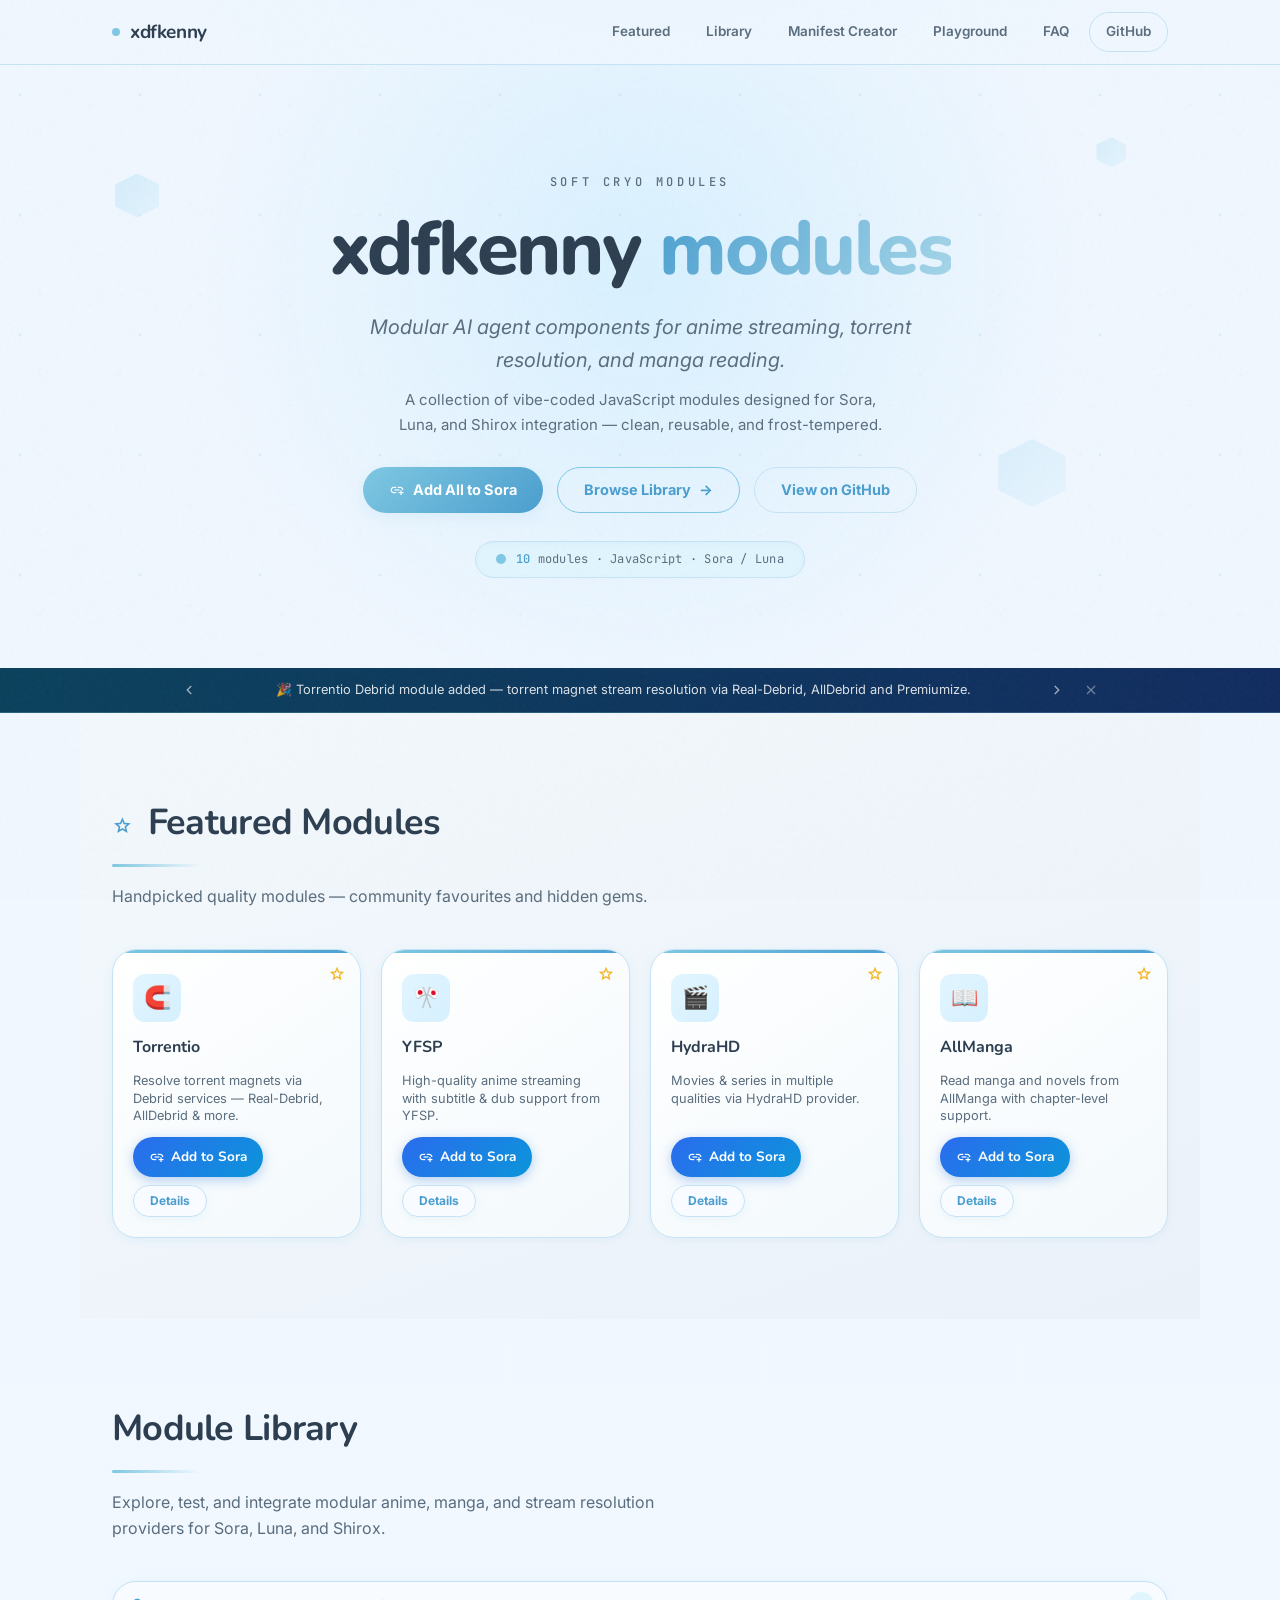
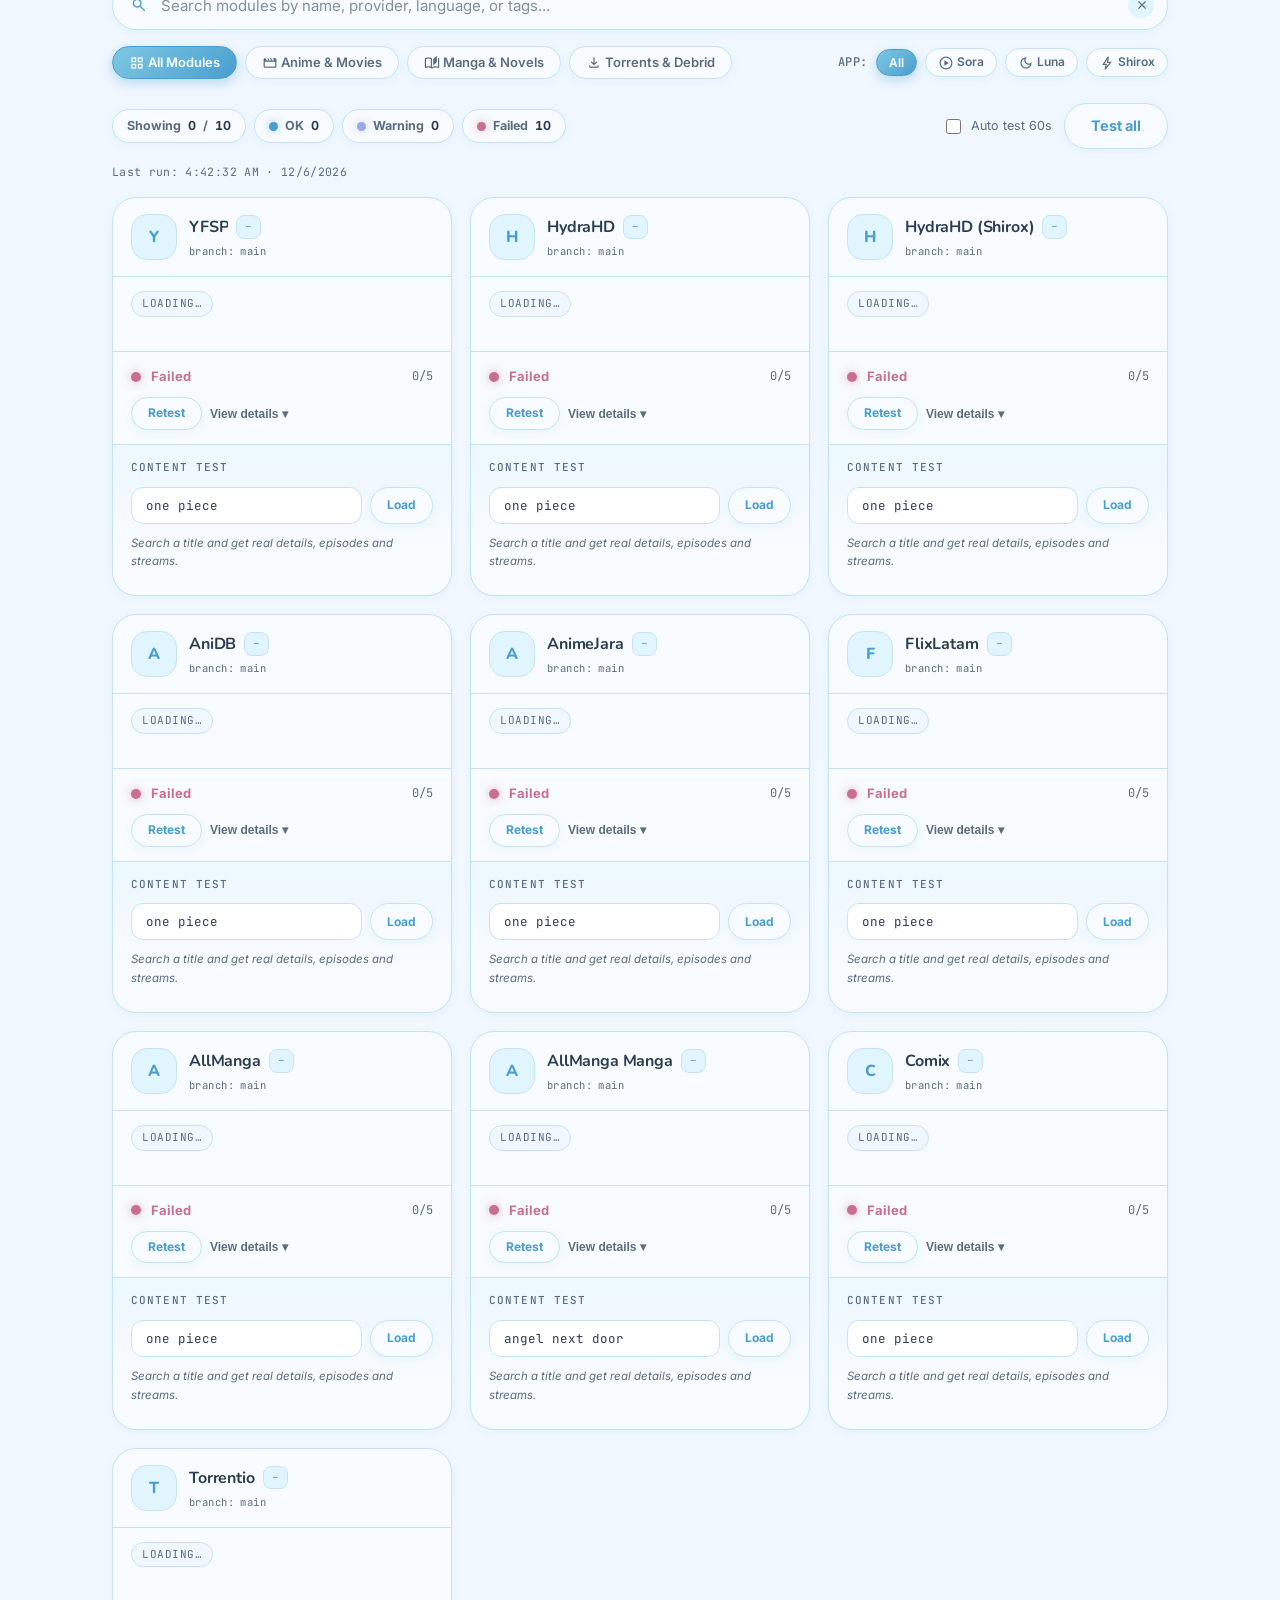
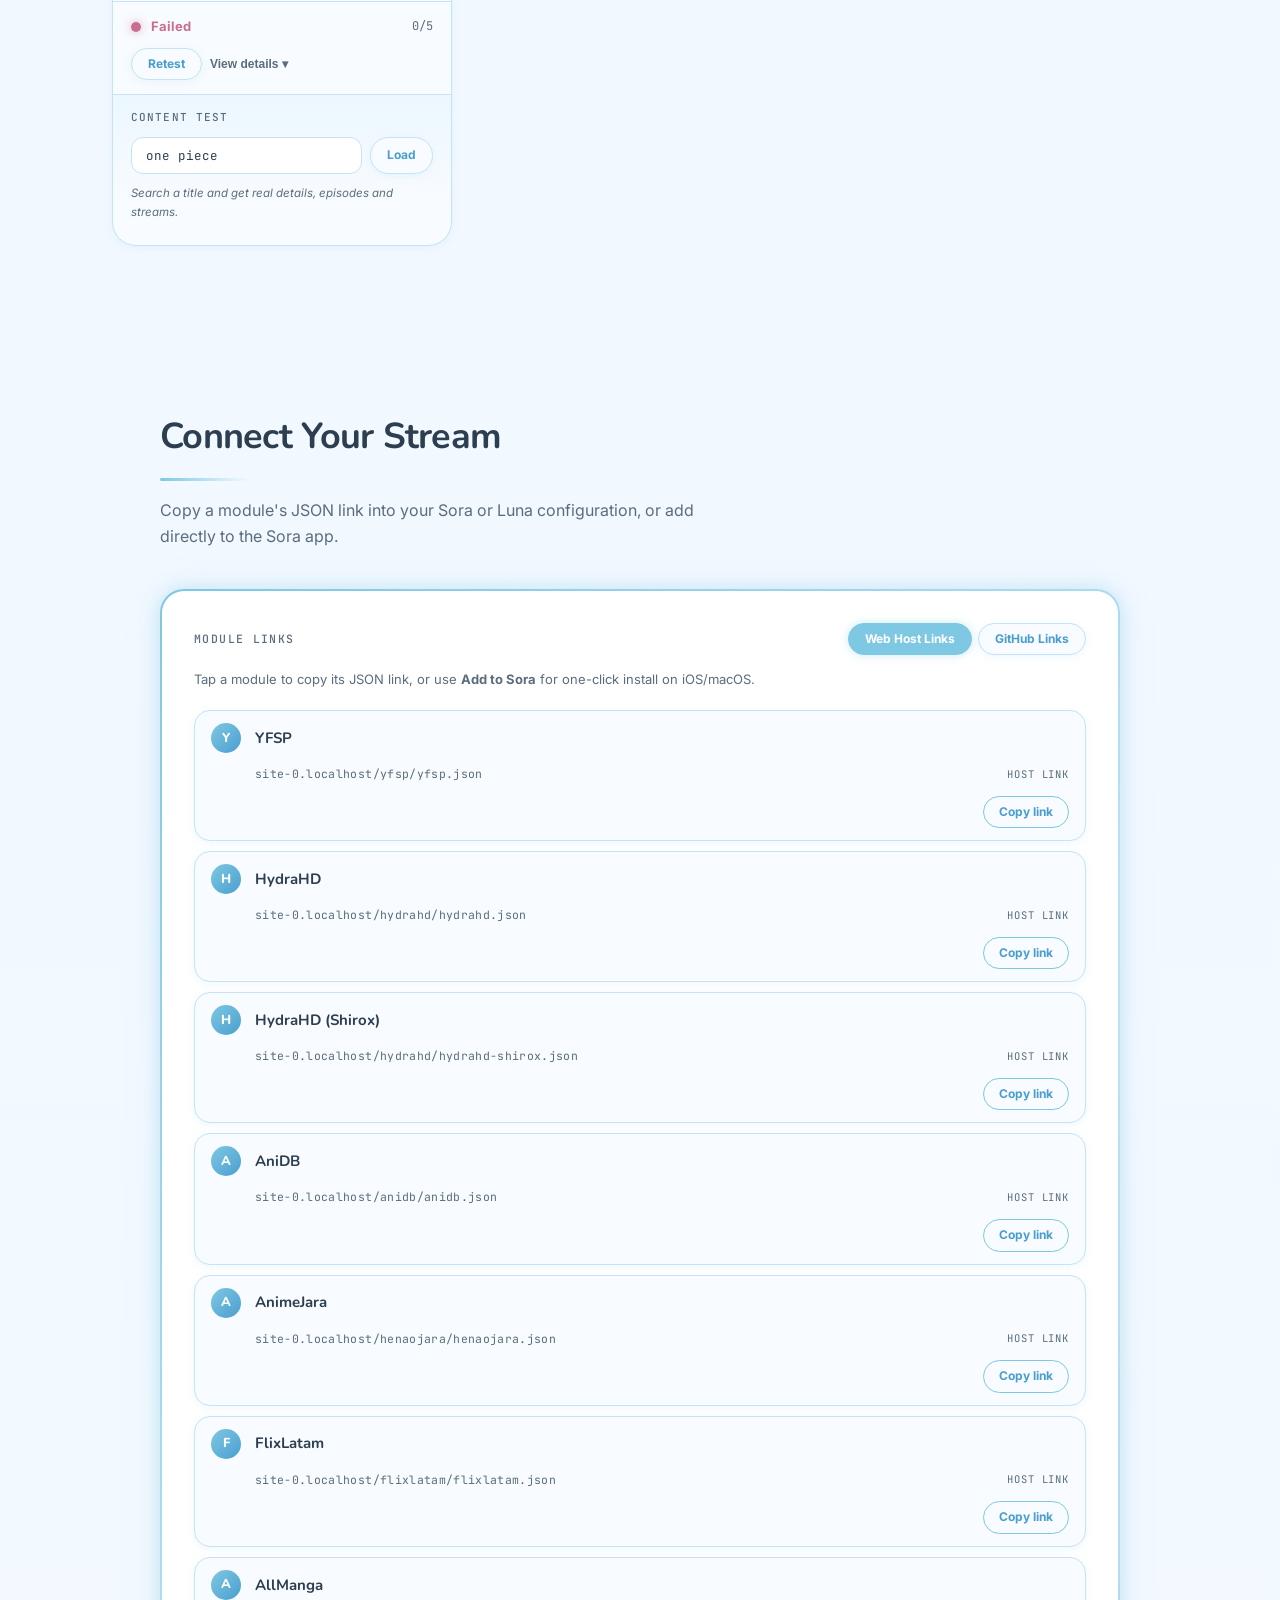
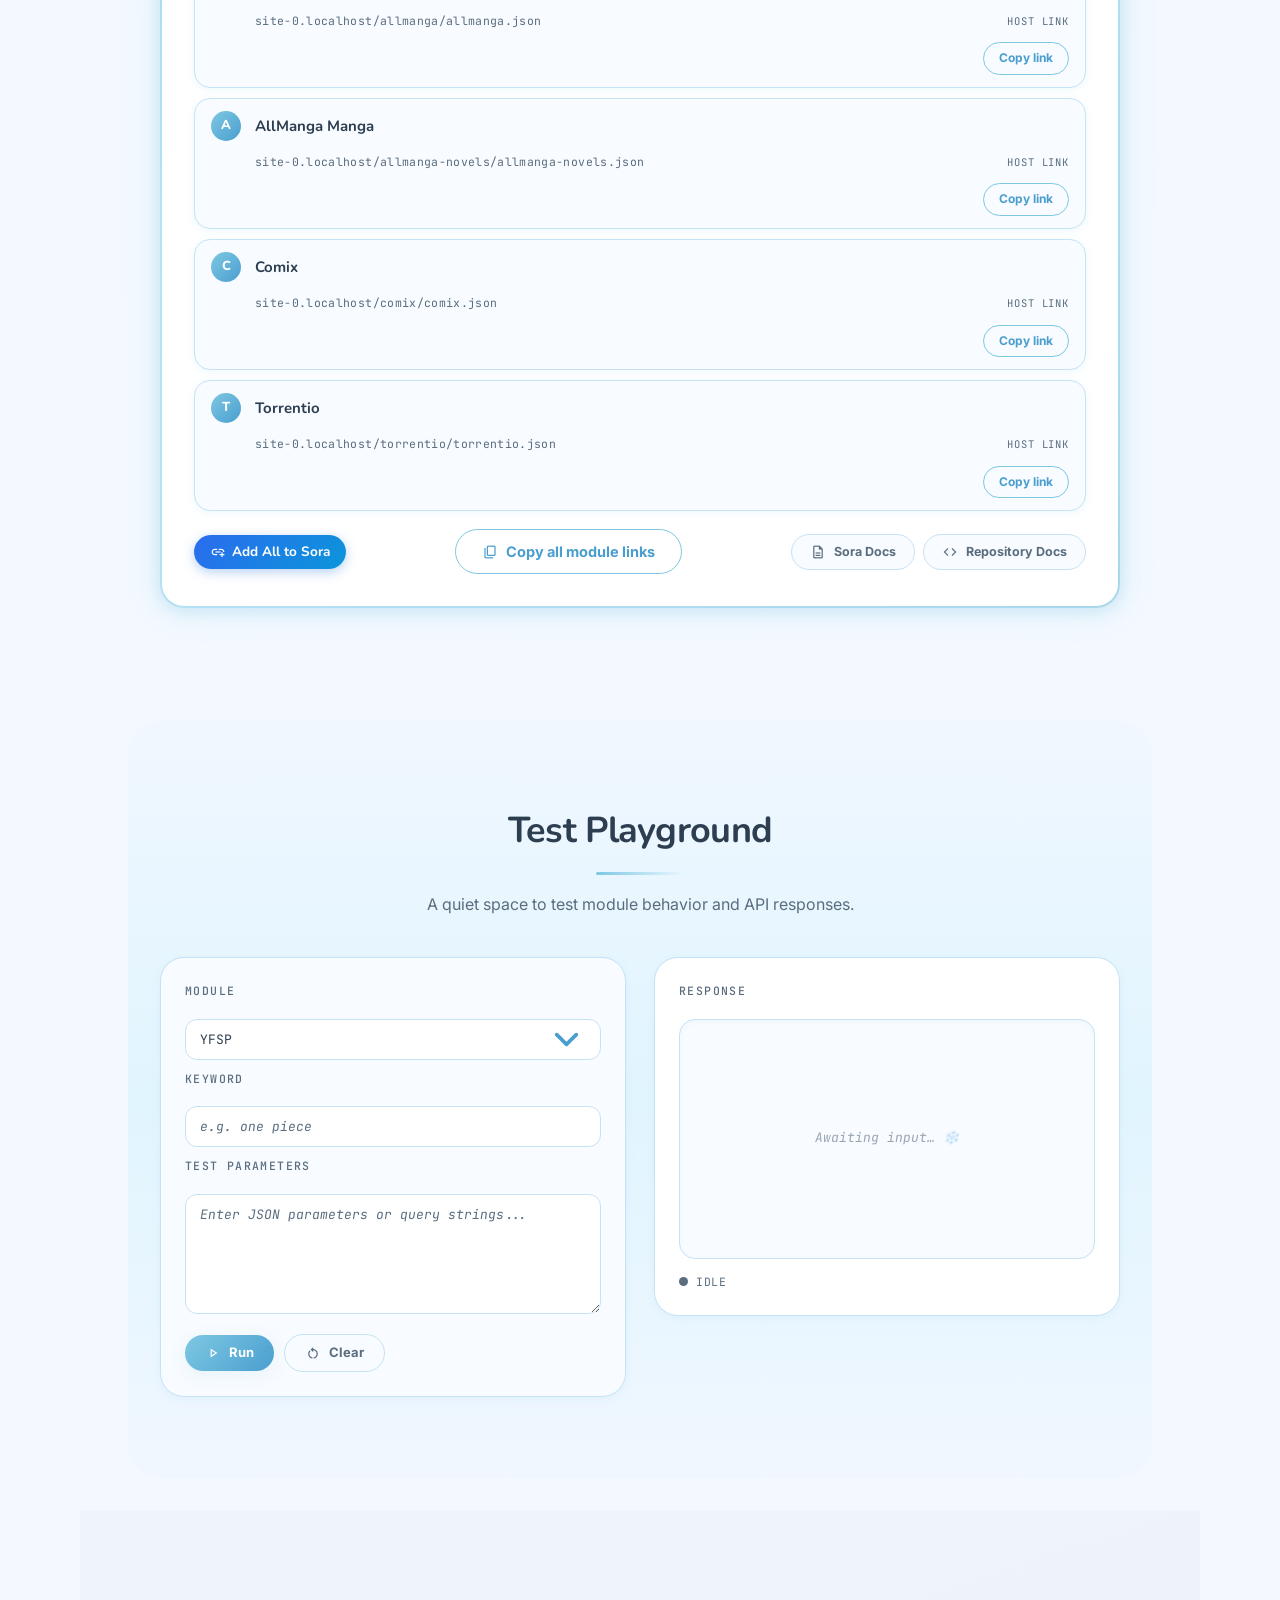
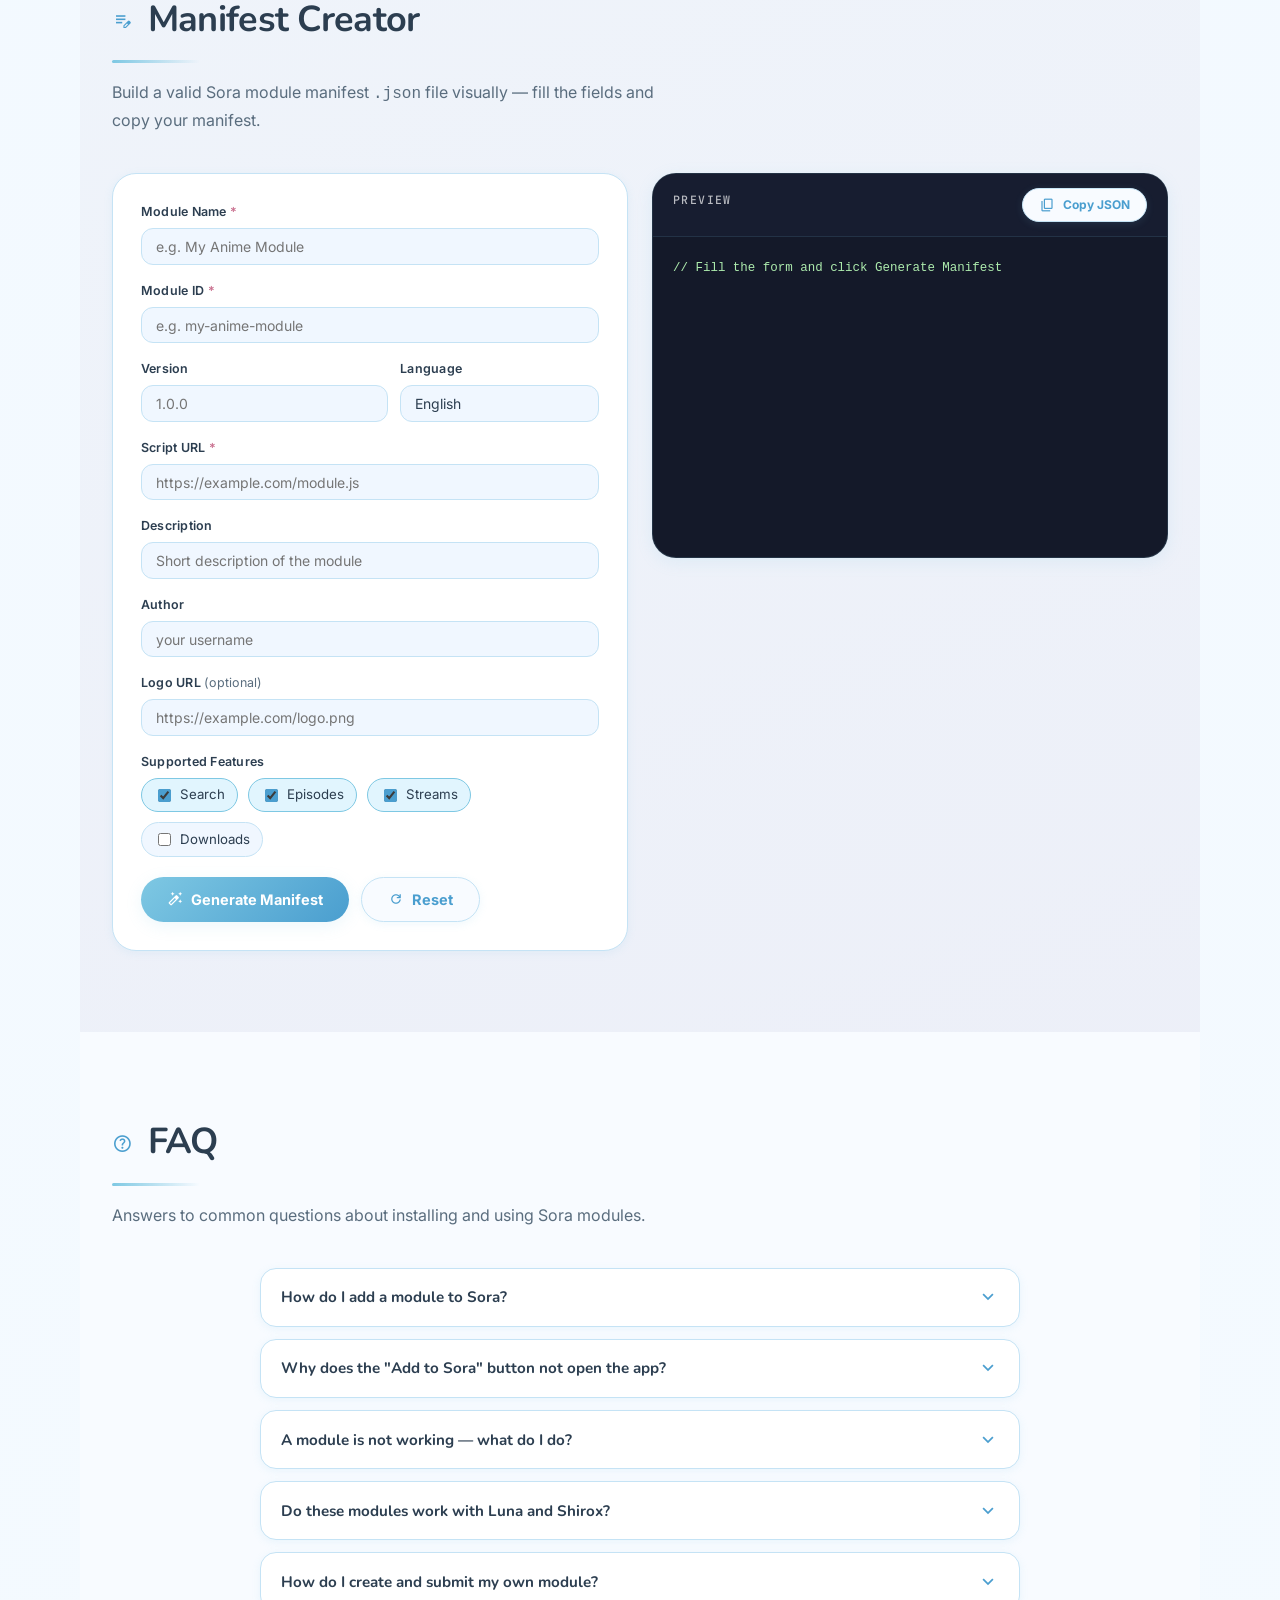
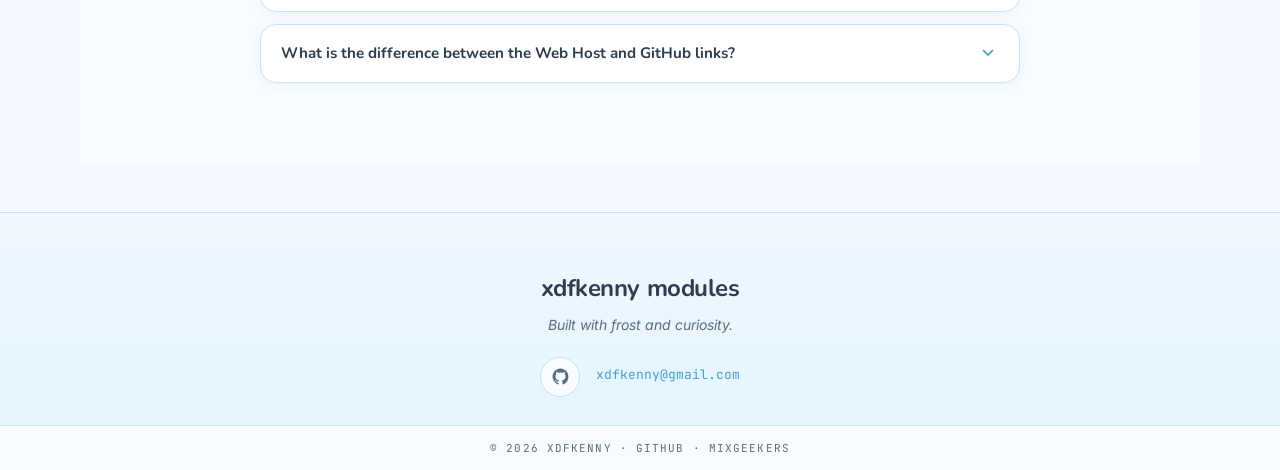
==== index.html @ 125666e9 "fix: restore module library dashboard and fix manifest visibility - revert destructive af3b2bc that " ====
<!doctype html>
<html lang="en">
<head>
  <meta charset="utf-8" />
  <meta name="viewport" content="width=device-width, initial-scale=1" />
  <title>xdfkenny modules — Sora Module Library</title>
  <meta name="description" content="Browse and install xdfkenny's Sora module library — anime, manga, torrent and debrid modules for Sora, Luna, and Shirox. One-click Add to Sora." />
  <link rel="icon" href="data:image/svg+xml,%3Csvg xmlns='http://www.w3.org/2000/svg' viewBox='0 0 32 32'%3E%3Crect width='32' height='32' rx='9' fill='%23E1F5FE'/%3E%3Cpath d='M16 5l9.5 5.5v11L16 27l-9.5-5.5v-11z' fill='%237EC8E3'/%3E%3Cpath d='M16 9.5L22 13v6l-6 3.5-6-3.5v-6z' fill='%23FFFFFF' opacity='.9'/%3E%3C/svg%3E" />
  <link rel="preconnect" href="https://fonts.googleapis.com" />
  <link rel="preconnect" href="https://fonts.gstatic.com" crossorigin />
  <link href="https://fonts.googleapis.com/css2?family=Nunito:wght@600;700;800&family=Inter:ital,wght@0,300;0,400;0,500;0,600;1,400&family=JetBrains+Mono:wght@300;400;500&display=swap" rel="stylesheet" />
  <link rel="stylesheet" href="https://fonts.googleapis.com/css2?family=Material+Symbols+Outlined:opsz,wght,FILL,GRAD@20..48,100..700,0..1,-50..200" />
  <link rel="preconnect" href="https://raw.githubusercontent.com" />
  <link rel="stylesheet" href="styles.css" />
</head>
<body>
  <a class="skip-link" href="#main">Skip to content</a>

  <!-- ===== Navigation ===== -->
  <nav class="nav" aria-label="Primary">
    <div class="nav-inner">
      <a class="brand" href="#top">
        <span class="brand-dot" aria-hidden="true"></span>
        <span class="brand-name">xdfkenny</span>
      </a>
      <button class="nav-toggle" id="navToggle" type="button" aria-expanded="false" aria-controls="navLinks" aria-label="Toggle navigation">
        <span class="nav-toggle-bar"></span>
        <span class="nav-toggle-bar"></span>
        <span class="nav-toggle-bar"></span>
      </button>
      <div class="nav-links" id="navLinks">
        <a class="nav-link" href="#featured">Featured</a>
        <a class="nav-link" href="#modules">Library</a>
        <a class="nav-link" href="#creator">Manifest Creator</a>
        <a class="nav-link" href="#playground">Playground</a>
        <a class="nav-link" href="#faq">FAQ</a>
        <a class="nav-link nav-link-ext" href="https://github.com/xdfkenny/xdfkenny-sora-modules" target="_blank" rel="noopener noreferrer">GitHub</a>
      </div>
    </div>
  </nav>

  <!-- ===== Hero ===== -->
  <header class="hero" id="top">
    <div class="hero-snow" aria-hidden="true"></div>
    <div class="hero-hex hex-1" aria-hidden="true"></div>
    <div class="hero-hex hex-2" aria-hidden="true"></div>
    <div class="hero-hex hex-3" aria-hidden="true"></div>
    <div class="hero-inner">
      <p class="eyebrow">Soft Cryo Modules</p>
      <h1 class="hero-title">xdfkenny <span>modules</span></h1>
      <p class="hero-sub">Modular AI agent components for anime streaming, torrent resolution, and manga reading.</p>
      <p class="hero-desc">A collection of vibe-coded JavaScript modules designed for Sora, Luna, and Shirox integration — clean, reusable, and frost-tempered.</p>
      <div class="hero-cta">
        <a class="btn btn-primary" id="btnHeroAddSora" href="sora://default_page?url=https%3A%2F%2Fxdfkenny.dpdns.org%2Fxdfkenny-sora-modules%2Fmodules.json">
          <span class="material-symbols-outlined icon-sm">add_link</span> Add All to Sora
        </a>
        <a class="btn btn-secondary" href="#modules">Browse Library <span class="arrow" aria-hidden="true">→</span></a>
        <a class="btn btn-ghost" href="https://github.com/xdfkenny/xdfkenny-sora-modules" target="_blank" rel="noopener noreferrer">View on GitHub</a>
      </div>
      <div class="status-pill" aria-label="Repository status">
        <span class="dot pulse" aria-hidden="true"></span>
        <span class="status-text"><b id="heroCount">0</b> modules · JavaScript · Sora / Luna</span>
      </div>
    </div>
  </header>

  <main id="main">

    <!-- ===== Announcements Banner ===== -->
    <div class="announce-bar" id="announceBar" role="region" aria-label="Announcements">
      <div class="announce-inner">
        <button class="announce-arrow" id="announcePrev" aria-label="Previous announcement">
          <span class="material-symbols-outlined">chevron_left</span>
        </button>
        <div class="announce-track" id="announceTrack">
          <!-- Populated by script.js -->
        </div>
        <button class="announce-arrow" id="announceNext" aria-label="Next announcement">
          <span class="material-symbols-outlined">chevron_right</span>
        </button>
        <button class="announce-close" id="announceClose" aria-label="Dismiss announcements">
          <span class="material-symbols-outlined">close</span>
        </button>
      </div>
    </div>

    <!-- ===== Featured Modules ===== -->
    <section class="section section-featured" id="featured">
      <div class="section-head">
        <h2><span class="material-symbols-outlined icon-heading">star</span> Featured Modules</h2>
        <p class="section-intro">Handpicked quality modules — community favourites and hidden gems.</p>
      </div>
      <div class="featured-grid" id="featuredGrid">
        <!-- Populated by script.js -->
      </div>
    </section>

    <!-- ===== Module Library & Health Dashboard ===== -->
    <section class="section" id="modules">
      <div class="section-head">
        <h2>Module Library</h2>
        <p class="section-intro">Explore, test, and integrate modular anime, manga, and stream resolution providers for Sora, Luna, and Shirox.</p>
      </div>

      <!-- Library Search & Category Filter Bar -->
      <div class="library-controls">
        <div class="search-box">
          <span class="material-symbols-outlined search-icon">search</span>
          <input type="text" id="libSearch" class="search-input" placeholder="Search modules by name, provider, language, or tags..." aria-label="Search modules" />
          <button type="button" id="libSearchClear" class="search-clear" aria-label="Clear search" hidden><span class="material-symbols-outlined icon-sm">close</span></button>
        </div>

        <div class="filter-pills-row">
          <div class="filter-group" id="categoryFilters">
            <button type="button" class="filter-pill active" data-category="all"><span class="material-symbols-outlined icon-sm">grid_view</span> All Modules</button>
            <button type="button" class="filter-pill" data-category="anime"><span class="material-symbols-outlined icon-sm">movie</span> Anime & Movies</button>
            <button type="button" class="filter-pill" data-category="manga"><span class="material-symbols-outlined icon-sm">auto_stories</span> Manga & Novels</button>
            <button type="button" class="filter-pill" data-category="torrent"><span class="material-symbols-outlined icon-sm">download</span> Torrents & Debrid</button>
          </div>

          <div class="filter-group filter-group-apps" id="appFilters">
            <span class="filter-label">App:</span>
            <button type="button" class="filter-pill filter-pill-app active" data-app="all">All</button>
            <button type="button" class="filter-pill filter-pill-app" data-app="sora"><span class="material-symbols-outlined icon-sm">play_circle</span> Sora</button>
            <button type="button" class="filter-pill filter-pill-app" data-app="luna"><span class="material-symbols-outlined icon-sm">dark_mode</span> Luna</button>
            <button type="button" class="filter-pill filter-pill-app" data-app="shirox"><span class="material-symbols-outlined icon-sm">bolt</span> Shirox</button>
          </div>
        </div>
      </div>

      <div class="summary-bar">
        <div class="counters" aria-live="polite">
          <span class="pill">Showing <b id="cShowing">0</b> / <b id="cTotal">0</b></span>
          <span class="pill status-ok"><span class="status-dot" aria-hidden="true"></span> OK <b id="cOk">0</b></span>
          <span class="pill status-warn"><span class="status-dot" aria-hidden="true"></span> Warning <b id="cWarn">0</b></span>
          <span class="pill status-fail"><span class="status-dot" aria-hidden="true"></span> Failed <b id="cFail">0</b></span>
        </div>
        <div class="summary-actions">
          <label class="checkbox-label">
            <input type="checkbox" id="autoChk" />
            Auto test 60s
          </label>
          <button class="btn btn-soft" id="runAll" type="button">Test all</button>
        </div>
      </div>
      <div class="last-run" id="lastRun" aria-live="polite"></div>

      <div class="banner" id="serverBanner" hidden>
        <strong>Local server not detected.</strong>
        Content tests (search, episodes, streams) run reliably with the Node server:
        <code id="serverCmd">node server.js</code>
        <button class="btn btn-soft btn-tiny" id="copyCmd" type="button">Copy command</button>
      </div>

      <div class="grid" id="grid"></div>
    </section>

  <!-- ===== Sora / Luna config ===== -->
    <section class="section section-soft" id="config">
      <div class="section-head">
        <h2>Connect Your Stream</h2>
        <p class="section-intro">Copy a module's JSON link into your Sora or Luna configuration, or add directly to the Sora app.</p>
      </div>

      <article class="crystal-card">
        <div class="crystal-card-inner">
          <div class="crystal-card-top">
            <p class="card-label">Module links</p>
            <div class="source-toggle" id="sourceToggle">
              <button type="button" class="btn btn-soft btn-tiny active" id="btnSourceHost">Web Host Links</button>
              <button type="button" class="btn btn-soft btn-tiny" id="btnSourceGithub">GitHub Links</button>
            </div>
          </div>
          <p class="config-help">Tap a module to copy its JSON link, or use <strong>Add to Sora</strong> for one-click install on iOS/macOS.</p>

          <div class="module-links" id="moduleLinks"></div>

          <div class="config-actions">
            <button class="btn btn-sora" id="btnAddAllSora" type="button">
              <span class="material-symbols-outlined icon-sm">add_link</span>
              Add All to Sora
            </button>
            <button class="btn btn-secondary" id="copyJson" type="button">
              <span class="material-symbols-outlined icon-sm">content_copy</span>
              <span class="copy-label" id="copyLabel">Copy all module links</span>
            </button>
            <div class="doc-pills">
              <a class="btn btn-ghost-pill" href="https://sora.jm26.net/web-ui/" target="_blank" rel="noopener noreferrer"><span class="material-symbols-outlined icon-sm">description</span> Sora Docs</a>
              <a class="btn btn-ghost-pill" href="https://github.com/xdfkenny/xdfkenny-sora-modules" target="_blank" rel="noopener noreferrer"><span class="material-symbols-outlined icon-sm">code</span> Repository Docs</a>
            </div>
          </div>
        </div>
      </article>
    </section>

    <!-- ===== Test playground ===== -->
    <section class="section section-playground" id="playground">
      <div class="section-head">
        <h2>Test Playground</h2>
        <p class="section-intro">A quiet space to test module behavior and API responses.</p>
      </div>

      <div class="playground-grid">
        <div class="play-card">
          <p class="card-label">Module</p>
          <select id="pgModule" class="pg-input"></select>
          <p class="card-label">Keyword</p>
          <input id="pgKeyword" class="pg-input" type="text" placeholder="e.g. one piece" />
          <p class="card-label">Test Parameters</p>
          <textarea id="pgParams" class="pg-input pg-textarea" placeholder="Enter JSON parameters or query strings..."></textarea>
          <div class="play-actions">
            <button class="btn btn-primary btn-sm" id="pgRun" type="button">
              <span class="material-symbols-outlined icon-sm">play_arrow</span>
              Run
            </button>
            <button class="btn btn-clear btn-sm" id="pgClear" type="button">
              <span class="material-symbols-outlined icon-sm">restart_alt</span>
              Clear
            </button>
          </div>
        </div>

        <div class="play-card play-card-output">
          <p class="card-label">Response</p>
          <div class="pg-output" id="pgOutput">
            <p class="pg-empty">Awaiting input… ❄️</p>
          </div>
          <div class="pg-status" id="pgStatus" aria-live="polite">
            <span class="dot" id="pgStatusDot" aria-hidden="true"></span>
            <span class="pg-status-text" id="pgStatusText">Idle</span>
          </div>
        </div>
      </div>
    </section>

    <!-- ===== Manifest Creator ===== -->
    <section class="section section-creator" id="creator">
      <div class="section-head">
        <h2><span class="material-symbols-outlined icon-heading">edit_note</span> Manifest Creator</h2>
        <p class="section-intro">Build a valid Sora module manifest <code>.json</code> file visually — fill the fields and copy your manifest.</p>
      </div>
      <div class="creator-grid">
        <div class="creator-form">
          <div class="creator-field">
            <label class="creator-label" for="crName">Module Name <span class="req">*</span></label>
            <input class="creator-input" id="crName" type="text" placeholder="e.g. My Anime Module" />
          </div>
          <div class="creator-field">
            <label class="creator-label" for="crId">Module ID <span class="req">*</span></label>
            <input class="creator-input" id="crId" type="text" placeholder="e.g. my-anime-module" />
          </div>
          <div class="creator-row">
            <div class="creator-field">
              <label class="creator-label" for="crVersion">Version</label>
              <input class="creator-input" id="crVersion" type="text" placeholder="1.0.0" />
            </div>
            <div class="creator-field">
              <label class="creator-label" for="crLang">Language</label>
              <select class="creator-input" id="crLang">
                <option value="en">English</option>
                <option value="es">Spanish</option>
                <option value="pt">Portuguese</option>
                <option value="ja">Japanese</option>
                <option value="fr">French</option>
                <option value="de">German</option>
                <option value="it">Italian</option>
                <option value="ko">Korean</option>
                <option value="zh">Chinese</option>
                <option value="ar">Arabic</option>
                <option value="multi">Multi</option>
              </select>
            </div>
          </div>
          <div class="creator-field">
            <label class="creator-label" for="crScript">Script URL <span class="req">*</span></label>
            <input class="creator-input" id="crScript" type="url" placeholder="https://example.com/module.js" />
          </div>
          <div class="creator-field">
            <label class="creator-label" for="crDescription">Description</label>
            <input class="creator-input" id="crDescription" type="text" placeholder="Short description of the module" />
          </div>
          <div class="creator-field">
            <label class="creator-label" for="crAuthor">Author</label>
            <input class="creator-input" id="crAuthor" type="text" placeholder="your username" />
          </div>
          <div class="creator-field">
            <label class="creator-label" for="crLogo">Logo URL <span class="opt">(optional)</span></label>
            <input class="creator-input" id="crLogo" type="url" placeholder="https://example.com/logo.png" />
          </div>
          <div class="creator-field">
            <label class="creator-label">Supported Features</label>
            <div class="creator-checks">
              <label class="creator-check"><input type="checkbox" id="crFeatSearch" checked /> Search</label>
              <label class="creator-check"><input type="checkbox" id="crFeatEpisodes" checked /> Episodes</label>
              <label class="creator-check"><input type="checkbox" id="crFeatStreams" checked /> Streams</label>
              <label class="creator-check"><input type="checkbox" id="crFeatDownload" /> Downloads</label>
            </div>
          </div>
          <div class="creator-actions">
            <button class="btn btn-primary" id="crGenerate" type="button">
              <span class="material-symbols-outlined icon-sm">auto_fix_high</span> Generate Manifest
            </button>
            <button class="btn btn-soft" id="crReset" type="button">
              <span class="material-symbols-outlined icon-sm">refresh</span> Reset
            </button>
          </div>
        </div>
        <div class="creator-preview">
          <div class="creator-preview-header">
            <span class="card-label">Preview</span>
            <button class="btn btn-soft btn-tiny" id="crCopy" type="button">
              <span class="material-symbols-outlined icon-sm">content_copy</span> Copy JSON
            </button>
          </div>
          <pre class="creator-output" id="crOutput"><code id="crCode">// Fill the form and click Generate Manifest</code></pre>
        </div>
      </div>
    </section>

    <!-- ===== FAQ ===== -->
    <section class="section section-faq" id="faq">
      <div class="section-head">
        <h2><span class="material-symbols-outlined icon-heading">help</span> FAQ</h2>
        <p class="section-intro">Answers to common questions about installing and using Sora modules.</p>
      </div>
      <div class="faq-list" id="faqList">
        <div class="faq-item">
          <button class="faq-q" aria-expanded="false">
            <span>How do I add a module to Sora?</span>
            <span class="material-symbols-outlined faq-chevron">expand_more</span>
          </button>
          <div class="faq-a">
            <p>On this page, click the <strong>"Add to Sora"</strong> button on any module card. This opens the Sora app and automatically installs the module. You can also copy the JSON link and paste it manually in <strong>Sora → Settings → Modules → Add Module</strong>.</p>
          </div>
        </div>
        <div class="faq-item">
          <button class="faq-q" aria-expanded="false">
            <span>Why does the "Add to Sora" button not open the app?</span>
            <span class="material-symbols-outlined faq-chevron">expand_more</span>
          </button>
          <div class="faq-a">
            <p>The <code>sora://</code> deep-link only works on iOS or macOS with the Sora app installed. On Android or Windows, copy the JSON link manually instead. If you're on Safari/Chrome iOS, make sure you have Sora installed from the <a href="https://sora.jm26.net" target="_blank" rel="noopener noreferrer">Sora website</a>.</p>
          </div>
        </div>
        <div class="faq-item">
          <button class="faq-q" aria-expanded="false">
            <span>A module is not working — what do I do?</span>
            <span class="material-symbols-outlined faq-chevron">expand_more</span>
          </button>
          <div class="faq-a">
            <p>Run the <strong>Test Playground</strong> on this page to check if the module's API is responding. If it fails, the source site may be down or the module may need updating. Check the <a href="https://github.com/xdfkenny/xdfkenny-sora-modules" target="_blank" rel="noopener noreferrer">GitHub repo</a> for the latest version.</p>
          </div>
        </div>
        <div class="faq-item">
          <button class="faq-q" aria-expanded="false">
            <span>Do these modules work with Luna and Shirox?</span>
            <span class="material-symbols-outlined faq-chevron">expand_more</span>
          </button>
          <div class="faq-a">
            <p>Yes — most modules here support <strong>Sora</strong> and <strong>Luna</strong>. Some (like <em>HydraHD Shirox</em>) are tailored for <strong>Shirox</strong>. Each module card shows its app compatibility badges so you can identify which apps are supported at a glance.</p>
          </div>
        </div>
        <div class="faq-item">
          <button class="faq-q" aria-expanded="false">
            <span>How do I create and submit my own module?</span>
            <span class="material-symbols-outlined faq-chevron">expand_more</span>
          </button>
          <div class="faq-a">
            <p>Use the <a href="#creator">Manifest Creator</a> above to generate your <code>module.json</code> manifest. Then read the <a href="https://soradocs.readthedocs.io/en/latest/" target="_blank" rel="noopener noreferrer">Sora Module Documentation</a> and open a pull request on the <a href="https://github.com/xdfkenny/xdfkenny-sora-modules" target="_blank" rel="noopener noreferrer">GitHub repository</a>.</p>
          </div>
        </div>
        <div class="faq-item">
          <button class="faq-q" aria-expanded="false">
            <span>What is the difference between the Web Host and GitHub links?</span>
            <span class="material-symbols-outlined faq-chevron">expand_more</span>
          </button>
          <div class="faq-a">
            <p><strong>Web Host links</strong> (<code>xdfkecraft.qzz.io</code>) are served from the free hosting server — they load slightly faster in some regions. <strong>GitHub links</strong> (<code>raw.githubusercontent.com</code>) are always the most up-to-date and bypass host caching. Use GitHub links for the freshest version.</p>
          </div>
        </div>
      </div>
    </section>
  </main>

  <!-- ===== Footer ===== -->
  <footer class="footer">
    <div class="footer-inner">
      <div class="footer-brand">xdfkenny modules</div>
      <p class="footer-tagline">Built with frost and curiosity.</p>
      <div class="footer-social">
        <a class="icon-btn" href="https://github.com/xdfkenny/xdfkenny-sora-modules" target="_blank" rel="noopener noreferrer" aria-label="GitHub">
          <svg class="icon" viewBox="0 0 24 24" fill="currentColor" aria-hidden="true"><path d="M12 2C6.48 2 2 6.58 2 12.25c0 4.53 2.87 8.37 6.84 9.73.5.1.68-.22.68-.49v-1.7c-2.78.62-3.37-1.37-3.37-1.37-.45-1.18-1.11-1.5-1.11-1.5-.91-.63.07-.62.07-.62 1 .07 1.53 1.06 1.53 1.06.9 1.57 2.36 1.12 2.93.85.09-.66.35-1.11.63-1.37-2.22-.26-4.56-1.14-4.56-5.07 0-1.12.39-2.03 1.03-2.75-.1-.26-.45-1.3.1-2.7 0 0 .84-.28 2.75 1.05a9.36 9.36 0 0 1 5 0c1.91-1.33 2.75-1.05 2.75-1.05.55 1.4.2 2.44.1 2.7.64.72 1.03 1.63 1.03 2.75 0 3.94-2.34 4.81-4.57 5.06.36.32.68.94.68 1.9v2.81c0 .27.18.6.69.49A10.26 10.26 0 0 0 22 12.25C22 6.58 17.52 2 12 2Z"></path></svg>
        </a>
        <a class="footer-mail" href="mailto:xdfkenny@gmail.com">xdfkenny@gmail.com</a>
      </div>
    </div>
    <div class="footer-bottom">© 2026 xdfkenny · GitHub · MixGeekers</div>
  </footer>

  <script src="script.js"></script>
</body>
</html>
---- styles.css ----
/* ==========================================================================
   xdfkenny modules — Soft Cryo design system
   Icy pastel, pure frost with a warm heart. Zero sharp corners.
   ========================================================================== */

:root {
  --bg: #F0F7FF;
  --bg-warm: #F8FBFF;
  --fg: #2C3E50;
  --fg-muted: #5A6D7E;
  --accent: #7EC8E3;
  --accent-light: #B8E3F5;
  --accent-dark: #4A9ECF;
  --accent-glow: #D6F0FF;
  --crystal: #A8D8EA;
  --frost: #E1F5FE;
  --rose-ice: #E8D5E0;
  --rose-soft: #E8A5A5;
  --mint: #A5D8C5;
  --border: #C5E3F5;
  --border-strong: #7EC8E3;

  --status-ok: #4A9ECF;
  --status-warn: #9AA8E8;
  --status-fail: #C96F8E;

  --shadow-sm: 0 2px 8px rgba(126, 200, 227, 0.12);
  --shadow-md: 0 4px 16px rgba(126, 200, 227, 0.15);
  --shadow-lg: 0 8px 32px rgba(126, 200, 227, 0.2);
  --shadow-glow: 0 0 20px rgba(126, 200, 227, 0.25), 0 0 40px rgba(126, 200, 227, 0.1);
  --shadow-inner: inset 0 2px 4px rgba(126, 200, 227, 0.08);
  --ring: 0 0 0 3px rgba(126, 200, 227, 0.2);

  --r-sm: 8px;
  --r-md: 12px;
  --r-lg: 16px;
  --r-xl: 24px;
  --r-2xl: 32px;
  --r-full: 9999px;

  --font-display: "Nunito", "Inter", system-ui, sans-serif;
  --font-body: "Inter", system-ui, -apple-system, "Segoe UI", Roboto, sans-serif;
  --font-mono: "JetBrains Mono", ui-monospace, "Cascadia Code", Consolas, monospace;

  --ease-bounce: cubic-bezier(0.34, 1.56, 0.64, 1);
  --ease-out: cubic-bezier(0.22, 1, 0.36, 1);

  --noise: url("data:image/svg+xml,%3Csvg viewBox='0 0 256 256' xmlns='http://www.w3.org/2000/svg'%3E%3Cfilter id='noise'%3E%3CfeTurbulence type='fractalNoise' baseFrequency='0.9' numOctaves='3' stitchTiles='stitch'/%3E%3C/filter%3E%3Crect width='100%25' height='100%25' filter='url(%23noise)'/%3E%3C/svg%3E");
}

* { box-sizing: border-box; }

html {
  scroll-behavior: smooth;
}

.material-symbols-outlined {
  font-family: 'Material Symbols Outlined';
  font-weight: normal;
  font-style: normal;
  font-size: 18px;
  line-height: 1;
  letter-spacing: normal;
  text-transform: none;
  display: inline-block;
  white-space: nowrap;
  word-wrap: normal;
  direction: ltr;
  -webkit-font-smoothing: antialiased;
  vertical-align: middle;
  user-select: none;
}

.material-symbols-outlined.icon-sm {
  font-size: 16px;
}

body {
  margin: 0;
  padding: 0;
  min-height: 100vh;
  background:
    radial-gradient(900px 460px at 50% -80px, rgba(182, 225, 246, 0.55), transparent 60%),
    linear-gradient(180deg, var(--bg) 0%, #F4FAFF 100%);
  color: var(--fg);
  font-family: var(--font-body);
  font-weight: 400;
  line-height: 1.625;
  -webkit-font-smoothing: antialiased;
  text-rendering: optimizeLegibility;
}

/* global frost noise overlay */
body::after {
  content: "";
  position: fixed;
  inset: 0;
  z-index: 999;
  pointer-events: none;
  background-image: var(--noise);
  opacity: 0.035;
}

::selection {
  background: var(--accent-light);
  color: var(--fg);
}

:focus-visible {
  outline: 2px solid var(--accent);
  outline-offset: 3px;
  box-shadow: 0 0 0 3px rgba(126, 200, 227, 0.3);
  border-radius: 6px;
}

/* ---------- skip link ---------- */

.skip-link {
  position: absolute;
  left: 16px;
  top: -60px;
  z-index: 1100;
  padding: 10px 20px;
  border-radius: var(--r-full);
  background: linear-gradient(135deg, var(--accent), var(--accent-dark));
  color: #fff;
  font-weight: 700;
  font-size: 13px;
  text-decoration: none;
  box-shadow: var(--shadow-md);
  transition: top 0.3s var(--ease-out);
}

.skip-link:focus {
  top: 14px;
}

/* ==========================================================================
   Navigation
   ========================================================================== */

.nav {
  position: sticky;
  top: 0;
  z-index: 100;
  background: rgba(240, 247, 255, 0.86);
  backdrop-filter: blur(14px);
  -webkit-backdrop-filter: blur(14px);
  border-bottom: 1px solid var(--border);
}

.nav-inner {
  max-width: 1120px;
  margin: 0 auto;
  padding: 12px clamp(16px, 4vw, 32px);
  display: flex;
  align-items: center;
  justify-content: space-between;
  gap: 16px;
}

.brand {
  display: inline-flex;
  align-items: center;
  gap: 10px;
  text-decoration: none;
  color: var(--fg);
}

.brand-name {
  font-family: var(--font-display);
  font-weight: 700;
  font-size: 19px;
  letter-spacing: -0.02em;
}

.brand-dot {
  width: 8px;
  height: 8px;
  border-radius: var(--r-full);
  background: var(--accent);
  box-shadow: 0 0 0 0 rgba(126, 200, 227, 0.6);
  animation: statusPulse 2.4s ease-in-out infinite;
}

.nav-links {
  display: flex;
  align-items: center;
  gap: 4px;
}

.nav-link {
  display: inline-block;
  padding: 8px 16px;
  border-radius: var(--r-full);
  color: var(--fg-muted);
  font-weight: 600;
  font-size: 13.5px;
  text-decoration: none;
  transition: background 0.2s var(--ease-out), color 0.2s var(--ease-out), transform 0.2s var(--ease-bounce);
}

.nav-link:hover {
  background: var(--frost);
  color: var(--accent-dark);
  transform: translateY(-1px);
}

.nav-link-ext {
  border: 1.5px solid var(--border);
}

.nav-link-ext:hover {
  border-color: var(--border-strong);
}

.nav-toggle {
  display: none;
  appearance: none;
  background: var(--bg-warm);
  border: 1.5px solid var(--border);
  border-radius: var(--r-md);
  width: 44px;
  height: 44px;
  flex-direction: column;
  align-items: center;
  justify-content: center;
  gap: 5px;
  cursor: pointer;
}

.nav-toggle-bar {
  display: block;
  width: 20px;
  height: 2px;
  border-radius: 2px;
  background: var(--fg-muted);
  transition: transform 0.25s var(--ease-out), opacity 0.2s;
}

.nav-toggle[aria-expanded="true"] .nav-toggle-bar:nth-child(1) { transform: translateY(7px) rotate(45deg); }
.nav-toggle[aria-expanded="true"] .nav-toggle-bar:nth-child(2) { opacity: 0; }
.nav-toggle[aria-expanded="true"] .nav-toggle-bar:nth-child(3) { transform: translateY(-7px) rotate(-45deg); }

/* ==========================================================================
   Hero
   ========================================================================== */

.hero {
  position: relative;
  overflow: hidden;
  text-align: center;
  padding: clamp(72px, 12vh, 128px) clamp(20px, 6vw, 48px) clamp(64px, 10vh, 104px);
  background:
    radial-gradient(circle at 50% 35%, rgba(214, 240, 255, 0.9), transparent 58%),
    linear-gradient(180deg, var(--bg) 0%, #F0F7FF 70%, var(--bg) 100%);
}

.hero::before {
  content: "";
  position: absolute;
  inset: 0;
  background-image:
    radial-gradient(2px 2px at 20px 30px, rgba(126, 200, 227, 0.3), transparent),
    radial-gradient(2px 2px at 40px 70px, rgba(184, 227, 245, 0.2), transparent),
    radial-gradient(1px 1px at 90px 40px, rgba(126, 200, 227, 0.25), transparent);
  background-size: 120px 120px, 80px 80px, 100px 100px;
  pointer-events: none;
}

.hero-snow {
  position: absolute;
  inset: 0;
  overflow: hidden;
  pointer-events: none;
}

.snowflake {
  position: absolute;
  top: -12px;
  width: 6px;
  height: 6px;
  border-radius: var(--r-full);
  background: var(--crystal);
  opacity: 0.18;
  animation: snowDrift linear infinite;
}

.hero-inner {
  position: relative;
  z-index: 2;
  max-width: 768px;
  margin: 0 auto;
}

.eyebrow {
  margin: 0 0 18px;
  font-family: var(--font-mono);
  font-size: 12px;
  font-weight: 500;
  letter-spacing: 0.3em;
  text-transform: uppercase;
  color: var(--fg-muted);
}

.hero-title {
  margin: 0;
  font-family: var(--font-display);
  font-weight: 800;
  font-size: clamp(44px, 9vw, 76px);
  line-height: 1.04;
  letter-spacing: -0.03em;
  color: var(--fg);
}

.hero-title span {
  background: linear-gradient(120deg, var(--accent-dark), var(--crystal));
  -webkit-background-clip: text;
  background-clip: text;
  -webkit-text-fill-color: transparent;
}

.hero-sub {
  margin: 22px auto 12px;
  font-size: clamp(17px, 2.4vw, 20px);
  font-style: italic;
  color: var(--fg-muted);
  max-width: 46ch;
}

.hero-desc {
  margin: 0 auto 30px;
  font-size: 15px;
  color: var(--fg-muted);
  max-width: 54ch;
}

.hero-cta {
  display: flex;
  justify-content: center;
  flex-wrap: wrap;
  gap: 14px;
}

.hero-cta .arrow {
  display: inline-block;
  transition: transform 0.25s var(--ease-bounce);
}

.btn-primary:hover .arrow {
  transform: translateX(4px);
}

.status-pill {
  display: inline-flex;
  align-items: center;
  gap: 10px;
  margin-top: 28px;
  padding: 8px 20px;
  border-radius: var(--r-full);
  background: var(--frost);
  border: 1px solid var(--border);
  box-shadow: var(--shadow-inner);
}

.status-text {
  font-family: var(--font-mono);
  font-size: 12px;
  letter-spacing: 0.02em;
  color: var(--fg-muted);
}

.status-text b {
  color: var(--accent-dark);
  font-weight: 500;
}

.dot {
  width: 10px;
  height: 10px;
  border-radius: var(--r-full);
  flex: none;
}

.dot.pulse {
  background: var(--accent);
  animation: statusPulse 2.4s ease-in-out infinite;
}

/* decorative hexagons */

.hero-hex {
  position: absolute;
  width: 56px;
  height: 56px;
  z-index: 1;
  opacity: 0.5;
  background: linear-gradient(135deg, var(--accent-light), var(--accent-glow));
  clip-path: polygon(50% 0%, 100% 25%, 100% 75%, 50% 100%, 0% 75%, 0% 25%);
  animation: floaty 9s ease-in-out infinite;
}

.hex-1 { top: 18%; left: 9%; width: 44px; height: 44px; }
.hex-2 { top: 62%; left: 78%; width: 68px; height: 68px; animation-delay: -3s; opacity: 0.38; }
.hex-3 { top: 12%; right: 12%; width: 30px; height: 30px; animation-delay: -6s; opacity: 0.45; }

/* ==========================================================================
   Sections
   ========================================================================== */

main {
  display: block;
}

.section {
  max-width: 1120px;
  margin: 0 auto;
  padding: clamp(56px, 9vh, 88px) clamp(16px, 4vw, 32px);
  scroll-margin-top: 76px;
}

#top {
  scroll-margin-top: 0;
}

.section-soft {
  max-width: 1024px;
}

.section-playground {
  max-width: 1024px;
  background:
    linear-gradient(180deg, var(--bg) 0%, var(--frost) 50%, var(--bg) 100%);
  border-radius: var(--r-2xl);
  margin-top: clamp(16px, 4vw, 32px);
  margin-bottom: clamp(16px, 4vw, 32px);
}

.section-head {
  margin-bottom: 40px;
}

.section-head h2 {
  margin: 0 0 6px;
  font-family: var(--font-display);
  font-weight: 700;
  font-size: clamp(28px, 4vw, 36px);
  letter-spacing: -0.02em;
  color: var(--fg);
  display: inline-block;
  position: relative;
  padding-bottom: 14px;
}

.section-head h2::after {
  content: "";
  position: absolute;
  left: 0;
  bottom: 0;
  width: 88px;
  height: 3px;
  border-radius: var(--r-full);
  background: linear-gradient(90deg, var(--accent), transparent);
}

.section-intro {
  margin: 10px 0 0;
  font-size: 16px;
  color: var(--fg-muted);
  max-width: 56ch;
}

.section-head.is-centered {
  text-align: center;
}

.section-head.is-centered h2::after {
  left: 50%;
  transform: translateX(-50%);
}

.section-head.is-centered .section-intro {
  margin-left: auto;
  margin-right: auto;
}

/* ==========================================================================
   Buttons
   ========================================================================== */

.btn {
  appearance: none;
  display: inline-flex;
  align-items: center;
  justify-content: center;
  gap: 8px;
  border: none;
  cursor: pointer;
  font-family: var(--font-body);
  font-weight: 700;
  font-size: 14.5px;
  line-height: 1.2;
  padding: 13px 26px;
  border-radius: var(--r-full);
  text-decoration: none;
  transition: transform 0.25s var(--ease-bounce), box-shadow 0.25s var(--ease-out), background 0.2s, border-color 0.2s, color 0.2s;
}

.btn:active {
  transform: translateY(1px) scale(0.99);
}

.btn:disabled {
  opacity: 0.55;
  cursor: not-allowed;
}

/* Primary ice pill */
.btn-primary {
  background: linear-gradient(135deg, var(--accent), var(--accent-dark));
  color: #fff;
  box-shadow: var(--shadow-md);
}

.btn-primary:hover {
  transform: scale(1.03);
  box-shadow: var(--shadow-lg), var(--shadow-glow);
}

.btn-primary:disabled:hover {
  transform: none;
  box-shadow: var(--shadow-md);
}

/* Secondary frost outline */
.btn-secondary {
  background: transparent;
  color: var(--accent-dark);
  border: 1.5px solid var(--accent);
}

.btn-secondary:hover {
  transform: scale(1.03);
  background: var(--frost);
  box-shadow: var(--shadow-md);
}

/* Ghost soft link */
.btn-ghost {
  background: transparent;
  color: var(--accent-dark);
  border: 1.5px solid var(--border);
}

.btn-ghost:hover {
  transform: scale(1.03);
  background: var(--frost);
  border-color: var(--border-strong);
}

.btn-ghost-pill {
  background: var(--bg-warm);
  color: var(--fg-muted);
  border: 1px solid var(--border);
  padding: 9px 18px;
  font-size: 12.5px;
}

.btn-ghost-pill:hover {
  color: var(--accent-dark);
  background: var(--frost);
  border-color: var(--border-strong);
}

/* Soft solid (dashboard actions) */
.btn-soft {
  background: var(--bg-warm);
  color: var(--accent-dark);
  border: 1px solid var(--border);
  box-shadow: var(--shadow-sm);
}

.btn-soft:hover {
  background: var(--frost);
  border-color: var(--border-strong);
  transform: translateY(-1px);
  box-shadow: var(--shadow-md);
}

.btn-tiny {
  padding: 8px 16px;
  font-size: 12px;
}

.btn-sm {
  padding: 10px 20px;
  font-size: 13px;
}

.btn-clear {
  background: transparent;
  color: var(--fg-muted);
  border: 1px solid var(--border);
}

.btn-clear:hover {
  background: var(--bg-warm);
  color: var(--accent-dark);
  border-color: var(--border-strong);
}

.icon {
  width: 16px;
  height: 16px;
  flex: none;
}

.icon-play {
  width: 14px;
  height: 14px;
}

/* ==========================================================================
   Summary bar (dashboard)
   ========================================================================== */

/* ==========================================================================
   Library Controls (Search & Category Filters)
   ========================================================================== */

.library-controls {
  display: flex;
  flex-direction: column;
  gap: 16px;
  margin-bottom: 24px;
}

.search-box {
  position: relative;
  display: flex;
  align-items: center;
  width: 100%;
}

.search-icon {
  position: absolute;
  left: 18px;
  width: 18px;
  height: 18px;
  color: var(--accent-dark);
  pointer-events: none;
}

.search-input {
  width: 100%;
  appearance: none;
  background: var(--bg-warm);
  border: 1.5px solid var(--border);
  border-radius: var(--r-xl);
  padding: 14px 44px 14px 48px;
  font-family: var(--font-body);
  font-size: 15px;
  color: var(--fg);
  outline: none;
  box-shadow: var(--shadow-sm);
  transition: border-color 0.25s var(--ease-out), box-shadow 0.25s var(--ease-out), background 0.2s;
}

.search-input::placeholder {
  color: var(--fg-muted);
  opacity: 0.75;
}

.search-input:focus {
  border-color: var(--accent);
  background: #fff;
  box-shadow: var(--shadow-glow), var(--ring);
}

.search-clear {
  position: absolute;
  right: 14px;
  appearance: none;
  border: none;
  background: var(--frost);
  color: var(--fg-muted);
  width: 26px;
  height: 26px;
  border-radius: 50%;
  font-size: 16px;
  line-height: 1;
  cursor: pointer;
  display: grid;
  place-items: center;
  transition: background 0.2s, color 0.2s;
}

.search-clear:hover {
  background: var(--accent);
  color: #fff;
}

.filter-pills-row {
  display: flex;
  align-items: center;
  justify-content: space-between;
  gap: 14px;
  flex-wrap: wrap;
}

.filter-group {
  display: flex;
  align-items: center;
  gap: 8px;
  flex-wrap: wrap;
}

.filter-group-apps {
  margin-left: auto;
}

.filter-label {
  font-family: var(--font-mono);
  font-size: 12px;
  font-weight: 500;
  color: var(--fg-muted);
  text-transform: uppercase;
  letter-spacing: 0.05em;
}

.filter-pill {
  appearance: none;
  border: 1px solid var(--border);
  background: var(--bg-warm);
  color: var(--fg-muted);
  font-family: var(--font-body);
  font-size: 13px;
  font-weight: 600;
  padding: 7px 16px;
  border-radius: var(--r-full);
  cursor: pointer;
  transition: all 0.2s var(--ease-bounce);
  box-shadow: var(--shadow-sm);
}

.filter-pill:hover {
  border-color: var(--border-strong);
  color: var(--accent-dark);
  background: var(--frost);
  transform: translateY(-1px);
}

.filter-pill.active {
  background: linear-gradient(135deg, var(--accent), var(--accent-dark));
  color: #fff;
  border-color: var(--accent-dark);
  box-shadow: 0 4px 12px rgba(74, 158, 207, 0.35);
}

.filter-pill-app {
  padding: 5px 12px;
  font-size: 12px;
}

/* Card badges & compatibility tags */
.card-tags-row {
  display: flex;
  align-items: center;
  gap: 6px;
  flex-wrap: wrap;
  margin-top: 6px;
}

.badge-cat {
  font-family: var(--font-mono);
  font-size: 10.5px;
  font-weight: 600;
  text-transform: uppercase;
  letter-spacing: 0.04em;
  padding: 3px 9px;
  border-radius: var(--r-sm);
  background: var(--frost);
  color: var(--accent-dark);
  border: 1px solid var(--border);
}

.badge-cat.cat-anime { background: rgba(126, 200, 227, 0.15); color: #2B7A9E; border-color: rgba(126, 200, 227, 0.35); }
.badge-cat.cat-manga { background: rgba(165, 216, 197, 0.2); color: #2D7A5E; border-color: rgba(165, 216, 197, 0.4); }
.badge-cat.cat-torrent { background: rgba(232, 165, 165, 0.15); color: #A84B4B; border-color: rgba(232, 165, 165, 0.35); }

.badge-compat {
  font-family: var(--font-mono);
  font-size: 10px;
  font-weight: 600;
  padding: 2px 7px;
  border-radius: var(--r-full);
  background: rgba(74, 158, 207, 0.1);
  color: var(--accent-dark);
  border: 1px solid rgba(74, 158, 207, 0.25);
}

/* Quick Card Actions */
.card-quick-actions {
  display: flex;
  gap: 6px;
  margin-top: 10px;
}

.btn-card-action {
  flex: 1;
  appearance: none;
  display: inline-flex;
  align-items: center;
  justify-content: center;
  gap: 5px;
  border: 1px solid var(--border);
  background: var(--bg);
  color: var(--fg);
  font-family: var(--font-body);
  font-size: 12px;
  font-weight: 600;
  padding: 6px 10px;
  border-radius: var(--r-md);
  cursor: pointer;
  transition: background 0.2s, border-color 0.2s, color 0.2s, transform 0.2s var(--ease-bounce);
}

.btn-card-action:hover {
  background: var(--frost);
  border-color: var(--border-strong);
  color: var(--accent-dark);
  transform: translateY(-1px);
}

.btn-card-action.btn-play {
  background: var(--frost);
  color: var(--accent-dark);
  border-color: var(--border-strong);
}

.btn-card-action.btn-play:hover {
  background: var(--accent);
  color: #fff;
}

a.btn-card-action.btn-card-sora,
.btn-card-action.btn-card-sora {
  background: linear-gradient(135deg, hsl(220, 85%, 55%) 0%, hsl(200, 90%, 45%) 100%);
  color: #fff;
  border-color: transparent;
  box-shadow: 0 2px 8px rgba(50, 120, 220, 0.3);
  text-decoration: none;
}

a.btn-card-action.btn-card-sora:hover,
.btn-card-action.btn-card-sora:hover {
  background: linear-gradient(135deg, hsl(220, 85%, 48%) 0%, hsl(200, 90%, 38%) 100%);
  color: #fff;
  transform: translateY(-1px);
  box-shadow: 0 4px 14px rgba(50, 120, 220, 0.45);
}


.summary-bar {
  display: flex;
  align-items: center;
  justify-content: space-between;
  gap: 16px;
  flex-wrap: wrap;
  margin-bottom: 14px;
}

.counters {
  display: flex;
  flex-wrap: wrap;
  gap: 8px;
  align-items: center;
}

.pill {
  display: inline-flex;
  align-items: center;
  gap: 7px;
  font-size: 12.5px;
  font-weight: 700;
  color: var(--fg-muted);
  background: var(--bg-warm);
  border: 1px solid var(--border);
  border-radius: var(--r-full);
  padding: 6px 14px;
  box-shadow: var(--shadow-sm);
}

.pill b {
  color: var(--fg);
  font-weight: 700;
  font-variant-numeric: tabular-nums;
}

.status-dot {
  width: 9px;
  height: 9px;
  border-radius: var(--r-full);
  background: var(--fg-muted);
  flex: none;
}

.pill.status-ok .status-dot { background: var(--status-ok); box-shadow: 0 0 8px rgba(74, 158, 207, 0.5); }
.pill.status-warn .status-dot { background: var(--status-warn); box-shadow: 0 0 8px rgba(154, 168, 232, 0.5); }
.pill.status-fail .status-dot { background: var(--status-fail); box-shadow: 0 0 8px rgba(201, 111, 142, 0.5); }

.summary-actions {
  display: flex;
  align-items: center;
  gap: 12px;
  flex-wrap: wrap;
}

.checkbox-label {
  display: flex;
  align-items: center;
  gap: 7px;
  font-size: 12.5px;
  color: var(--fg-muted);
  cursor: pointer;
  user-select: none;
}

.checkbox-label input {
  accent-color: var(--accent-dark);
  width: 15px;
  height: 15px;
  cursor: pointer;
}

.last-run {
  font-family: var(--font-mono);
  font-size: 11.5px;
  color: var(--fg-muted);
  margin-bottom: 16px;
  letter-spacing: 0.03em;
}

/* ---------- server banner ---------- */

.banner {
  display: flex;
  align-items: center;
  gap: 10px;
  flex-wrap: wrap;
  margin-bottom: 20px;
  padding: 12px 18px;
  border: 1px solid var(--border);
  background: var(--bg-warm);
  border-radius: var(--r-lg);
  font-size: 13px;
  color: var(--fg-muted);
  box-shadow: var(--shadow-sm);
}

.banner[hidden] { display: none; }

.banner strong { color: var(--status-warn); }

.banner code {
  font-family: var(--font-mono);
  background: var(--frost);
  border: 1px solid var(--border);
  padding: 2px 8px;
  border-radius: var(--r-sm);
  font-size: 12px;
  color: var(--accent-dark);
}

.banner .btn { margin-left: auto; }

/* ==========================================================================
   Module cards grid
   ========================================================================== */

.grid {
  display: grid;
  grid-template-columns: repeat(auto-fill, minmax(min(100%, 340px), 1fr));
  gap: 18px;
}

.card {
  background: var(--bg-warm);
  border: 1px solid var(--border);
  border-radius: var(--r-xl);
  overflow: hidden;
  display: flex;
  flex-direction: column;
  box-shadow: var(--shadow-sm);
  transition: transform 0.3s var(--ease-bounce), box-shadow 0.3s var(--ease-out), border-color 0.3s;
}

.card:hover {
  transform: translateY(-4px);
  border-color: var(--border-strong);
  box-shadow: var(--shadow-md);
}

.card-head {
  display: flex;
  align-items: center;
  gap: 12px;
  padding: 16px 18px;
  border-bottom: 1px solid var(--border);
}

.card-icon {
  width: 46px;
  height: 46px;
  flex: none;
  border-radius: var(--r-lg);
  background: var(--frost);
  border: 1px solid var(--border);
  display: grid;
  place-items: center;
  overflow: hidden;
  font-family: var(--font-display);
  font-weight: 800;
  color: var(--accent-dark);
}

.card-icon img {
  width: 100%;
  height: 100%;
  object-fit: cover;
}

.card-title-row {
  display: flex;
  align-items: center;
  gap: 8px;
  min-width: 0;
}

.card-title {
  font-family: var(--font-display);
  font-size: 16px;
  font-weight: 700;
  letter-spacing: -0.01em;
  color: var(--fg);
  white-space: nowrap;
  overflow: hidden;
  text-overflow: ellipsis;
}

.ver {
  font-family: var(--font-mono);
  font-size: 11px;
  color: var(--accent-dark);
  background: var(--frost);
  border: 1px solid var(--border);
  padding: 2px 8px;
  border-radius: var(--r-sm);
  white-space: nowrap;
}

.card-branch {
  font-family: var(--font-mono);
  font-size: 10.5px;
  color: var(--fg-muted);
  margin-top: 3px;
  letter-spacing: 0.04em;
}

.card-body {
  padding: 14px 18px;
  flex: 1;
  display: flex;
  flex-direction: column;
  gap: 10px;
}

.meta { display: flex; flex-wrap: wrap; gap: 6px; }

.chip {
  font-size: 11px;
  font-weight: 700;
  color: var(--fg-muted);
  background: var(--bg);
  border: 1px solid var(--border);
  padding: 3px 10px;
  border-radius: var(--r-full);
  white-space: nowrap;
  text-transform: uppercase;
  letter-spacing: 0.05em;
  font-family: var(--font-mono);
  font-weight: 400;
}

.chip b {
  color: var(--accent-dark);
  font-weight: 500;
}

.desc {
  font-size: 12.5px;
  color: var(--fg-muted);
  margin: 0;
  display: -webkit-box;
  -webkit-line-clamp: 3;
  -webkit-box-orient: vertical;
  overflow: hidden;
}

.links { display: flex; gap: 6px; flex-wrap: wrap; }

.link {
  font-family: var(--font-mono);
  font-size: 11px;
  color: var(--accent-dark);
  text-decoration: none;
  border: 1px solid var(--border);
  background: var(--bg);
  padding: 4px 10px;
  border-radius: var(--r-sm);
  max-width: 100%;
  overflow: hidden;
  text-overflow: ellipsis;
  white-space: nowrap;
  transition: border-color 0.2s, background 0.2s;
}

.link:hover {
  border-color: var(--border-strong);
  background: var(--frost);
}

/* ---------- status ---------- */

.status-wrap {
  margin-top: auto;
  padding: 14px 18px;
  border-top: 1px solid var(--border);
  display: flex;
  flex-direction: column;
  gap: 10px;
}

.status-line {
  display: flex;
  align-items: center;
  gap: 10px;
}

.status-line .status-dot {
  width: 10px;
  height: 10px;
  background: var(--fg-muted);
}

.status-line.ok .status-dot { background: var(--status-ok); box-shadow: 0 0 10px rgba(74, 158, 207, 0.55); }
.status-line.warn .status-dot { background: var(--status-warn); box-shadow: 0 0 10px rgba(154, 168, 232, 0.55); }
.status-line.fail .status-dot { background: var(--status-fail); box-shadow: 0 0 10px rgba(201, 111, 142, 0.55); }
.status-line.testing .status-dot { background: var(--accent); animation: blink 0.9s ease-in-out infinite; }

.status-label {
  font-size: 13px;
  font-weight: 700;
  color: var(--fg);
}

.status-line.ok .status-label { color: var(--status-ok); }
.status-line.warn .status-label { color: var(--status-warn); }
.status-line.fail .status-label { color: var(--status-fail); }
.status-line.testing .status-label { color: var(--accent-dark); }

.status-score {
  margin-left: auto;
  font-family: var(--font-mono);
  font-size: 12px;
  color: var(--fg-muted);
  font-variant-numeric: tabular-nums;
}

.status-actions { display: flex; gap: 8px; }

.toggle-log {
  border: none;
  background: none;
  color: var(--fg-muted);
  font-size: 12px;
  font-weight: 600;
  cursor: pointer;
  padding: 4px 0;
  text-align: left;
}

.toggle-log:hover { color: var(--accent-dark); }

/* ---------- check log ---------- */

.checks {
  display: none;
  flex-direction: column;
  gap: 6px;
}

.checks.open { display: flex; }

.check {
  display: grid;
  grid-template-columns: 18px 1fr;
  gap: 8px;
  font-size: 12.5px;
  background: var(--bg);
  border: 1px solid var(--border);
  border-radius: var(--r-md);
  padding: 8px 12px;
}

.check .ic { font-weight: 700; text-align: center; line-height: 1.4; color: var(--fg-muted); }
.check.ok .ic { color: var(--status-ok); }
.check.warn .ic { color: var(--status-warn); }
.check.fail .ic { color: var(--status-fail); }
.check.testing .ic { color: var(--accent-dark); }

.check .label { color: var(--fg); font-weight: 600; font-size: 12.5px; }

.check .detail {
  color: var(--fg-muted);
  font-family: var(--font-mono);
  font-size: 11.5px;
  word-break: break-all;
  margin-top: 2px;
  line-height: 1.55;
}

.check .detail .fail-text { color: var(--status-fail); }
.check .detail .ok-text { color: var(--status-ok); }
.check .detail .warn-text { color: var(--status-warn); }

/* ---------- media load test ---------- */

.media {
  border-top: 1px solid var(--border);
  padding: 14px 18px;
  display: flex;
  flex-direction: column;
  gap: 10px;
  background: linear-gradient(180deg, rgba(214, 240, 255, 0.35), transparent 70%);
}

.media-head {
  font-family: var(--font-mono);
  font-size: 11px;
  font-weight: 500;
  text-transform: uppercase;
  letter-spacing: 0.1em;
  color: var(--fg-muted);
}

.media-row { display: flex; gap: 8px; }

.media-input {
  flex: 1;
  min-width: 0;
  appearance: none;
  background: #fff;
  border: 1.5px solid var(--border);
  border-radius: var(--r-md);
  padding: 9px 14px;
  color: var(--fg);
  font-family: var(--font-mono);
  font-size: 12.5px;
  outline: none;
  transition: border-color 0.2s, box-shadow 0.2s;
}

.media-input::placeholder {
  color: var(--fg-muted);
  font-style: italic;
}

.media-input:focus {
  border-color: var(--border-strong);
  box-shadow: var(--ring);
}

.media-input:disabled { opacity: 0.55; }

.media-hint { font-size: 11.5px; color: var(--fg-muted); font-style: italic; }
.media-hint.testing { color: var(--accent-dark); font-style: normal; }
.media-hint.ok { color: var(--status-ok); font-style: normal; }
.media-hint.warn { color: var(--status-warn); font-style: normal; }
.media-hint.fail { color: var(--status-fail); font-style: normal; }

.media-result { display: flex; flex-direction: column; gap: 6px; }

.media-desc {
  font-size: 12px;
  color: var(--fg-muted);
  margin-top: 2px;
}

.media-items {
  display: flex;
  flex-wrap: wrap;
  gap: 6px;
  padding: 2px 0 6px 26px;
}

.media-item {
  font-family: var(--font-mono);
  font-size: 11px;
  background: #fff;
  border: 1px solid var(--border);
  color: var(--fg-muted);
  border-radius: var(--r-sm);
  padding: 3px 10px;
  max-width: 100%;
  overflow: hidden;
  text-overflow: ellipsis;
  white-space: nowrap;
}

.media-item a {
  color: var(--accent-dark);
  text-decoration: none;
}

.media-item a:hover { text-decoration: underline; }

.media-item.more { color: var(--fg-muted); font-style: italic; }

/* ---------- states ---------- */

.state-box {
  grid-column: 1 / -1;
  text-align: center;
  padding: 60px 20px;
  color: var(--fg-muted);
  font-size: 13.5px;
}

.state-box .spinner {
  width: 30px;
  height: 30px;
  margin: 0 auto 14px;
  border: 3px solid var(--border);
  border-top-color: var(--accent);
  border-radius: 50%;
  animation: spin 0.8s linear infinite;
}

/* ==========================================================================
   Crystal card (config section)
   ========================================================================== */

.crystal-card {
  background:
    linear-gradient(#fff, #fff) padding-box,
    linear-gradient(135deg, var(--accent), var(--accent-light), var(--crystal)) border-box;
  border: 2px solid transparent;
  border-radius: var(--r-xl);
  box-shadow: var(--shadow-glow), var(--shadow-md);
  transition: box-shadow 0.4s var(--ease-out), transform 0.4s var(--ease-bounce);
}

.crystal-card:hover {
  box-shadow: 0 0 28px rgba(126, 200, 227, 0.35), 0 0 56px rgba(126, 200, 227, 0.15), var(--shadow-lg);
  transform: translateY(-3px);
}

.crystal-card-inner {
  padding: clamp(20px, 4vw, 32px);
}

.crystal-card-top {
  display: flex;
  align-items: center;
  justify-content: space-between;
  gap: 12px;
  flex-wrap: wrap;
  margin-bottom: 14px;
}

.card-label {
  margin: 0 0 8px;
  font-family: var(--font-mono);
  font-size: 11.5px;
  font-weight: 500;
  text-transform: uppercase;
  letter-spacing: 0.12em;
  color: var(--fg-muted);
}

.crystal-card-top .card-label {
  margin: 0;
}

.tag {
  font-family: var(--font-mono);
  font-size: 10.5px;
  text-transform: uppercase;
  letter-spacing: 0.08em;
  color: var(--accent-dark);
  background: var(--frost);
  border: 1px solid var(--border);
  border-radius: var(--r-full);
  padding: 4px 12px;
}

.source-toggle {
  display: flex;
  gap: 6px;
}

.source-toggle .btn.active {
  background: var(--accent);
  color: #fff;
  border-color: var(--accent);
  box-shadow: 0 0 10px rgba(126, 200, 227, 0.4);
}

.code-block {
  background: var(--bg-warm);
  border: 1px solid var(--border);
  border-radius: var(--r-lg);
  padding: 18px 20px;
  overflow-x: auto;
  box-shadow: var(--shadow-inner);
}

.code-block pre {
  margin: 0;
}

.code-block code {
  font-family: var(--font-mono);
  font-size: 13px;
  line-height: 1.6;
  color: var(--fg);
  white-space: pre;
}

/* JSON syntax colors */
.tok-key { color: var(--accent-dark); font-weight: 500; }
.tok-val { color: var(--accent); }
.tok-lit { color: var(--crystal); }
.tok-punc { color: #9FB4C4; }

.config-actions {
  display: flex;
  align-items: center;
  justify-content: space-between;
  gap: 14px;
  flex-wrap: wrap;
  margin-top: 18px;
}

.doc-pills {
  display: flex;
  gap: 8px;
  flex-wrap: wrap;
}

.config-help {
  margin: 0 0 4px;
  font-size: 13px;
  color: var(--fg-muted);
}

.module-links {
  display: grid;
  grid-template-columns: 1fr;
  gap: 10px;
  margin: 20px 0 10px;
}

.module-link-card {
  display: grid;
  grid-template-columns: 30px 1fr auto;
  align-items: center;
  gap: 12px 14px;
  padding: 12px 16px;
  border-radius: var(--r-lg);
  background: var(--bg-warm);
  border: 1px solid var(--border);
  box-shadow: var(--shadow-sm);
  transition: transform 0.25s var(--ease-bounce), box-shadow 0.25s var(--ease-out), border-color 0.3s;
}

.module-link-card:hover {
  transform: translateX(4px);
  border-color: var(--border-strong);
  box-shadow: var(--shadow-md);
}

.module-link-icon {
  width: 30px;
  height: 30px;
  grid-column: 1;
  border-radius: var(--r-lg);
  background: linear-gradient(135deg, var(--accent), var(--accent-dark));
  color: #fff;
  font-family: var(--font-display);
  font-weight: 800;
  font-size: 13px;
  display: grid;
  place-items: center;
  justify-self: start;
}

.module-link-name {
  grid-column: 2;
  font-family: var(--font-display);
  font-weight: 700;
  font-size: 15px;
  color: var(--fg);
}

.module-link-url {
  grid-column: 2;
  font-family: var(--font-mono);
  font-size: 11.5px;
  color: var(--fg-muted);
  letter-spacing: 0.03em;
}

.module-link-hint {
  grid-column: 3;
  font-family: var(--font-mono);
  font-size: 10.5px;
  text-transform: uppercase;
  letter-spacing: 0.08em;
  color: var(--fg-muted);
  justify-self: end;
}

.module-copy {
  grid-column: 3;
  justify-self: end;
  padding: 8px 15px;
  font-size: 12px;
}

/* copied flash (config + per-module) */
#copyJson.copied,
.module-link-card .copied {
  background: var(--mint);
  color: #fff;
  border-color: var(--mint);
  box-shadow: 0 0 0 3px rgba(165, 216, 197, 0.35);
}

#copyJson.copied:hover,
.module-link-card .copied:hover {
  transform: none;
}

/* ==========================================================================
   Playground (minimalist soft)
   ========================================================================== */

.section-playground .section-head {
  text-align: center;
}

.section-playground .section-head h2::after {
  left: 50%;
  transform: translateX(-50%);
}

.section-playground .section-intro {
  margin-left: auto;
  margin-right: auto;
}

.playground-grid {
  display: grid;
  grid-template-columns: 1fr 1fr;
  gap: 28px;
  align-items: start;
}

.play-card {
  background: var(--bg-warm);
  border: 1px solid var(--border);
  border-radius: var(--r-xl);
  padding: 24px;
  box-shadow: var(--shadow-sm);
  display: flex;
  flex-direction: column;
  gap: 10px;
}

.play-card-output {
  background: #fff;
}

.pg-input {
  appearance: none;
  width: 100%;
  background: #fff;
  border: 1.5px solid var(--border);
  border-radius: var(--r-md);
  padding: 11px 14px;
  color: var(--fg);
  font-family: var(--font-mono);
  font-size: 13px;
  outline: none;
  transition: border-color 0.2s, box-shadow 0.2s;
}

.pg-input::placeholder {
  color: var(--fg-muted);
  font-style: italic;
}

.pg-input:focus {
  border-color: var(--border-strong);
  box-shadow: var(--ring);
}

select.pg-input {
  cursor: pointer;
  background-image: url("data:image/svg+xml,%3Csvg viewBox='0 0 16 16' fill='none' xmlns='http://www.w3.org/2000/svg'%3E%3Cpath d='M4 6l4 4 4-4' stroke='%234A9ECF' stroke-width='1.5' stroke-linecap='round' stroke-linejoin='round'/%3E%3C/svg%3E");
  background-repeat: no-repeat;
  background-position: right 14px center;
  padding-right: 38px;
}

.pg-textarea {
  min-height: 120px;
  resize: vertical;
}

.play-actions {
  display: flex;
  align-items: center;
  gap: 10px;
  margin-top: 10px;
}

.pg-output {
  flex: 1;
  background: var(--bg-warm);
  border: 1px solid var(--border);
  border-radius: var(--r-lg);
  padding: 18px;
  min-height: 240px;
  overflow-x: auto;
  font-family: var(--font-mono);
  font-size: 12.5px;
  line-height: 1.6;
  box-shadow: var(--shadow-inner);
  color: var(--fg);
}

.pg-empty {
  margin: 0;
  text-align: center;
  color: var(--fg-muted);
  opacity: 0.6;
  font-size: 13px;
  padding-top: 90px;
  font-style: italic;
}

.pg-loading {
  display: flex;
  align-items: center;
  gap: 10px;
  color: var(--accent-dark);
}

.pg-loading .dot {
  width: 9px;
  height: 9px;
  background: var(--accent);
  animation: blink 0.9s ease-in-out infinite;
}

.pg-error {
  background: rgba(232, 165, 165, 0.1);
  border: 1px solid rgba(232, 165, 165, 0.4);
  border-radius: var(--r-md);
  padding: 12px 14px;
  color: var(--fg);
  font-family: var(--font-mono);
  font-size: 12.5px;
}

.pg-status {
  display: flex;
  align-items: center;
  gap: 8px;
  padding-top: 4px;
  font-family: var(--font-mono);
  font-size: 11.5px;
  letter-spacing: 0.05em;
  color: var(--fg-muted);
  text-transform: uppercase;
}

.pg-status .dot {
  width: 9px;
  height: 9px;
  background: var(--fg-muted);
}

.pg-status.is-ok .dot { background: var(--status-ok); box-shadow: 0 0 8px rgba(74, 158, 207, 0.5); }
.pg-status.is-err .dot { background: var(--status-fail); box-shadow: 0 0 8px rgba(201, 111, 142, 0.5); }
.pg-status.is-run .dot { background: var(--accent); animation: blink 0.9s ease-in-out infinite; }

/* ==========================================================================
   Footer
   ========================================================================== */

.footer {
  margin-top: clamp(24px, 6vw, 48px);
  background: linear-gradient(180deg, var(--bg) 0%, var(--frost) 100%);
  border-top: 1px solid var(--border);
}

.footer-inner {
  max-width: 1120px;
  margin: 0 auto;
  padding: clamp(40px, 7vh, 56px) clamp(16px, 4vw, 32px) 28px;
  text-align: center;
}

.footer-brand {
  font-family: var(--font-display);
  font-weight: 700;
  font-size: 24px;
  letter-spacing: -0.02em;
  color: var(--fg);
}

.footer-tagline {
  margin: 6px 0 20px;
  font-style: italic;
  font-size: 14px;
  color: var(--fg-muted);
}

.footer-social {
  display: flex;
  align-items: center;
  justify-content: center;
  gap: 16px;
  flex-wrap: wrap;
}

.icon-btn {
  display: inline-grid;
  place-items: center;
  width: 40px;
  height: 40px;
  border-radius: var(--r-full);
  background: var(--bg-warm);
  border: 1px solid var(--border);
  color: var(--fg-muted);
  transition: transform 0.25s var(--ease-bounce), background 0.2s, color 0.2s, border-color 0.2s, box-shadow 0.25s var(--ease-out);
}

.icon-btn .icon {
  width: 19px;
  height: 19px;
}

.icon-btn:hover {
  transform: scale(1.05);
  background: var(--frost);
  color: var(--accent-dark);
  border-color: var(--border-strong);
  box-shadow: var(--shadow-md);
}

.footer-mail {
  font-family: var(--font-mono);
  font-size: 13px;
  color: var(--accent-dark);
  text-decoration: none;
  border-bottom: 1px solid transparent;
  padding-bottom: 2px;
  transition: border-color 0.2s;
}

.footer-mail:hover {
  border-bottom-color: var(--accent-dark);
}

.footer-bottom {
  border-top: 1px solid var(--border);
  background: var(--bg-warm);
  padding: 14px 16px;
  text-align: center;
  font-family: var(--font-mono);
  font-size: 11px;
  text-transform: uppercase;
  letter-spacing: 0.1em;
  color: var(--fg-muted);
}

/* ==========================================================================
   Animations
   ========================================================================== */

@keyframes statusPulse {
  0%, 100% { box-shadow: 0 0 0 0 rgba(126, 200, 227, 0.55); }
  50% { box-shadow: 0 0 0 7px rgba(126, 200, 227, 0); }
}

@keyframes blink {
  0%, 100% { opacity: 1; }
  50% { opacity: 0.35; }
}

@keyframes floaty {
  0%, 100% { transform: translateY(0) rotate(0deg); }
  50% { transform: translateY(-14px) rotate(8deg); }
}

@keyframes snowDrift {
  0% { transform: translateY(-24px) translateX(0); opacity: 0; }
  10% { opacity: 0.18; }
  90% { opacity: 0.14; }
  100% { transform: translateY(calc(100vh + 24px)) translateX(24px); opacity: 0; }
}

@keyframes spin { to { transform: rotate(360deg); } }

@keyframes glowPulse {
  0%, 100% { box-shadow: var(--shadow-glow); }
  50% { box-shadow: 0 0 28px rgba(126, 200, 227, 0.35), 0 0 56px rgba(126, 200, 227, 0.12); }
}

/* ==========================================================================
   Responsive
   ========================================================================== */

@media (max-width: 820px) {
  .nav-toggle {
    display: flex;
  }

  .nav-links {
    position: absolute;
    top: 100%;
    left: 0;
    right: 0;
    flex-direction: column;
    align-items: stretch;
    gap: 6px;
    padding: 12px clamp(16px, 4vw, 32px) 16px;
    background: rgba(240, 247, 255, 0.98);
    backdrop-filter: blur(14px);
    -webkit-backdrop-filter: blur(14px);
    border-bottom: 1px solid var(--border);
    box-shadow: var(--shadow-lg);
    display: none;
  }

  .nav-links.open {
    display: flex;
  }

  .nav-link {
    padding: 13px 16px;
    text-align: center;
  }

  .playground-grid {
    grid-template-columns: 1fr;
  }

  .banner .btn {
    margin-left: 0;
  }
}

@media (max-width: 640px) {
  .hero-hex {
    display: none;
  }

  .config-actions {
    flex-direction: column;
    align-items: stretch;
  }

  .config-actions .btn-secondary {
    width: 100%;
  }

  .doc-pills {
    justify-content: center;
  }
}

/* ==========================================================================
   Reduced motion
   ========================================================================== */

@media (prefers-reduced-motion: reduce) {
  html {
    scroll-behavior: auto;
  }

  *, *::before, *::after {
    animation-duration: 0.01ms !important;
    animation-iteration-count: 1 !important;
    transition-duration: 0.01ms !important;
  }

  .snowflake,
  .hero-hex {
    display: none;
  }
}

/* ==========================================================================
   Announcements banner
   ========================================================================== */

.announce-bar {
  background: linear-gradient(90deg, hsl(200, 80%, 20%) 0%, hsl(220, 70%, 22%) 100%);
  border-bottom: 1px solid rgba(126, 200, 227, 0.25);
  position: sticky;
  top: 64px;
  z-index: 90;
}

.announce-inner {
  max-width: 960px;
  margin: 0 auto;
  padding: 0 1rem;
  display: flex;
  align-items: center;
  gap: 0.5rem;
  height: 44px;
}

.announce-track {
  flex: 1;
  overflow: hidden;
  position: relative;
  height: 100%;
  display: flex;
  align-items: center;
}

.announce-slide {
  position: absolute;
  width: 100%;
  text-align: center;
  font-size: 0.8rem;
  color: rgba(255,255,255,0.85);
  line-height: 1.3;
  opacity: 0;
  transform: translateY(6px);
  transition: opacity 0.4s var(--ease-out), transform 0.4s var(--ease-out);
  pointer-events: none;
}

.announce-slide.active {
  opacity: 1;
  transform: translateY(0);
  pointer-events: auto;
}

.announce-slide a {
  color: var(--accent-light);
  text-decoration: underline;
}

.announce-arrow {
  background: none;
  border: none;
  color: rgba(255,255,255,0.6);
  cursor: pointer;
  padding: 4px;
  border-radius: var(--r-sm);
  display: flex;
  align-items: center;
  transition: color 0.2s;
  flex-shrink: 0;
}

.announce-arrow:hover { color: #fff; }

.announce-close {
  background: none;
  border: none;
  color: rgba(255,255,255,0.4);
  cursor: pointer;
  padding: 4px;
  display: flex;
  align-items: center;
  border-radius: var(--r-sm);
  transition: color 0.2s;
  flex-shrink: 0;
  margin-left: auto;
}

.announce-close:hover { color: #fff; }

.announce-bar[hidden] { display: none; }

/* ==========================================================================
   Featured modules section
   ========================================================================== */

.section-featured {
  background: linear-gradient(160deg, hsl(200, 60%, 97%) 0%, hsl(215, 55%, 95%) 100%);
}

.featured-grid {
  display: grid;
  grid-template-columns: repeat(auto-fill, minmax(240px, 1fr));
  gap: 1.25rem;
}

.feat-card {
  background: linear-gradient(145deg, #fff 0%, hsl(200, 60%, 97%) 100%);
  border: 1px solid var(--border);
  border-radius: var(--r-xl);
  padding: 1.5rem 1.25rem 1.25rem;
  display: flex;
  flex-direction: column;
  gap: 0.75rem;
  box-shadow: var(--shadow-sm);
  transition: transform 0.25s var(--ease-bounce), box-shadow 0.25s;
  position: relative;
  overflow: hidden;
}

.feat-card::before {
  content: '';
  position: absolute;
  top: 0; left: 0; right: 0;
  height: 3px;
  background: linear-gradient(90deg, var(--accent), var(--accent-dark));
  border-radius: var(--r-full) var(--r-full) 0 0;
}

.feat-card:hover {
  transform: translateY(-4px);
  box-shadow: var(--shadow-lg), 0 0 0 1px var(--accent-light);
}

.feat-star {
  position: absolute;
  top: 14px;
  right: 14px;
  color: hsl(42, 90%, 55%);
  font-size: 18px;
}

.feat-icon {
  width: 48px;
  height: 48px;
  border-radius: var(--r-md);
  background: linear-gradient(135deg, var(--frost), var(--accent-glow));
  display: flex;
  align-items: center;
  justify-content: center;
  font-size: 22px;
  flex-shrink: 0;
}

.feat-name {
  font-family: var(--font-display);
  font-size: 1rem;
  font-weight: 700;
  color: var(--fg);
  margin: 0;
}

.feat-desc {
  font-size: 0.8rem;
  color: var(--fg-muted);
  line-height: 1.4;
  margin: 0;
  flex: 1;
}

.feat-actions {
  display: flex;
  gap: 0.5rem;
  flex-wrap: wrap;
}

/* Add to Sora button */
.btn-sora {
  display: inline-flex;
  align-items: center;
  gap: 0.4rem;
  padding: 0.55rem 1rem;
  border-radius: var(--r-full);
  font-size: 0.85rem;
  font-weight: 700;
  font-family: var(--font-display);
  background: linear-gradient(135deg, hsl(220, 85%, 55%) 0%, hsl(200, 90%, 45%) 100%);
  color: #fff;
  border: none;
  cursor: pointer;
  text-decoration: none;
  transition: transform 0.2s var(--ease-bounce), box-shadow 0.2s, opacity 0.2s;
  box-shadow: 0 3px 12px rgba(50, 120, 220, 0.35);
  white-space: nowrap;
}

.btn-sora:hover {
  transform: translateY(-2px) scale(1.03);
  box-shadow: 0 6px 20px rgba(50, 120, 220, 0.45);
}

.btn-sora:active {
  transform: scale(0.97);
}

a.btn-sora { text-decoration: none; color: #fff; }

/* ==========================================================================
   icon-heading utility
   ========================================================================== */

.icon-heading {
  font-size: 1.3rem;
  vertical-align: middle;
  margin-right: 0.35rem;
  color: var(--accent-dark);
}

/* ==========================================================================
   Manifest Creator section
   ========================================================================== */

.section-creator {
  background: linear-gradient(160deg, hsl(215, 55%, 96%) 0%, hsl(225, 45%, 95%) 100%);
}

.creator-grid {
  display: grid;
  grid-template-columns: 1fr 1fr;
  gap: 1.5rem;
  align-items: start;
}

@media (max-width: 768px) {
  .creator-grid { grid-template-columns: 1fr; }
}

.creator-form {
  background: #fff;
  border: 1px solid var(--border);
  border-radius: var(--r-xl);
  padding: 1.75rem;
  display: flex;
  flex-direction: column;
  gap: 1rem;
  box-shadow: var(--shadow-sm);
}

.creator-field {
  display: flex;
  flex-direction: column;
  gap: 0.35rem;
}

.creator-row {
  display: grid;
  grid-template-columns: 1fr 1fr;
  gap: 0.75rem;
}

.creator-label {
  font-size: 0.78rem;
  font-weight: 600;
  color: var(--fg);
  letter-spacing: 0.02em;
}

.req { color: var(--status-fail); }
.opt { color: var(--fg-muted); font-weight: 400; }

.creator-input {
  padding: 0.55rem 0.85rem;
  border: 1px solid var(--border);
  border-radius: var(--r-md);
  background: var(--bg);
  color: var(--fg);
  font-family: var(--font-body);
  font-size: 0.875rem;
  transition: border-color 0.2s, box-shadow 0.2s;
  outline: none;
  appearance: none;
}

.creator-input:focus {
  border-color: var(--accent);
  box-shadow: var(--ring);
}

.creator-input select { appearance: auto; }

.creator-checks {
  display: flex;
  flex-wrap: wrap;
  gap: 0.6rem;
}

.creator-check {
  display: flex;
  align-items: center;
  gap: 0.4rem;
  font-size: 0.83rem;
  color: var(--fg);
  cursor: pointer;
  padding: 0.35rem 0.75rem;
  border: 1px solid var(--border);
  border-radius: var(--r-full);
  background: var(--bg);
  transition: border-color 0.2s, background 0.2s;
}

.creator-check:has(input:checked) {
  border-color: var(--accent);
  background: var(--frost);
}

.creator-check input {
  accent-color: var(--accent-dark);
}

.creator-actions {
  display: flex;
  gap: 0.75rem;
  flex-wrap: wrap;
  margin-top: 0.25rem;
}

.creator-preview {
  background: hsl(225, 35%, 12%);
  border: 1px solid rgba(126, 200, 227, 0.15);
  border-radius: var(--r-xl);
  overflow: hidden;
  box-shadow: var(--shadow-md);
  position: sticky;
  top: 116px;
}

.creator-preview-header {
  display: flex;
  align-items: center;
  justify-content: space-between;
  padding: 0.85rem 1.25rem;
  border-bottom: 1px solid rgba(126, 200, 227, 0.12);
  background: hsl(225, 35%, 14%);
}

.creator-preview-header .card-label {
  color: rgba(255,255,255,0.7);
}

.creator-output {
  margin: 0;
  padding: 1.25rem;
  min-height: 320px;
  overflow-x: auto;
  font-family: var(--font-mono);
  font-size: 0.78rem;
  line-height: 1.65;
  color: hsl(120, 60%, 80%);
  background: transparent;
  white-space: pre;
}

.creator-output code {
  color: hsl(120, 60%, 80%);
}

/* ==========================================================================
   FAQ section
   ========================================================================== */

.section-faq {
  background: var(--bg-warm);
}

.faq-list {
  display: flex;
  flex-direction: column;
  gap: 0.75rem;
  max-width: 760px;
  margin: 0 auto;
}

.faq-item {
  background: #fff;
  border: 1px solid var(--border);
  border-radius: var(--r-lg);
  overflow: hidden;
  box-shadow: var(--shadow-sm);
  transition: box-shadow 0.2s;
}

.faq-item:hover {
  box-shadow: var(--shadow-md);
}

.faq-q {
  width: 100%;
  display: flex;
  align-items: center;
  justify-content: space-between;
  gap: 1rem;
  padding: 1.1rem 1.25rem;
  background: none;
  border: none;
  cursor: pointer;
  font-family: var(--font-display);
  font-size: 0.95rem;
  font-weight: 700;
  color: var(--fg);
  text-align: left;
  transition: background 0.2s;
}

.faq-q:hover { background: var(--frost); }

.faq-chevron {
  flex-shrink: 0;
  font-size: 22px;
  color: var(--accent-dark);
  transition: transform 0.3s var(--ease-out);
}

.faq-q[aria-expanded="true"] .faq-chevron {
  transform: rotate(180deg);
}

.faq-a {
  max-height: 0;
  overflow: hidden;
  transition: max-height 0.35s var(--ease-out), padding 0.25s;
  padding: 0 1.25rem;
}

.faq-a.open {
  max-height: 300px;
  padding: 0 1.25rem 1.1rem;
}

.faq-a p {
  margin: 0;
  font-size: 0.875rem;
  color: var(--fg-muted);
  line-height: 1.65;
}

.faq-a a {
  color: var(--accent-dark);
  text-decoration: underline;
}

.faq-a code {
  background: var(--frost);
  padding: 1px 6px;
  border-radius: 4px;
  font-family: var(--font-mono);
  font-size: 0.83em;
}
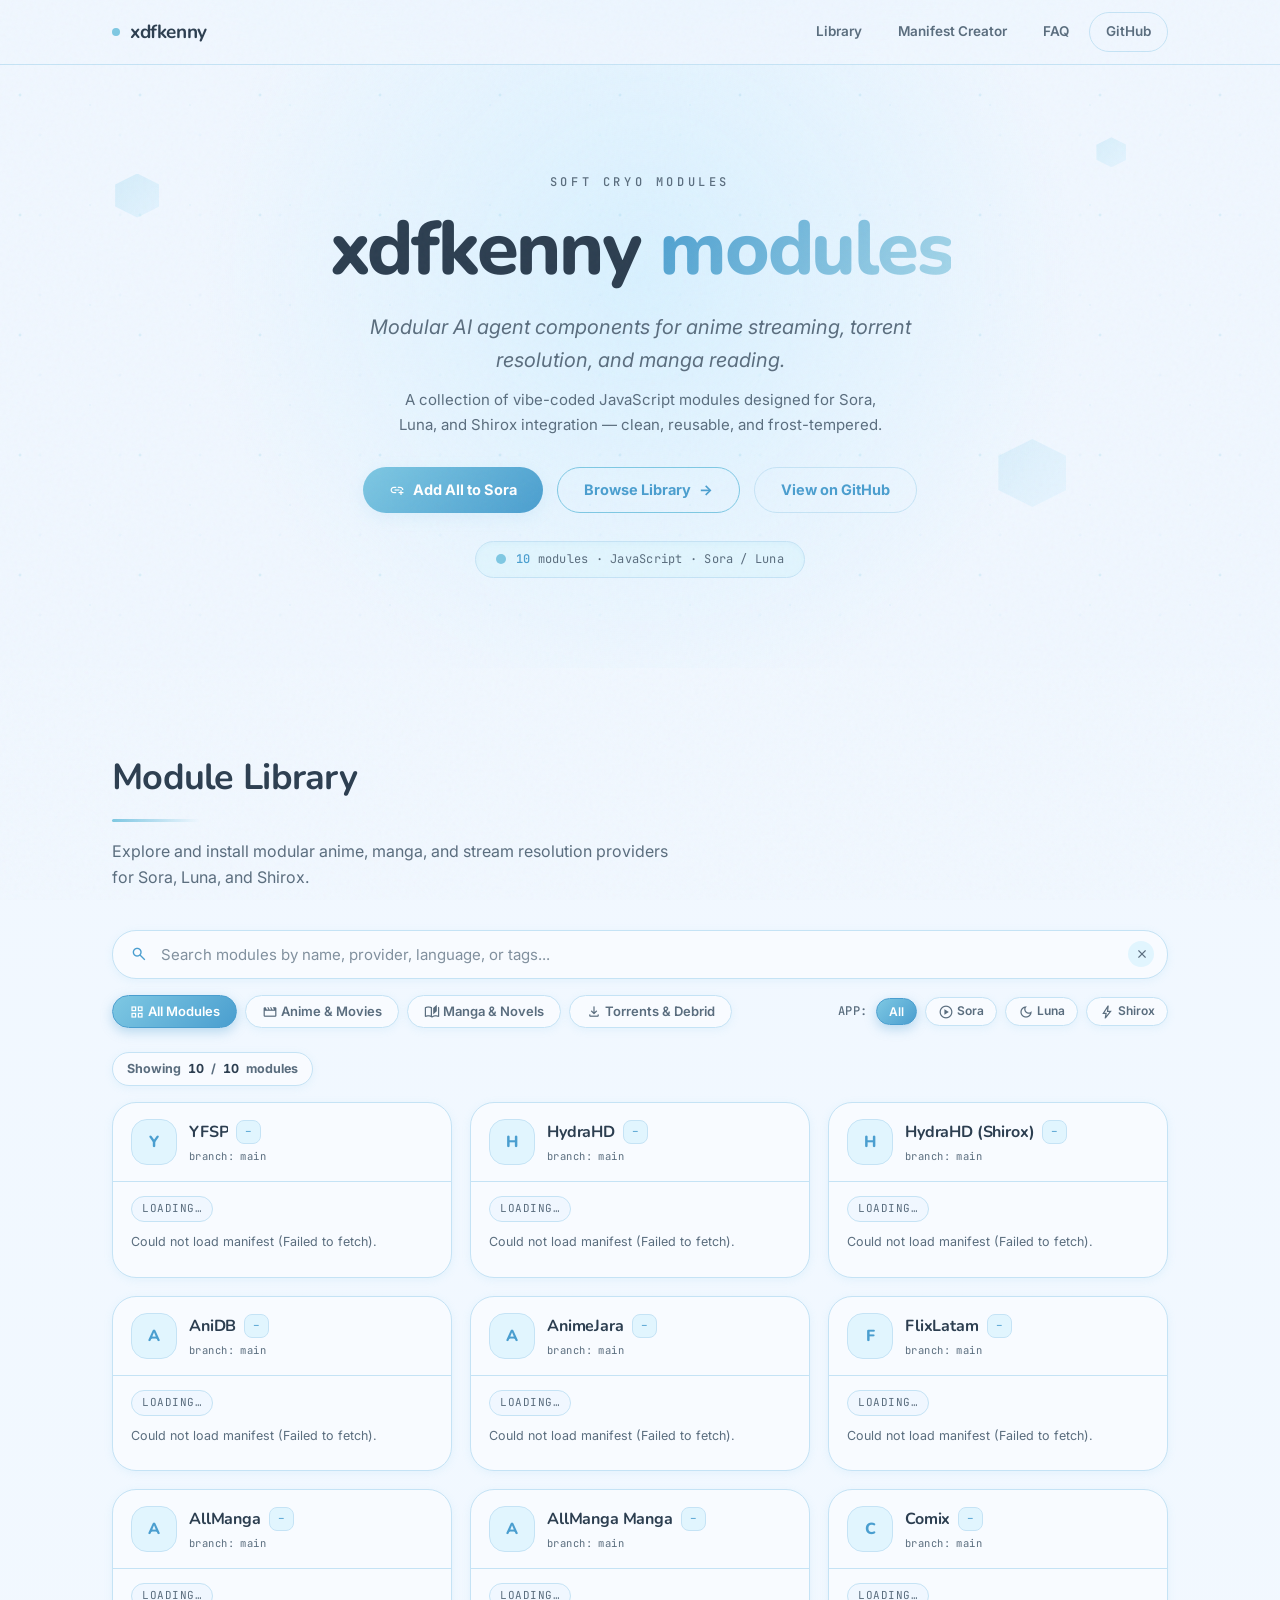
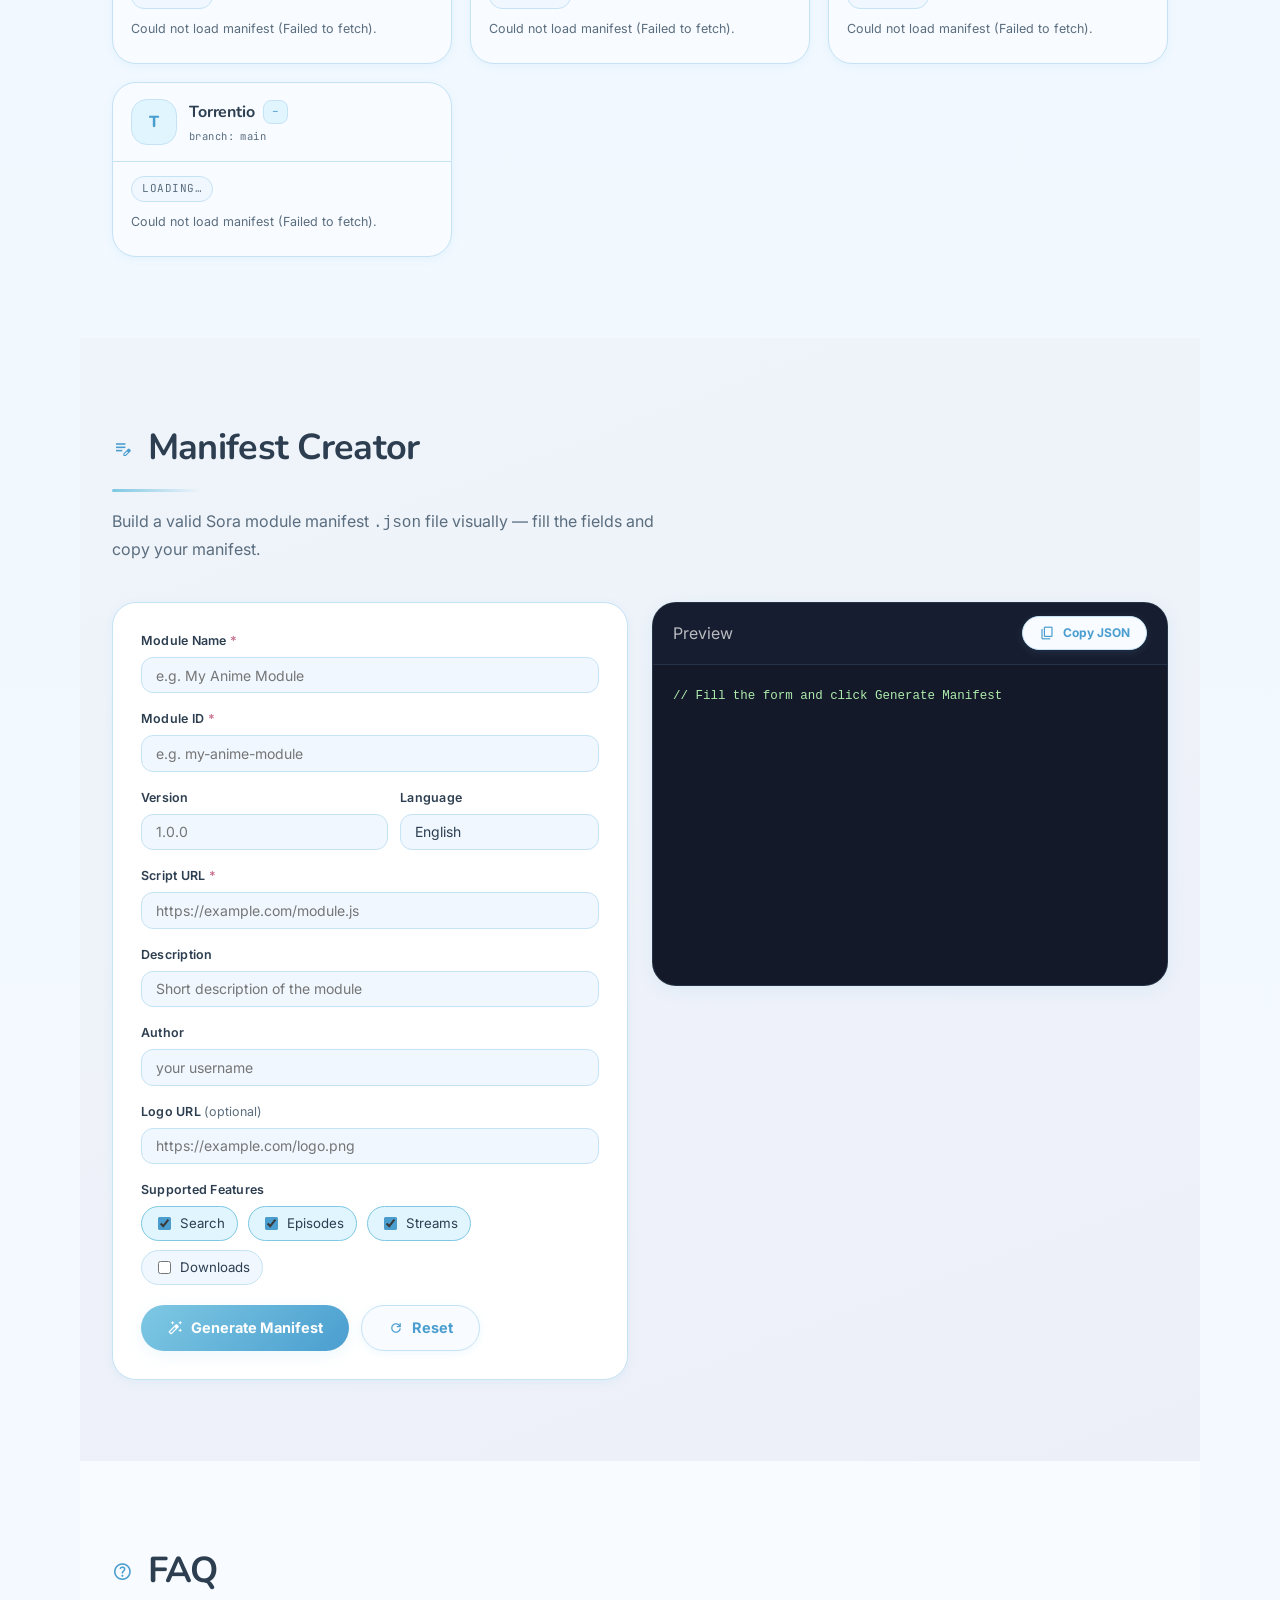
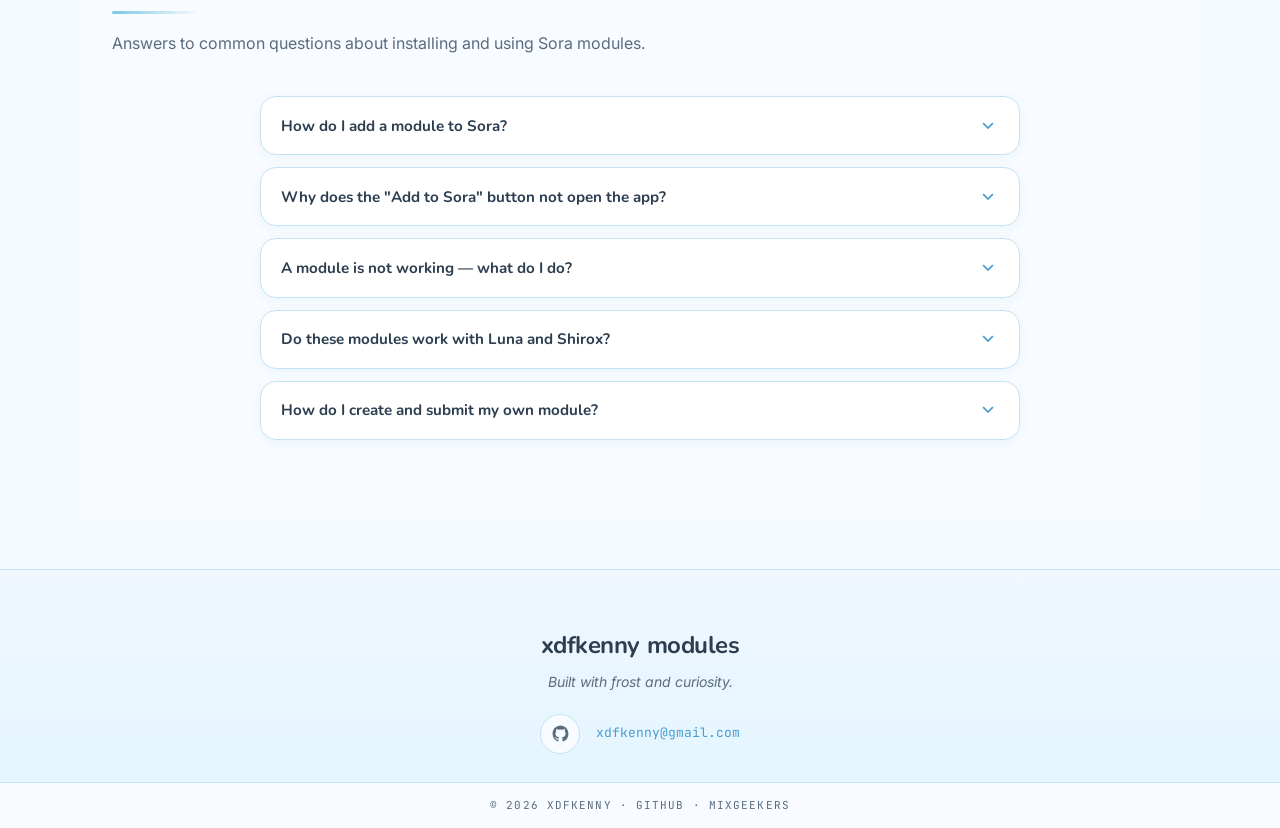
==== commit 036797f8: "feat(library): remove announcements/featured/tests per request, optimize for PC/phone - delete notic" ====
--- a/index.html
+++ b/index.html
@@ -29,10 +29,8 @@
         <span class="nav-toggle-bar"></span>
       </button>
       <div class="nav-links" id="navLinks">
-        <a class="nav-link" href="#featured">Featured</a>
         <a class="nav-link" href="#modules">Library</a>
         <a class="nav-link" href="#creator">Manifest Creator</a>
-        <a class="nav-link" href="#playground">Playground</a>
         <a class="nav-link" href="#faq">FAQ</a>
         <a class="nav-link nav-link-ext" href="https://github.com/xdfkenny/xdfkenny-sora-modules" target="_blank" rel="noopener noreferrer">GitHub</a>
       </div>
@@ -66,40 +64,11 @@
 
   <main id="main">
 
-    <!-- ===== Announcements Banner ===== -->
-    <div class="announce-bar" id="announceBar" role="region" aria-label="Announcements">
-      <div class="announce-inner">
-        <button class="announce-arrow" id="announcePrev" aria-label="Previous announcement">
-          <span class="material-symbols-outlined">chevron_left</span>
-        </button>
-        <div class="announce-track" id="announceTrack">
-          <!-- Populated by script.js -->
-        </div>
-        <button class="announce-arrow" id="announceNext" aria-label="Next announcement">
-          <span class="material-symbols-outlined">chevron_right</span>
-        </button>
-        <button class="announce-close" id="announceClose" aria-label="Dismiss announcements">
-          <span class="material-symbols-outlined">close</span>
-        </button>
-      </div>
-    </div>
-
-    <!-- ===== Featured Modules ===== -->
-    <section class="section section-featured" id="featured">
-      <div class="section-head">
-        <h2><span class="material-symbols-outlined icon-heading">star</span> Featured Modules</h2>
-        <p class="section-intro">Handpicked quality modules — community favourites and hidden gems.</p>
-      </div>
-      <div class="featured-grid" id="featuredGrid">
-        <!-- Populated by script.js -->
-      </div>
-    </section>
-
-    <!-- ===== Module Library & Health Dashboard ===== -->
+    <!-- ===== Module Library ===== -->
     <section class="section" id="modules">
       <div class="section-head">
         <h2>Module Library</h2>
-        <p class="section-intro">Explore, test, and integrate modular anime, manga, and stream resolution providers for Sora, Luna, and Shirox.</p>
+        <p class="section-intro">Explore and install modular anime, manga, and stream resolution providers for Sora, Luna, and Shirox.</p>
       </div>
 
       <!-- Library Search & Category Filter Bar -->
@@ -128,109 +97,11 @@
         </div>
       </div>
 
-      <div class="summary-bar">
-        <div class="counters" aria-live="polite">
-          <span class="pill">Showing <b id="cShowing">0</b> / <b id="cTotal">0</b></span>
-          <span class="pill status-ok"><span class="status-dot" aria-hidden="true"></span> OK <b id="cOk">0</b></span>
-          <span class="pill status-warn"><span class="status-dot" aria-hidden="true"></span> Warning <b id="cWarn">0</b></span>
-          <span class="pill status-fail"><span class="status-dot" aria-hidden="true"></span> Failed <b id="cFail">0</b></span>
-        </div>
-        <div class="summary-actions">
-          <label class="checkbox-label">
-            <input type="checkbox" id="autoChk" />
-            Auto test 60s
-          </label>
-          <button class="btn btn-soft" id="runAll" type="button">Test all</button>
-        </div>
-      </div>
-      <div class="last-run" id="lastRun" aria-live="polite"></div>
-
-      <div class="banner" id="serverBanner" hidden>
-        <strong>Local server not detected.</strong>
-        Content tests (search, episodes, streams) run reliably with the Node server:
-        <code id="serverCmd">node server.js</code>
-        <button class="btn btn-soft btn-tiny" id="copyCmd" type="button">Copy command</button>
+      <div class="library-summary" aria-live="polite">
+        <span class="pill">Showing <b id="cShowing">0</b> / <b id="cTotal">0</b> modules</span>
       </div>
 
       <div class="grid" id="grid"></div>
-    </section>
-
-  <!-- ===== Sora / Luna config ===== -->
-    <section class="section section-soft" id="config">
-      <div class="section-head">
-        <h2>Connect Your Stream</h2>
-        <p class="section-intro">Copy a module's JSON link into your Sora or Luna configuration, or add directly to the Sora app.</p>
-      </div>
-
-      <article class="crystal-card">
-        <div class="crystal-card-inner">
-          <div class="crystal-card-top">
-            <p class="card-label">Module links</p>
-            <div class="source-toggle" id="sourceToggle">
-              <button type="button" class="btn btn-soft btn-tiny active" id="btnSourceHost">Web Host Links</button>
-              <button type="button" class="btn btn-soft btn-tiny" id="btnSourceGithub">GitHub Links</button>
-            </div>
-          </div>
-          <p class="config-help">Tap a module to copy its JSON link, or use <strong>Add to Sora</strong> for one-click install on iOS/macOS.</p>
-
-          <div class="module-links" id="moduleLinks"></div>
-
-          <div class="config-actions">
-            <button class="btn btn-sora" id="btnAddAllSora" type="button">
-              <span class="material-symbols-outlined icon-sm">add_link</span>
-              Add All to Sora
-            </button>
-            <button class="btn btn-secondary" id="copyJson" type="button">
-              <span class="material-symbols-outlined icon-sm">content_copy</span>
-              <span class="copy-label" id="copyLabel">Copy all module links</span>
-            </button>
-            <div class="doc-pills">
-              <a class="btn btn-ghost-pill" href="https://sora.jm26.net/web-ui/" target="_blank" rel="noopener noreferrer"><span class="material-symbols-outlined icon-sm">description</span> Sora Docs</a>
-              <a class="btn btn-ghost-pill" href="https://github.com/xdfkenny/xdfkenny-sora-modules" target="_blank" rel="noopener noreferrer"><span class="material-symbols-outlined icon-sm">code</span> Repository Docs</a>
-            </div>
-          </div>
-        </div>
-      </article>
-    </section>
-
-    <!-- ===== Test playground ===== -->
-    <section class="section section-playground" id="playground">
-      <div class="section-head">
-        <h2>Test Playground</h2>
-        <p class="section-intro">A quiet space to test module behavior and API responses.</p>
-      </div>
-
-      <div class="playground-grid">
-        <div class="play-card">
-          <p class="card-label">Module</p>
-          <select id="pgModule" class="pg-input"></select>
-          <p class="card-label">Keyword</p>
-          <input id="pgKeyword" class="pg-input" type="text" placeholder="e.g. one piece" />
-          <p class="card-label">Test Parameters</p>
-          <textarea id="pgParams" class="pg-input pg-textarea" placeholder="Enter JSON parameters or query strings..."></textarea>
-          <div class="play-actions">
-            <button class="btn btn-primary btn-sm" id="pgRun" type="button">
-              <span class="material-symbols-outlined icon-sm">play_arrow</span>
-              Run
-            </button>
-            <button class="btn btn-clear btn-sm" id="pgClear" type="button">
-              <span class="material-symbols-outlined icon-sm">restart_alt</span>
-              Clear
-            </button>
-          </div>
-        </div>
-
-        <div class="play-card play-card-output">
-          <p class="card-label">Response</p>
-          <div class="pg-output" id="pgOutput">
-            <p class="pg-empty">Awaiting input… ❄️</p>
-          </div>
-          <div class="pg-status" id="pgStatus" aria-live="polite">
-            <span class="dot" id="pgStatusDot" aria-hidden="true"></span>
-            <span class="pg-status-text" id="pgStatusText">Idle</span>
-          </div>
-        </div>
-      </div>
     </section>
 
     <!-- ===== Manifest Creator ===== -->
@@ -348,7 +219,7 @@
             <span class="material-symbols-outlined faq-chevron">expand_more</span>
           </button>
           <div class="faq-a">
-            <p>Run the <strong>Test Playground</strong> on this page to check if the module's API is responding. If it fails, the source site may be down or the module may need updating. Check the <a href="https://github.com/xdfkenny/xdfkenny-sora-modules" target="_blank" rel="noopener noreferrer">GitHub repo</a> for the latest version.</p>
+            <p>The source site may be temporarily down or the module may need updating. Check the <a href="https://github.com/xdfkenny/xdfkenny-sora-modules" target="_blank" rel="noopener noreferrer">GitHub repo</a> for the latest version and open an issue if it persists.</p>
           </div>
         </div>
         <div class="faq-item">
@@ -367,15 +238,6 @@
           </button>
           <div class="faq-a">
             <p>Use the <a href="#creator">Manifest Creator</a> above to generate your <code>module.json</code> manifest. Then read the <a href="https://soradocs.readthedocs.io/en/latest/" target="_blank" rel="noopener noreferrer">Sora Module Documentation</a> and open a pull request on the <a href="https://github.com/xdfkenny/xdfkenny-sora-modules" target="_blank" rel="noopener noreferrer">GitHub repository</a>.</p>
-          </div>
-        </div>
-        <div class="faq-item">
-          <button class="faq-q" aria-expanded="false">
-            <span>What is the difference between the Web Host and GitHub links?</span>
-            <span class="material-symbols-outlined faq-chevron">expand_more</span>
-          </button>
-          <div class="faq-a">
-            <p><strong>Web Host links</strong> (<code>xdfkecraft.qzz.io</code>) are served from the free hosting server — they load slightly faster in some regions. <strong>GitHub links</strong> (<code>raw.githubusercontent.com</code>) are always the most up-to-date and bypass host caching. Use GitHub links for the freshest version.</p>
           </div>
         </div>
       </div>
--- a/styles.css
+++ b/styles.css
@@ -423,19 +423,6 @@
   scroll-margin-top: 0;
 }
 
-.section-soft {
-  max-width: 1024px;
-}
-
-.section-playground {
-  max-width: 1024px;
-  background:
-    linear-gradient(180deg, var(--bg) 0%, var(--frost) 50%, var(--bg) 100%);
-  border-radius: var(--r-2xl);
-  margin-top: clamp(16px, 4vw, 32px);
-  margin-bottom: clamp(16px, 4vw, 32px);
-}
-
 .section-head {
   margin-bottom: 40px;
 }
@@ -861,20 +848,8 @@
 }
 
 
-.summary-bar {
-  display: flex;
-  align-items: center;
-  justify-content: space-between;
-  gap: 16px;
-  flex-wrap: wrap;
-  margin-bottom: 14px;
-}
-
-.counters {
-  display: flex;
-  flex-wrap: wrap;
-  gap: 8px;
-  align-items: center;
+.library-summary {
+  margin-bottom: 16px;
 }
 
 .pill {
@@ -897,90 +872,13 @@
   font-variant-numeric: tabular-nums;
 }
 
-.status-dot {
-  width: 9px;
-  height: 9px;
-  border-radius: var(--r-full);
-  background: var(--fg-muted);
-  flex: none;
-}
-
-.pill.status-ok .status-dot { background: var(--status-ok); box-shadow: 0 0 8px rgba(74, 158, 207, 0.5); }
-.pill.status-warn .status-dot { background: var(--status-warn); box-shadow: 0 0 8px rgba(154, 168, 232, 0.5); }
-.pill.status-fail .status-dot { background: var(--status-fail); box-shadow: 0 0 8px rgba(201, 111, 142, 0.5); }
-
-.summary-actions {
-  display: flex;
-  align-items: center;
-  gap: 12px;
-  flex-wrap: wrap;
-}
-
-.checkbox-label {
-  display: flex;
-  align-items: center;
-  gap: 7px;
-  font-size: 12.5px;
-  color: var(--fg-muted);
-  cursor: pointer;
-  user-select: none;
-}
-
-.checkbox-label input {
-  accent-color: var(--accent-dark);
-  width: 15px;
-  height: 15px;
-  cursor: pointer;
-}
-
-.last-run {
-  font-family: var(--font-mono);
-  font-size: 11.5px;
-  color: var(--fg-muted);
-  margin-bottom: 16px;
-  letter-spacing: 0.03em;
-}
-
-/* ---------- server banner ---------- */
-
-.banner {
-  display: flex;
-  align-items: center;
-  gap: 10px;
-  flex-wrap: wrap;
-  margin-bottom: 20px;
-  padding: 12px 18px;
-  border: 1px solid var(--border);
-  background: var(--bg-warm);
-  border-radius: var(--r-lg);
-  font-size: 13px;
-  color: var(--fg-muted);
-  box-shadow: var(--shadow-sm);
-}
-
-.banner[hidden] { display: none; }
-
-.banner strong { color: var(--status-warn); }
-
-.banner code {
-  font-family: var(--font-mono);
-  background: var(--frost);
-  border: 1px solid var(--border);
-  padding: 2px 8px;
-  border-radius: var(--r-sm);
-  font-size: 12px;
-  color: var(--accent-dark);
-}
-
-.banner .btn { margin-left: auto; }
-
 /* ==========================================================================
    Module cards grid
    ========================================================================== */
 
 .grid {
   display: grid;
-  grid-template-columns: repeat(auto-fill, minmax(min(100%, 340px), 1fr));
+  grid-template-columns: repeat(auto-fill, minmax(min(100%, 300px), 1fr));
   gap: 18px;
 }
 
@@ -1130,203 +1028,6 @@
   background: var(--frost);
 }
 
-/* ---------- status ---------- */
-
-.status-wrap {
-  margin-top: auto;
-  padding: 14px 18px;
-  border-top: 1px solid var(--border);
-  display: flex;
-  flex-direction: column;
-  gap: 10px;
-}
-
-.status-line {
-  display: flex;
-  align-items: center;
-  gap: 10px;
-}
-
-.status-line .status-dot {
-  width: 10px;
-  height: 10px;
-  background: var(--fg-muted);
-}
-
-.status-line.ok .status-dot { background: var(--status-ok); box-shadow: 0 0 10px rgba(74, 158, 207, 0.55); }
-.status-line.warn .status-dot { background: var(--status-warn); box-shadow: 0 0 10px rgba(154, 168, 232, 0.55); }
-.status-line.fail .status-dot { background: var(--status-fail); box-shadow: 0 0 10px rgba(201, 111, 142, 0.55); }
-.status-line.testing .status-dot { background: var(--accent); animation: blink 0.9s ease-in-out infinite; }
-
-.status-label {
-  font-size: 13px;
-  font-weight: 700;
-  color: var(--fg);
-}
-
-.status-line.ok .status-label { color: var(--status-ok); }
-.status-line.warn .status-label { color: var(--status-warn); }
-.status-line.fail .status-label { color: var(--status-fail); }
-.status-line.testing .status-label { color: var(--accent-dark); }
-
-.status-score {
-  margin-left: auto;
-  font-family: var(--font-mono);
-  font-size: 12px;
-  color: var(--fg-muted);
-  font-variant-numeric: tabular-nums;
-}
-
-.status-actions { display: flex; gap: 8px; }
-
-.toggle-log {
-  border: none;
-  background: none;
-  color: var(--fg-muted);
-  font-size: 12px;
-  font-weight: 600;
-  cursor: pointer;
-  padding: 4px 0;
-  text-align: left;
-}
-
-.toggle-log:hover { color: var(--accent-dark); }
-
-/* ---------- check log ---------- */
-
-.checks {
-  display: none;
-  flex-direction: column;
-  gap: 6px;
-}
-
-.checks.open { display: flex; }
-
-.check {
-  display: grid;
-  grid-template-columns: 18px 1fr;
-  gap: 8px;
-  font-size: 12.5px;
-  background: var(--bg);
-  border: 1px solid var(--border);
-  border-radius: var(--r-md);
-  padding: 8px 12px;
-}
-
-.check .ic { font-weight: 700; text-align: center; line-height: 1.4; color: var(--fg-muted); }
-.check.ok .ic { color: var(--status-ok); }
-.check.warn .ic { color: var(--status-warn); }
-.check.fail .ic { color: var(--status-fail); }
-.check.testing .ic { color: var(--accent-dark); }
-
-.check .label { color: var(--fg); font-weight: 600; font-size: 12.5px; }
-
-.check .detail {
-  color: var(--fg-muted);
-  font-family: var(--font-mono);
-  font-size: 11.5px;
-  word-break: break-all;
-  margin-top: 2px;
-  line-height: 1.55;
-}
-
-.check .detail .fail-text { color: var(--status-fail); }
-.check .detail .ok-text { color: var(--status-ok); }
-.check .detail .warn-text { color: var(--status-warn); }
-
-/* ---------- media load test ---------- */
-
-.media {
-  border-top: 1px solid var(--border);
-  padding: 14px 18px;
-  display: flex;
-  flex-direction: column;
-  gap: 10px;
-  background: linear-gradient(180deg, rgba(214, 240, 255, 0.35), transparent 70%);
-}
-
-.media-head {
-  font-family: var(--font-mono);
-  font-size: 11px;
-  font-weight: 500;
-  text-transform: uppercase;
-  letter-spacing: 0.1em;
-  color: var(--fg-muted);
-}
-
-.media-row { display: flex; gap: 8px; }
-
-.media-input {
-  flex: 1;
-  min-width: 0;
-  appearance: none;
-  background: #fff;
-  border: 1.5px solid var(--border);
-  border-radius: var(--r-md);
-  padding: 9px 14px;
-  color: var(--fg);
-  font-family: var(--font-mono);
-  font-size: 12.5px;
-  outline: none;
-  transition: border-color 0.2s, box-shadow 0.2s;
-}
-
-.media-input::placeholder {
-  color: var(--fg-muted);
-  font-style: italic;
-}
-
-.media-input:focus {
-  border-color: var(--border-strong);
-  box-shadow: var(--ring);
-}
-
-.media-input:disabled { opacity: 0.55; }
-
-.media-hint { font-size: 11.5px; color: var(--fg-muted); font-style: italic; }
-.media-hint.testing { color: var(--accent-dark); font-style: normal; }
-.media-hint.ok { color: var(--status-ok); font-style: normal; }
-.media-hint.warn { color: var(--status-warn); font-style: normal; }
-.media-hint.fail { color: var(--status-fail); font-style: normal; }
-
-.media-result { display: flex; flex-direction: column; gap: 6px; }
-
-.media-desc {
-  font-size: 12px;
-  color: var(--fg-muted);
-  margin-top: 2px;
-}
-
-.media-items {
-  display: flex;
-  flex-wrap: wrap;
-  gap: 6px;
-  padding: 2px 0 6px 26px;
-}
-
-.media-item {
-  font-family: var(--font-mono);
-  font-size: 11px;
-  background: #fff;
-  border: 1px solid var(--border);
-  color: var(--fg-muted);
-  border-radius: var(--r-sm);
-  padding: 3px 10px;
-  max-width: 100%;
-  overflow: hidden;
-  text-overflow: ellipsis;
-  white-space: nowrap;
-}
-
-.media-item a {
-  color: var(--accent-dark);
-  text-decoration: none;
-}
-
-.media-item a:hover { text-decoration: underline; }
-
-.media-item.more { color: var(--fg-muted); font-style: italic; }
-
 /* ---------- states ---------- */
 
 .state-box {
@@ -1346,367 +1047,6 @@
   border-radius: 50%;
   animation: spin 0.8s linear infinite;
 }
-
-/* ==========================================================================
-   Crystal card (config section)
-   ========================================================================== */
-
-.crystal-card {
-  background:
-    linear-gradient(#fff, #fff) padding-box,
-    linear-gradient(135deg, var(--accent), var(--accent-light), var(--crystal)) border-box;
-  border: 2px solid transparent;
-  border-radius: var(--r-xl);
-  box-shadow: var(--shadow-glow), var(--shadow-md);
-  transition: box-shadow 0.4s var(--ease-out), transform 0.4s var(--ease-bounce);
-}
-
-.crystal-card:hover {
-  box-shadow: 0 0 28px rgba(126, 200, 227, 0.35), 0 0 56px rgba(126, 200, 227, 0.15), var(--shadow-lg);
-  transform: translateY(-3px);
-}
-
-.crystal-card-inner {
-  padding: clamp(20px, 4vw, 32px);
-}
-
-.crystal-card-top {
-  display: flex;
-  align-items: center;
-  justify-content: space-between;
-  gap: 12px;
-  flex-wrap: wrap;
-  margin-bottom: 14px;
-}
-
-.card-label {
-  margin: 0 0 8px;
-  font-family: var(--font-mono);
-  font-size: 11.5px;
-  font-weight: 500;
-  text-transform: uppercase;
-  letter-spacing: 0.12em;
-  color: var(--fg-muted);
-}
-
-.crystal-card-top .card-label {
-  margin: 0;
-}
-
-.tag {
-  font-family: var(--font-mono);
-  font-size: 10.5px;
-  text-transform: uppercase;
-  letter-spacing: 0.08em;
-  color: var(--accent-dark);
-  background: var(--frost);
-  border: 1px solid var(--border);
-  border-radius: var(--r-full);
-  padding: 4px 12px;
-}
-
-.source-toggle {
-  display: flex;
-  gap: 6px;
-}
-
-.source-toggle .btn.active {
-  background: var(--accent);
-  color: #fff;
-  border-color: var(--accent);
-  box-shadow: 0 0 10px rgba(126, 200, 227, 0.4);
-}
-
-.code-block {
-  background: var(--bg-warm);
-  border: 1px solid var(--border);
-  border-radius: var(--r-lg);
-  padding: 18px 20px;
-  overflow-x: auto;
-  box-shadow: var(--shadow-inner);
-}
-
-.code-block pre {
-  margin: 0;
-}
-
-.code-block code {
-  font-family: var(--font-mono);
-  font-size: 13px;
-  line-height: 1.6;
-  color: var(--fg);
-  white-space: pre;
-}
-
-/* JSON syntax colors */
-.tok-key { color: var(--accent-dark); font-weight: 500; }
-.tok-val { color: var(--accent); }
-.tok-lit { color: var(--crystal); }
-.tok-punc { color: #9FB4C4; }
-
-.config-actions {
-  display: flex;
-  align-items: center;
-  justify-content: space-between;
-  gap: 14px;
-  flex-wrap: wrap;
-  margin-top: 18px;
-}
-
-.doc-pills {
-  display: flex;
-  gap: 8px;
-  flex-wrap: wrap;
-}
-
-.config-help {
-  margin: 0 0 4px;
-  font-size: 13px;
-  color: var(--fg-muted);
-}
-
-.module-links {
-  display: grid;
-  grid-template-columns: 1fr;
-  gap: 10px;
-  margin: 20px 0 10px;
-}
-
-.module-link-card {
-  display: grid;
-  grid-template-columns: 30px 1fr auto;
-  align-items: center;
-  gap: 12px 14px;
-  padding: 12px 16px;
-  border-radius: var(--r-lg);
-  background: var(--bg-warm);
-  border: 1px solid var(--border);
-  box-shadow: var(--shadow-sm);
-  transition: transform 0.25s var(--ease-bounce), box-shadow 0.25s var(--ease-out), border-color 0.3s;
-}
-
-.module-link-card:hover {
-  transform: translateX(4px);
-  border-color: var(--border-strong);
-  box-shadow: var(--shadow-md);
-}
-
-.module-link-icon {
-  width: 30px;
-  height: 30px;
-  grid-column: 1;
-  border-radius: var(--r-lg);
-  background: linear-gradient(135deg, var(--accent), var(--accent-dark));
-  color: #fff;
-  font-family: var(--font-display);
-  font-weight: 800;
-  font-size: 13px;
-  display: grid;
-  place-items: center;
-  justify-self: start;
-}
-
-.module-link-name {
-  grid-column: 2;
-  font-family: var(--font-display);
-  font-weight: 700;
-  font-size: 15px;
-  color: var(--fg);
-}
-
-.module-link-url {
-  grid-column: 2;
-  font-family: var(--font-mono);
-  font-size: 11.5px;
-  color: var(--fg-muted);
-  letter-spacing: 0.03em;
-}
-
-.module-link-hint {
-  grid-column: 3;
-  font-family: var(--font-mono);
-  font-size: 10.5px;
-  text-transform: uppercase;
-  letter-spacing: 0.08em;
-  color: var(--fg-muted);
-  justify-self: end;
-}
-
-.module-copy {
-  grid-column: 3;
-  justify-self: end;
-  padding: 8px 15px;
-  font-size: 12px;
-}
-
-/* copied flash (config + per-module) */
-#copyJson.copied,
-.module-link-card .copied {
-  background: var(--mint);
-  color: #fff;
-  border-color: var(--mint);
-  box-shadow: 0 0 0 3px rgba(165, 216, 197, 0.35);
-}
-
-#copyJson.copied:hover,
-.module-link-card .copied:hover {
-  transform: none;
-}
-
-/* ==========================================================================
-   Playground (minimalist soft)
-   ========================================================================== */
-
-.section-playground .section-head {
-  text-align: center;
-}
-
-.section-playground .section-head h2::after {
-  left: 50%;
-  transform: translateX(-50%);
-}
-
-.section-playground .section-intro {
-  margin-left: auto;
-  margin-right: auto;
-}
-
-.playground-grid {
-  display: grid;
-  grid-template-columns: 1fr 1fr;
-  gap: 28px;
-  align-items: start;
-}
-
-.play-card {
-  background: var(--bg-warm);
-  border: 1px solid var(--border);
-  border-radius: var(--r-xl);
-  padding: 24px;
-  box-shadow: var(--shadow-sm);
-  display: flex;
-  flex-direction: column;
-  gap: 10px;
-}
-
-.play-card-output {
-  background: #fff;
-}
-
-.pg-input {
-  appearance: none;
-  width: 100%;
-  background: #fff;
-  border: 1.5px solid var(--border);
-  border-radius: var(--r-md);
-  padding: 11px 14px;
-  color: var(--fg);
-  font-family: var(--font-mono);
-  font-size: 13px;
-  outline: none;
-  transition: border-color 0.2s, box-shadow 0.2s;
-}
-
-.pg-input::placeholder {
-  color: var(--fg-muted);
-  font-style: italic;
-}
-
-.pg-input:focus {
-  border-color: var(--border-strong);
-  box-shadow: var(--ring);
-}
-
-select.pg-input {
-  cursor: pointer;
-  background-image: url("data:image/svg+xml,%3Csvg viewBox='0 0 16 16' fill='none' xmlns='http://www.w3.org/2000/svg'%3E%3Cpath d='M4 6l4 4 4-4' stroke='%234A9ECF' stroke-width='1.5' stroke-linecap='round' stroke-linejoin='round'/%3E%3C/svg%3E");
-  background-repeat: no-repeat;
-  background-position: right 14px center;
-  padding-right: 38px;
-}
-
-.pg-textarea {
-  min-height: 120px;
-  resize: vertical;
-}
-
-.play-actions {
-  display: flex;
-  align-items: center;
-  gap: 10px;
-  margin-top: 10px;
-}
-
-.pg-output {
-  flex: 1;
-  background: var(--bg-warm);
-  border: 1px solid var(--border);
-  border-radius: var(--r-lg);
-  padding: 18px;
-  min-height: 240px;
-  overflow-x: auto;
-  font-family: var(--font-mono);
-  font-size: 12.5px;
-  line-height: 1.6;
-  box-shadow: var(--shadow-inner);
-  color: var(--fg);
-}
-
-.pg-empty {
-  margin: 0;
-  text-align: center;
-  color: var(--fg-muted);
-  opacity: 0.6;
-  font-size: 13px;
-  padding-top: 90px;
-  font-style: italic;
-}
-
-.pg-loading {
-  display: flex;
-  align-items: center;
-  gap: 10px;
-  color: var(--accent-dark);
-}
-
-.pg-loading .dot {
-  width: 9px;
-  height: 9px;
-  background: var(--accent);
-  animation: blink 0.9s ease-in-out infinite;
-}
-
-.pg-error {
-  background: rgba(232, 165, 165, 0.1);
-  border: 1px solid rgba(232, 165, 165, 0.4);
-  border-radius: var(--r-md);
-  padding: 12px 14px;
-  color: var(--fg);
-  font-family: var(--font-mono);
-  font-size: 12.5px;
-}
-
-.pg-status {
-  display: flex;
-  align-items: center;
-  gap: 8px;
-  padding-top: 4px;
-  font-family: var(--font-mono);
-  font-size: 11.5px;
-  letter-spacing: 0.05em;
-  color: var(--fg-muted);
-  text-transform: uppercase;
-}
-
-.pg-status .dot {
-  width: 9px;
-  height: 9px;
-  background: var(--fg-muted);
-}
-
-.pg-status.is-ok .dot { background: var(--status-ok); box-shadow: 0 0 8px rgba(74, 158, 207, 0.5); }
-.pg-status.is-err .dot { background: var(--status-fail); box-shadow: 0 0 8px rgba(201, 111, 142, 0.5); }
-.pg-status.is-run .dot { background: var(--accent); animation: blink 0.9s ease-in-out infinite; }
 
 /* ==========================================================================
    Footer
@@ -1867,11 +1207,16 @@
     text-align: center;
   }
 
-  .playground-grid {
-    grid-template-columns: 1fr;
-  }
-
-  .banner .btn {
+  .grid {
+    grid-template-columns: repeat(auto-fill, minmax(min(100%, 280px), 1fr));
+    gap: 14px;
+  }
+
+  .filter-pills-row {
+    justify-content: flex-start;
+  }
+
+  .filter-group-apps {
     margin-left: 0;
   }
 }
@@ -1881,17 +1226,35 @@
     display: none;
   }
 
-  .config-actions {
+  .grid {
+    grid-template-columns: 1fr;
+  }
+
+  .card-quick-actions {
+    flex-wrap: wrap;
+  }
+
+  .btn-card-action {
+    flex: 1 1 45%;
+  }
+
+  .filter-pills-row {
     flex-direction: column;
     align-items: stretch;
   }
 
-  .config-actions .btn-secondary {
-    width: 100%;
-  }
-
-  .doc-pills {
-    justify-content: center;
+  .filter-group {
+    justify-content: flex-start;
+  }
+
+  .search-input {
+    font-size: 16px; /* avoid iOS zoom-on-focus */
+  }
+}
+
+@media (max-width: 400px) {
+  .btn-card-action {
+    flex: 1 1 100%;
   }
 }
 
@@ -1915,209 +1278,6 @@
     display: none;
   }
 }
-
-/* ==========================================================================
-   Announcements banner
-   ========================================================================== */
-
-.announce-bar {
-  background: linear-gradient(90deg, hsl(200, 80%, 20%) 0%, hsl(220, 70%, 22%) 100%);
-  border-bottom: 1px solid rgba(126, 200, 227, 0.25);
-  position: sticky;
-  top: 64px;
-  z-index: 90;
-}
-
-.announce-inner {
-  max-width: 960px;
-  margin: 0 auto;
-  padding: 0 1rem;
-  display: flex;
-  align-items: center;
-  gap: 0.5rem;
-  height: 44px;
-}
-
-.announce-track {
-  flex: 1;
-  overflow: hidden;
-  position: relative;
-  height: 100%;
-  display: flex;
-  align-items: center;
-}
-
-.announce-slide {
-  position: absolute;
-  width: 100%;
-  text-align: center;
-  font-size: 0.8rem;
-  color: rgba(255,255,255,0.85);
-  line-height: 1.3;
-  opacity: 0;
-  transform: translateY(6px);
-  transition: opacity 0.4s var(--ease-out), transform 0.4s var(--ease-out);
-  pointer-events: none;
-}
-
-.announce-slide.active {
-  opacity: 1;
-  transform: translateY(0);
-  pointer-events: auto;
-}
-
-.announce-slide a {
-  color: var(--accent-light);
-  text-decoration: underline;
-}
-
-.announce-arrow {
-  background: none;
-  border: none;
-  color: rgba(255,255,255,0.6);
-  cursor: pointer;
-  padding: 4px;
-  border-radius: var(--r-sm);
-  display: flex;
-  align-items: center;
-  transition: color 0.2s;
-  flex-shrink: 0;
-}
-
-.announce-arrow:hover { color: #fff; }
-
-.announce-close {
-  background: none;
-  border: none;
-  color: rgba(255,255,255,0.4);
-  cursor: pointer;
-  padding: 4px;
-  display: flex;
-  align-items: center;
-  border-radius: var(--r-sm);
-  transition: color 0.2s;
-  flex-shrink: 0;
-  margin-left: auto;
-}
-
-.announce-close:hover { color: #fff; }
-
-.announce-bar[hidden] { display: none; }
-
-/* ==========================================================================
-   Featured modules section
-   ========================================================================== */
-
-.section-featured {
-  background: linear-gradient(160deg, hsl(200, 60%, 97%) 0%, hsl(215, 55%, 95%) 100%);
-}
-
-.featured-grid {
-  display: grid;
-  grid-template-columns: repeat(auto-fill, minmax(240px, 1fr));
-  gap: 1.25rem;
-}
-
-.feat-card {
-  background: linear-gradient(145deg, #fff 0%, hsl(200, 60%, 97%) 100%);
-  border: 1px solid var(--border);
-  border-radius: var(--r-xl);
-  padding: 1.5rem 1.25rem 1.25rem;
-  display: flex;
-  flex-direction: column;
-  gap: 0.75rem;
-  box-shadow: var(--shadow-sm);
-  transition: transform 0.25s var(--ease-bounce), box-shadow 0.25s;
-  position: relative;
-  overflow: hidden;
-}
-
-.feat-card::before {
-  content: '';
-  position: absolute;
-  top: 0; left: 0; right: 0;
-  height: 3px;
-  background: linear-gradient(90deg, var(--accent), var(--accent-dark));
-  border-radius: var(--r-full) var(--r-full) 0 0;
-}
-
-.feat-card:hover {
-  transform: translateY(-4px);
-  box-shadow: var(--shadow-lg), 0 0 0 1px var(--accent-light);
-}
-
-.feat-star {
-  position: absolute;
-  top: 14px;
-  right: 14px;
-  color: hsl(42, 90%, 55%);
-  font-size: 18px;
-}
-
-.feat-icon {
-  width: 48px;
-  height: 48px;
-  border-radius: var(--r-md);
-  background: linear-gradient(135deg, var(--frost), var(--accent-glow));
-  display: flex;
-  align-items: center;
-  justify-content: center;
-  font-size: 22px;
-  flex-shrink: 0;
-}
-
-.feat-name {
-  font-family: var(--font-display);
-  font-size: 1rem;
-  font-weight: 700;
-  color: var(--fg);
-  margin: 0;
-}
-
-.feat-desc {
-  font-size: 0.8rem;
-  color: var(--fg-muted);
-  line-height: 1.4;
-  margin: 0;
-  flex: 1;
-}
-
-.feat-actions {
-  display: flex;
-  gap: 0.5rem;
-  flex-wrap: wrap;
-}
-
-/* Add to Sora button */
-.btn-sora {
-  display: inline-flex;
-  align-items: center;
-  gap: 0.4rem;
-  padding: 0.55rem 1rem;
-  border-radius: var(--r-full);
-  font-size: 0.85rem;
-  font-weight: 700;
-  font-family: var(--font-display);
-  background: linear-gradient(135deg, hsl(220, 85%, 55%) 0%, hsl(200, 90%, 45%) 100%);
-  color: #fff;
-  border: none;
-  cursor: pointer;
-  text-decoration: none;
-  transition: transform 0.2s var(--ease-bounce), box-shadow 0.2s, opacity 0.2s;
-  box-shadow: 0 3px 12px rgba(50, 120, 220, 0.35);
-  white-space: nowrap;
-}
-
-.btn-sora:hover {
-  transform: translateY(-2px) scale(1.03);
-  box-shadow: 0 6px 20px rgba(50, 120, 220, 0.45);
-}
-
-.btn-sora:active {
-  transform: scale(0.97);
-}
-
-a.btn-sora { text-decoration: none; color: #fff; }
 
 /* ==========================================================================
    icon-heading utility
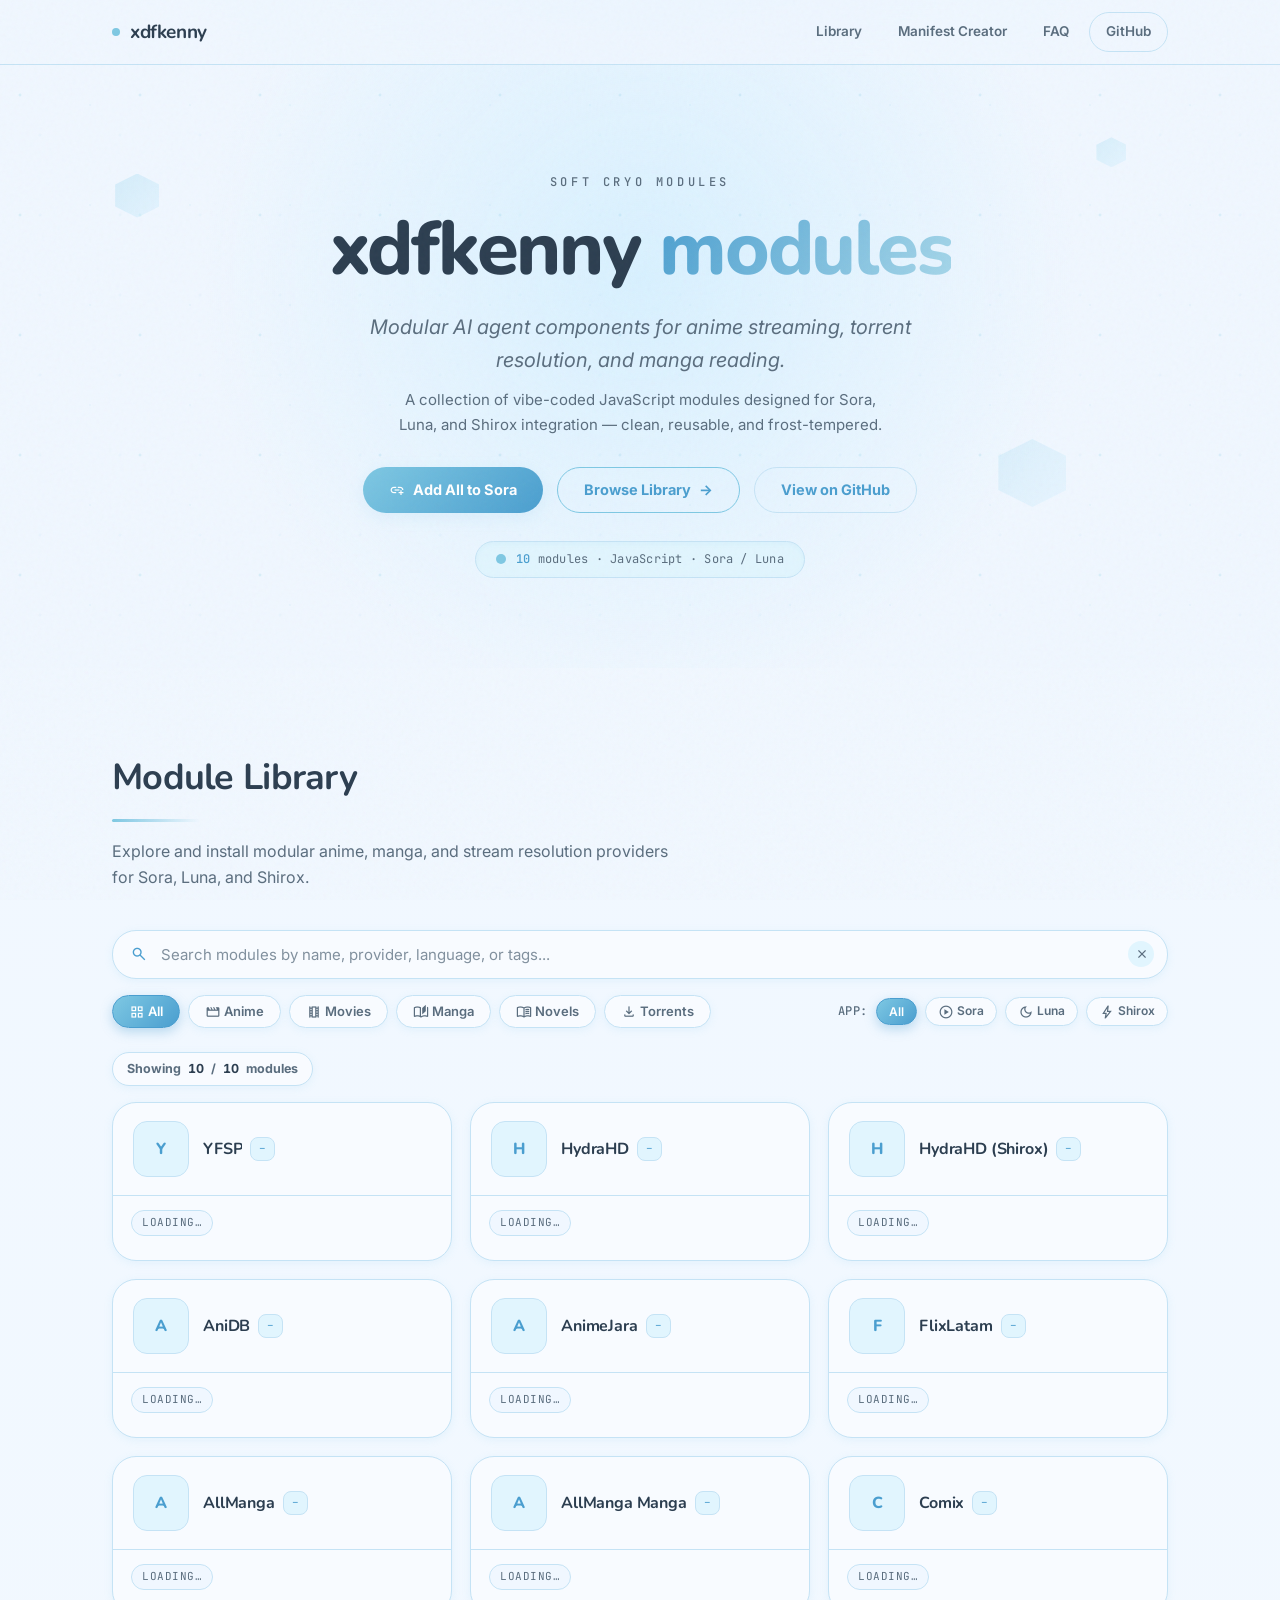
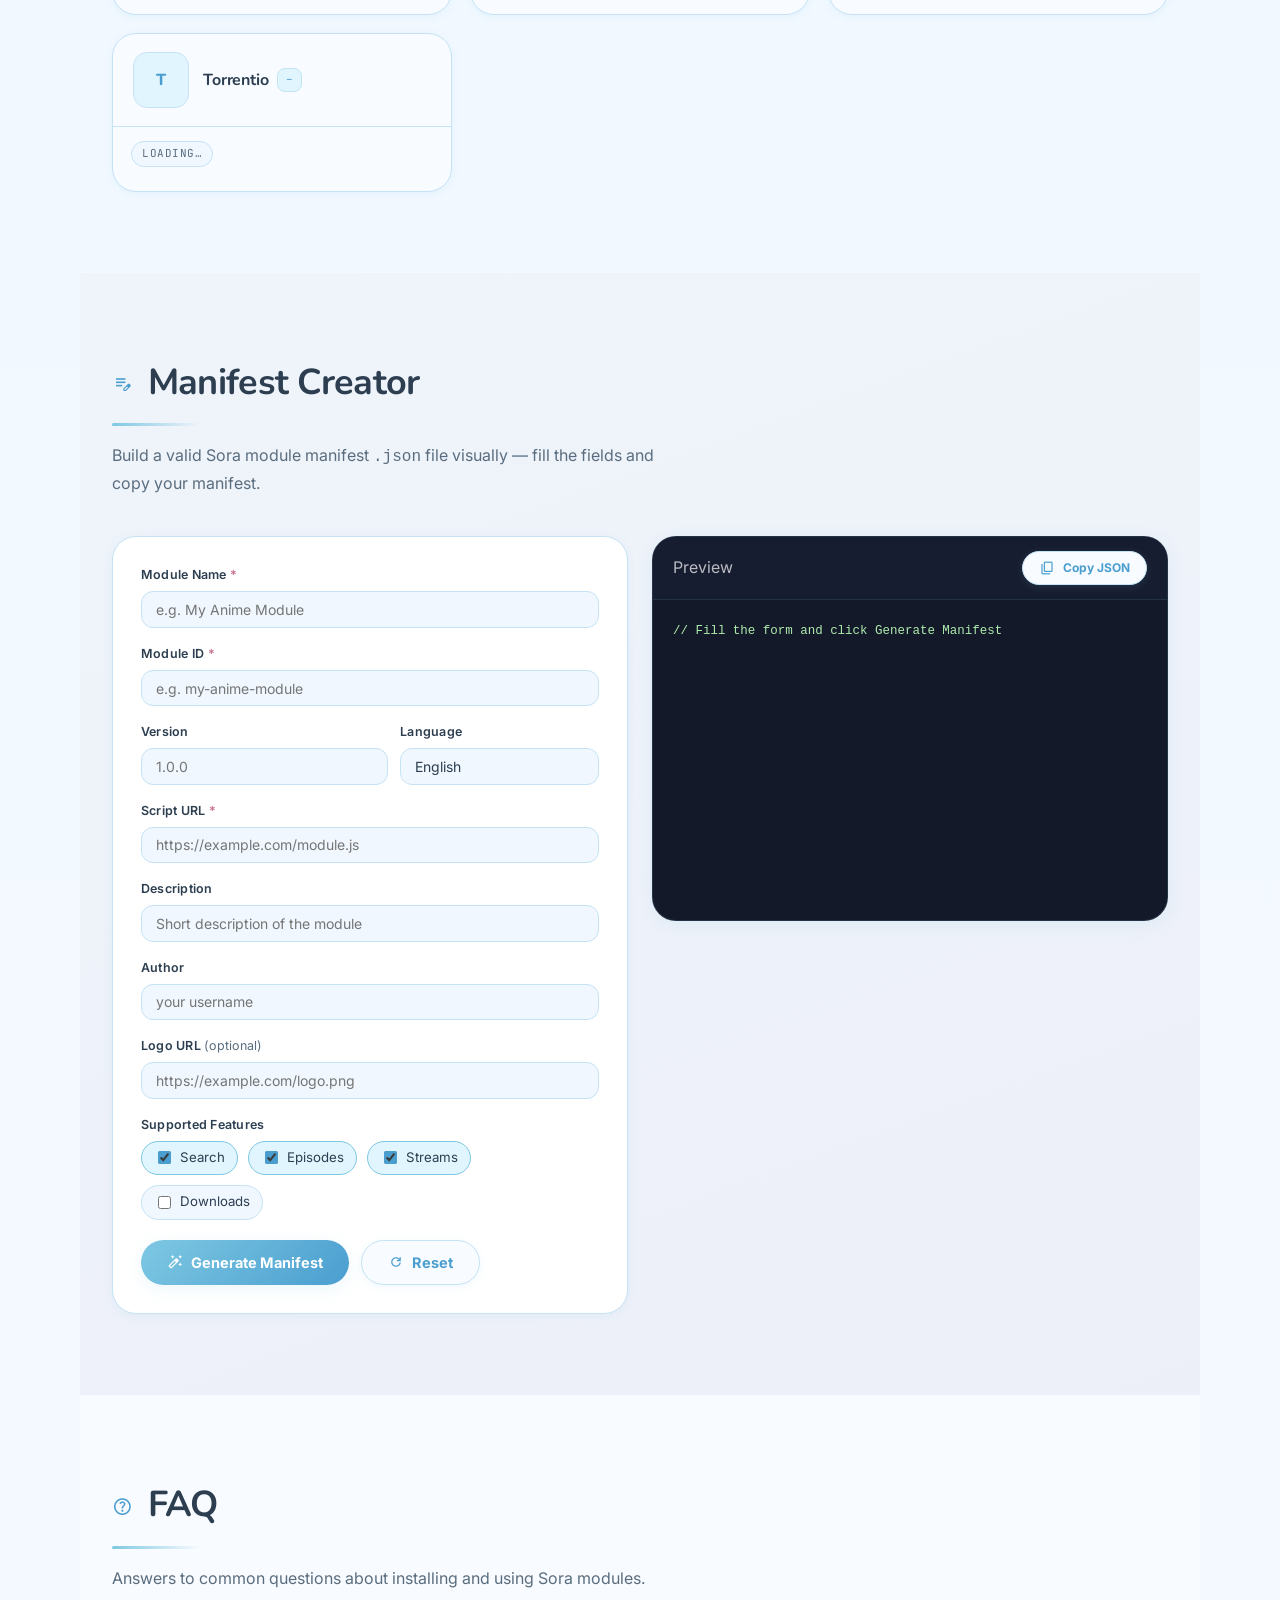
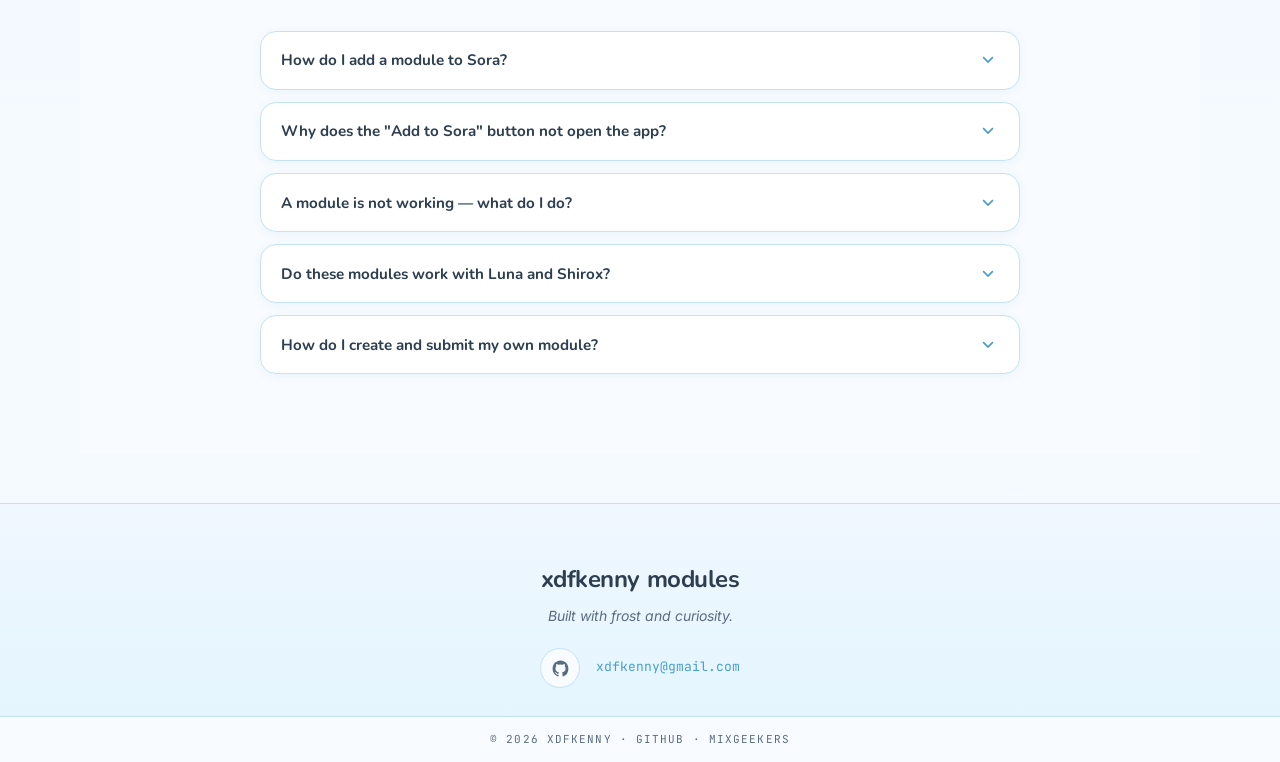
==== commit db28285b: "feat(filters): split library into 5 distinct categories - index.html: All + Anime (movie) + Movies (" ====
--- a/index.html
+++ b/index.html
@@ -81,10 +81,12 @@
 
         <div class="filter-pills-row">
           <div class="filter-group" id="categoryFilters">
-            <button type="button" class="filter-pill active" data-category="all"><span class="material-symbols-outlined icon-sm">grid_view</span> All Modules</button>
-            <button type="button" class="filter-pill" data-category="anime"><span class="material-symbols-outlined icon-sm">movie</span> Anime & Movies</button>
-            <button type="button" class="filter-pill" data-category="manga"><span class="material-symbols-outlined icon-sm">auto_stories</span> Manga & Novels</button>
-            <button type="button" class="filter-pill" data-category="torrent"><span class="material-symbols-outlined icon-sm">download</span> Torrents & Debrid</button>
+            <button type="button" class="filter-pill active" data-category="all"><span class="material-symbols-outlined icon-sm">grid_view</span> All</button>
+            <button type="button" class="filter-pill" data-category="anime"><span class="material-symbols-outlined icon-sm">movie</span> Anime</button>
+            <button type="button" class="filter-pill" data-category="movie"><span class="material-symbols-outlined icon-sm">theaters</span> Movies</button>
+            <button type="button" class="filter-pill" data-category="manga"><span class="material-symbols-outlined icon-sm">auto_stories</span> Manga</button>
+            <button type="button" class="filter-pill" data-category="novel"><span class="material-symbols-outlined icon-sm">menu_book</span> Novels</button>
+            <button type="button" class="filter-pill" data-category="torrent"><span class="material-symbols-outlined icon-sm">download</span> Torrents</button>
           </div>
 
           <div class="filter-group filter-group-apps" id="appFilters">
--- a/styles.css
+++ b/styles.css
@@ -786,30 +786,38 @@
   border: 1px solid rgba(74, 158, 207, 0.25);
 }
 
-/* Quick Card Actions */
+/* Quick Card Actions - full width */
+.links {
+  width: 100%;
+  margin-top: auto;
+}
+
 .card-quick-actions {
   display: flex;
-  gap: 6px;
-  margin-top: 10px;
+  gap: 8px;
+  width: 100%;
+  margin-top: 12px;
 }
 
 .btn-card-action {
-  flex: 1;
+  flex: 1 1 0;
+  min-width: 0;
   appearance: none;
   display: inline-flex;
   align-items: center;
   justify-content: center;
-  gap: 5px;
+  gap: 6px;
   border: 1px solid var(--border);
   background: var(--bg);
   color: var(--fg);
   font-family: var(--font-body);
-  font-size: 12px;
-  font-weight: 600;
-  padding: 6px 10px;
+  font-size: 13px;
+  font-weight: 700;
+  padding: 12px 16px;
   border-radius: var(--r-md);
   cursor: pointer;
   transition: background 0.2s, border-color 0.2s, color 0.2s, transform 0.2s var(--ease-bounce);
+  white-space: nowrap;
 }
 
 .btn-card-action:hover {
@@ -847,6 +855,88 @@
   box-shadow: 0 4px 14px rgba(50, 120, 220, 0.45);
 }
 
+/* ===== Cufiy-style card meta & split button (no owner) ===== */
+.cufiy-head-info {
+  flex: 1;
+  min-width: 0;
+}
+
+.cufiy-meta {
+  display: flex;
+  align-items: center;
+  justify-content: center;
+  gap: 8px;
+  flex-wrap: wrap;
+  margin: 4px 0 2px;
+  font-size: 14px;
+  color: var(--fg-muted);
+}
+
+.cufiy-flag {
+  font-size: 18px;
+  line-height: 1;
+}
+
+.cufiy-lang {
+  font-weight: 600;
+  color: var(--fg);
+  font-size: 14px;
+}
+
+.cufiy-type,
+.cufiy-dl {
+  color: var(--accent-dark);
+  opacity: 0.85;
+  font-size: 16px !important;
+}
+
+.cufiy-actions {
+  display: flex;
+  width: 100%;
+  border-radius: var(--r-md);
+  overflow: hidden;
+  margin-top: 12px;
+  box-shadow: var(--shadow-sm);
+  height: 46px;
+}
+
+.cufiy-add {
+  flex: 1;
+  display: flex;
+  align-items: center;
+  justify-content: center;
+  background: linear-gradient(135deg, hsl(245, 85%, 62%) 0%, hsl(250, 80%, 58%) 100%);
+  color: #fff;
+  font-family: var(--font-body);
+  font-weight: 700;
+  font-size: 15px;
+  text-decoration: none;
+  transition: filter 0.2s, transform 0.2s;
+}
+
+.cufiy-add:hover {
+  filter: brightness(0.96);
+  color: #fff;
+}
+
+.cufiy-copy {
+  width: 58px;
+  flex: none;
+  display: grid;
+  place-items: center;
+  background: var(--frost);
+  border: none;
+  border-left: 1px solid rgba(0,0,0,0.06);
+  color: var(--fg-muted);
+  cursor: pointer;
+  transition: background 0.2s, color 0.2s;
+}
+
+.cufiy-copy:hover {
+  background: var(--border);
+  color: var(--accent-dark);
+}
+
 
 .library-summary {
   margin-bottom: 16px;
@@ -902,16 +992,16 @@
 .card-head {
   display: flex;
   align-items: center;
-  gap: 12px;
-  padding: 16px 18px;
+  gap: 14px;
+  padding: 18px 20px;
   border-bottom: 1px solid var(--border);
 }
 
 .card-icon {
-  width: 46px;
-  height: 46px;
+  width: 56px;
+  height: 56px;
   flex: none;
-  border-radius: var(--r-lg);
+  border-radius: 14px;
   background: var(--frost);
   border: 1px solid var(--border);
   display: grid;
@@ -1231,11 +1321,15 @@
   }
 
   .card-quick-actions {
-    flex-wrap: wrap;
+    flex-wrap: nowrap;
+    gap: 8px;
   }
 
   .btn-card-action {
-    flex: 1 1 45%;
+    flex: 1 1 0;
+    min-width: 0;
+    padding: 11px 12px;
+    font-size: 12.5px;
   }
 
   .filter-pills-row {
@@ -1254,7 +1348,10 @@
 
 @media (max-width: 400px) {
   .btn-card-action {
-    flex: 1 1 100%;
+    flex: 1 1 0;
+    min-width: 0;
+    font-size: 12px;
+    padding: 10px 10px;
   }
 }
 
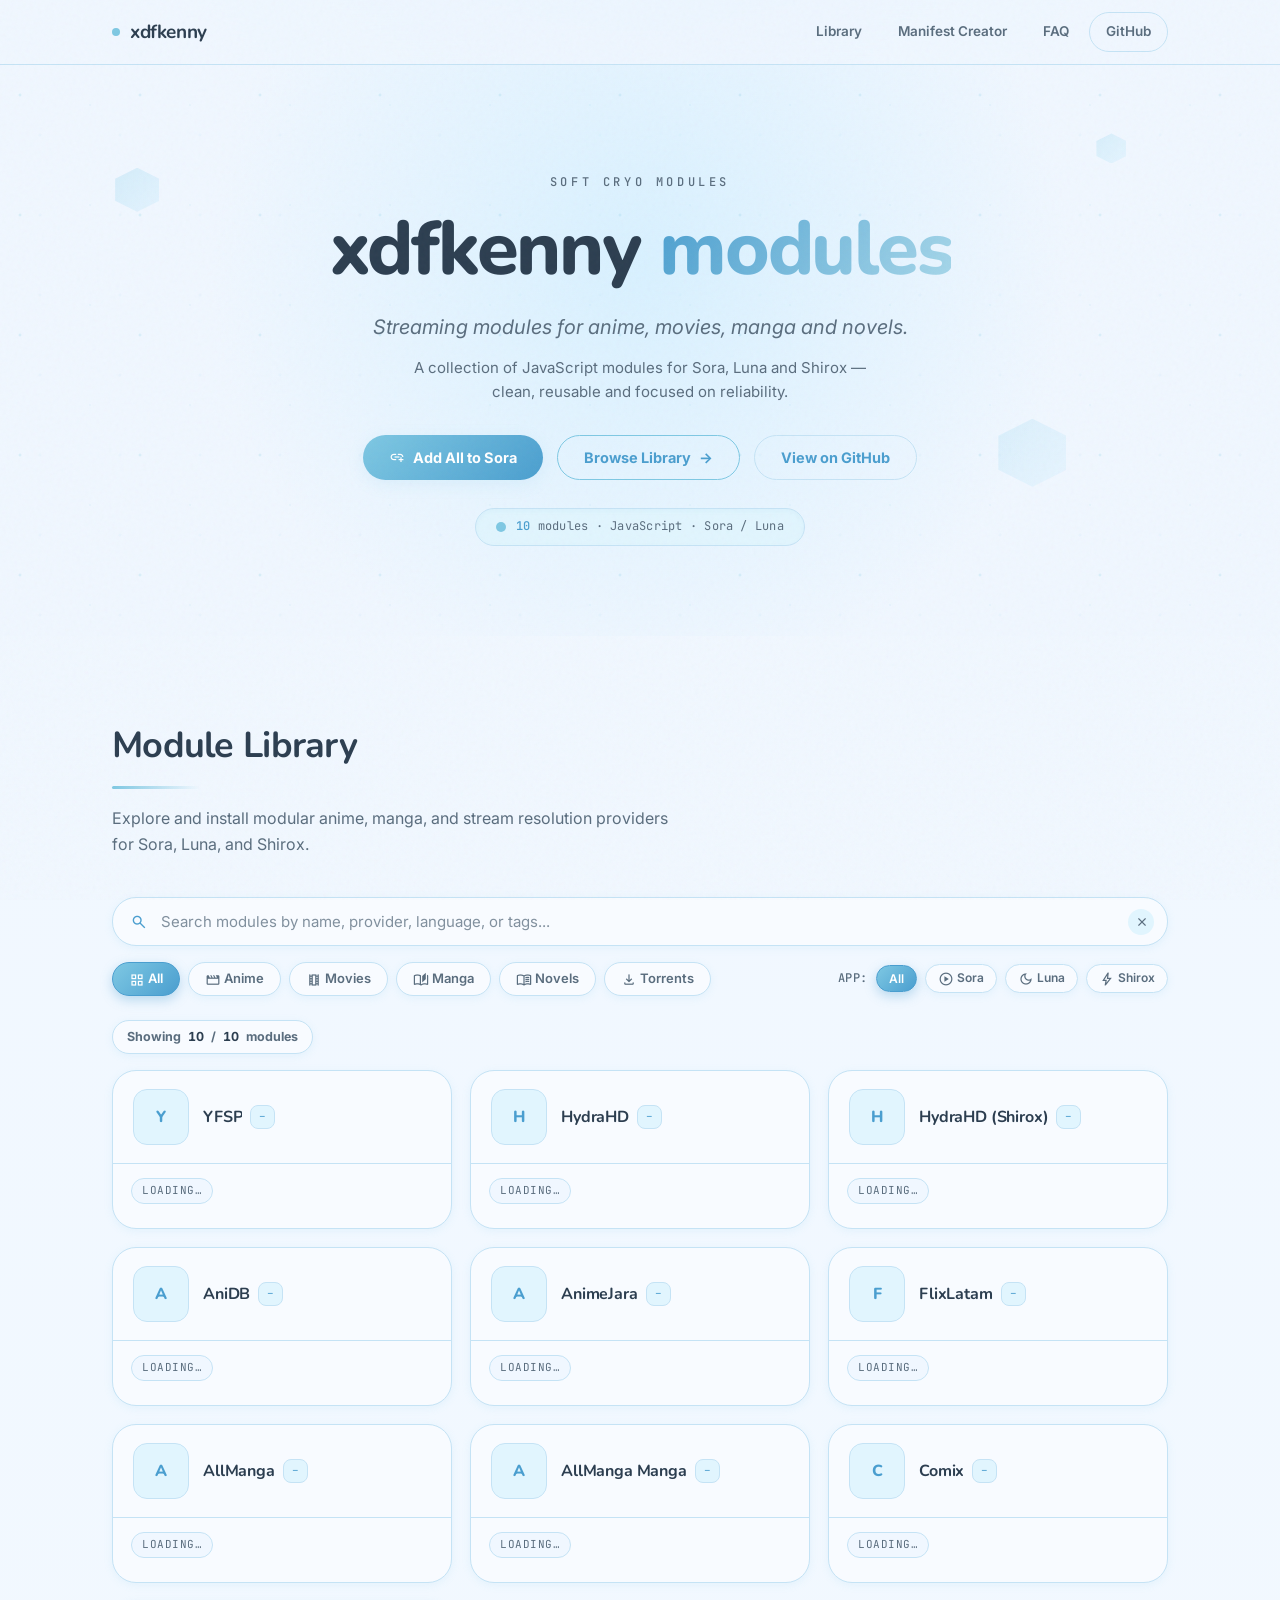
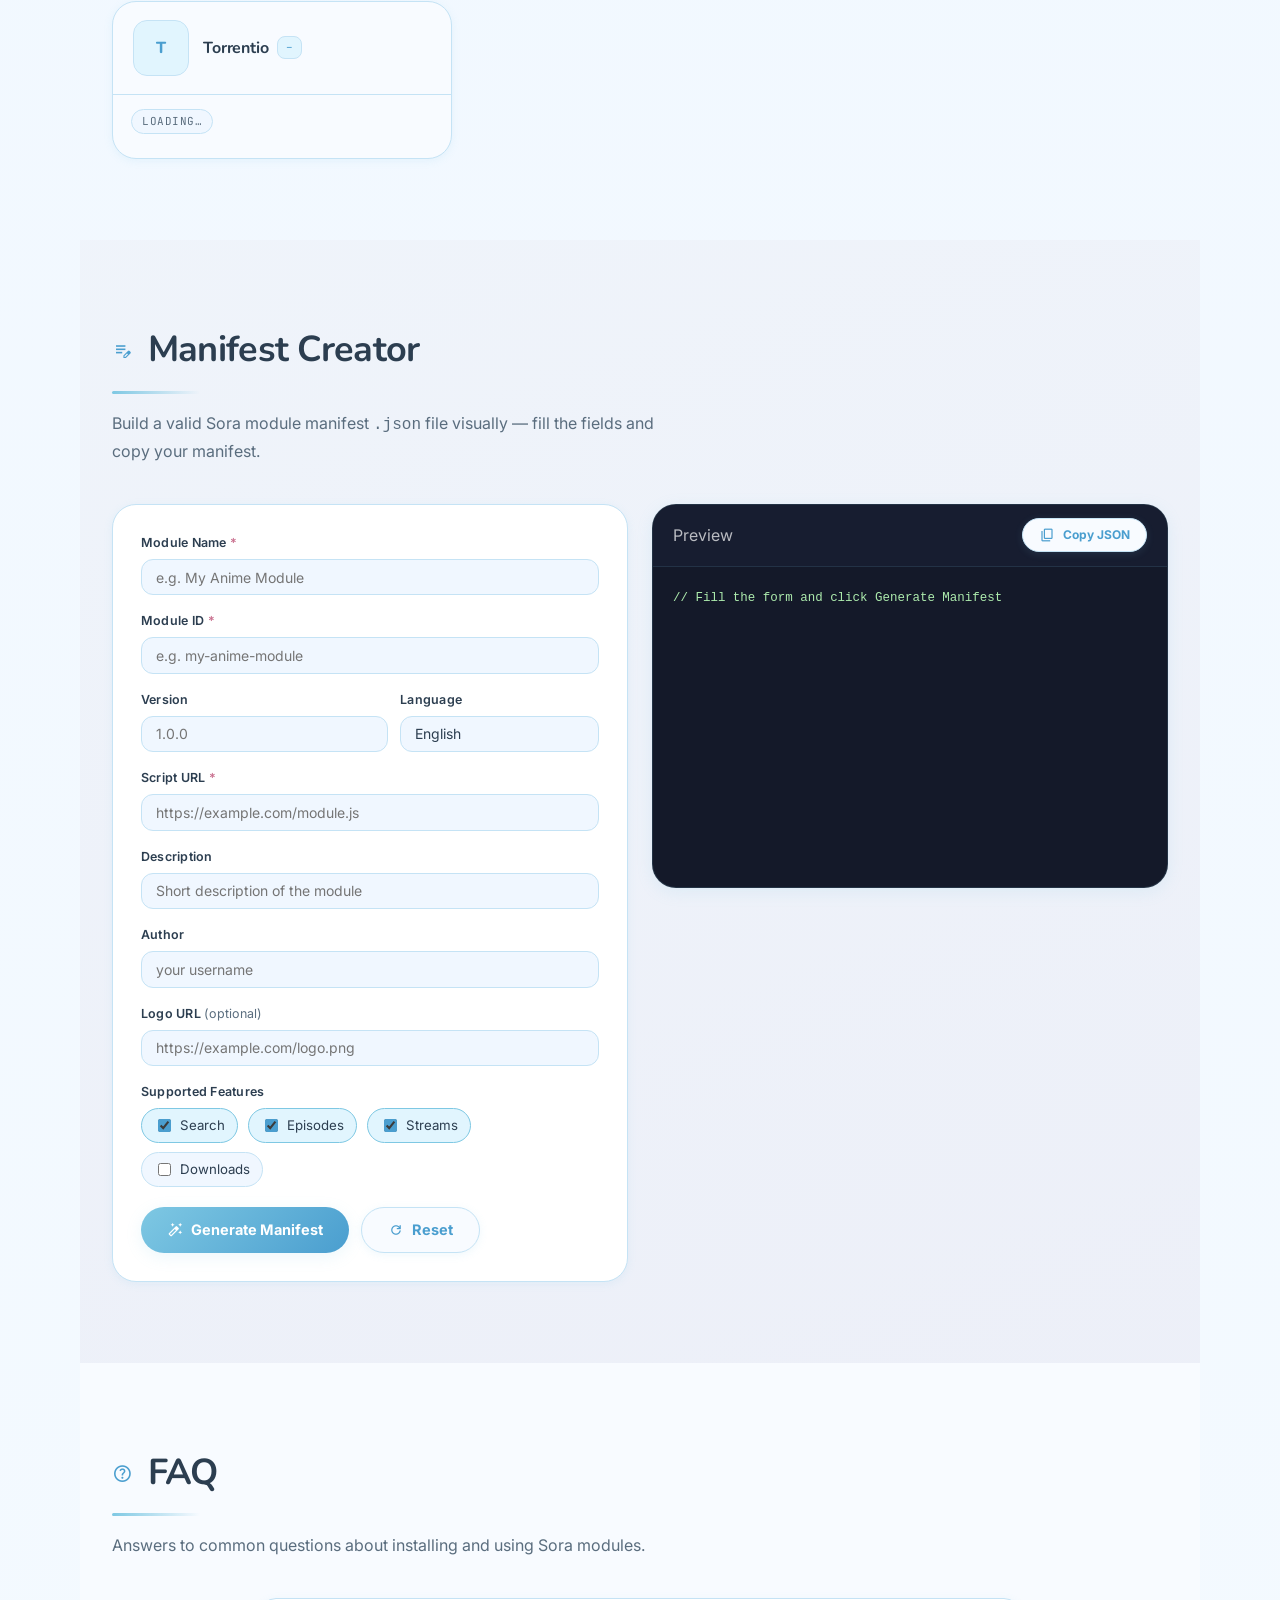
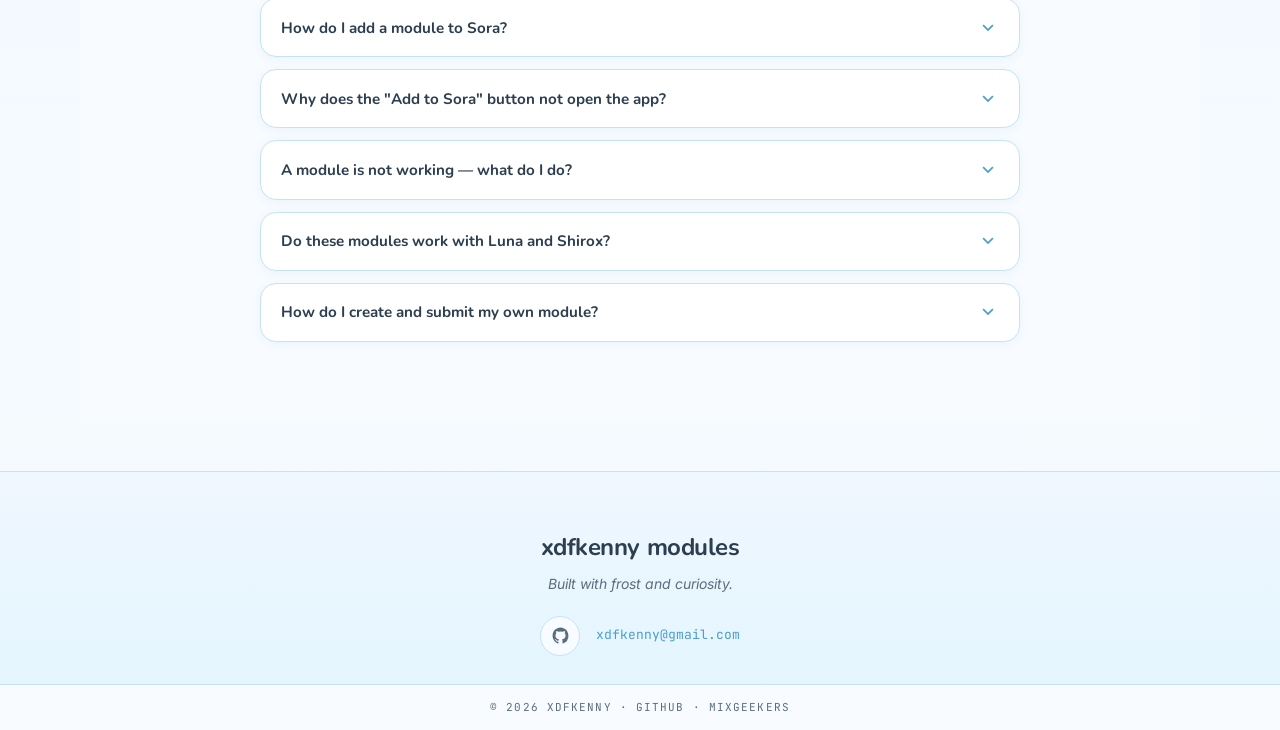
==== commit e30810ea: "chore: remove AI/vibe-coded traces - README: tagline -> Streaming modules for anime, movies, manga a" ====
--- a/index.html
+++ b/index.html
@@ -46,8 +46,8 @@
     <div class="hero-inner">
       <p class="eyebrow">Soft Cryo Modules</p>
       <h1 class="hero-title">xdfkenny <span>modules</span></h1>
-      <p class="hero-sub">Modular AI agent components for anime streaming, torrent resolution, and manga reading.</p>
-      <p class="hero-desc">A collection of vibe-coded JavaScript modules designed for Sora, Luna, and Shirox integration — clean, reusable, and frost-tempered.</p>
+      <p class="hero-sub">Streaming modules for anime, movies, manga and novels.</p>
+      <p class="hero-desc">A collection of JavaScript modules for Sora, Luna and Shirox — clean, reusable and focused on reliability.</p>
       <div class="hero-cta">
         <a class="btn btn-primary" id="btnHeroAddSora" href="sora://default_page?url=https%3A%2F%2Fxdfkenny.dpdns.org%2Fxdfkenny-sora-modules%2Fmodules.json">
           <span class="material-symbols-outlined icon-sm">add_link</span> Add All to Sora
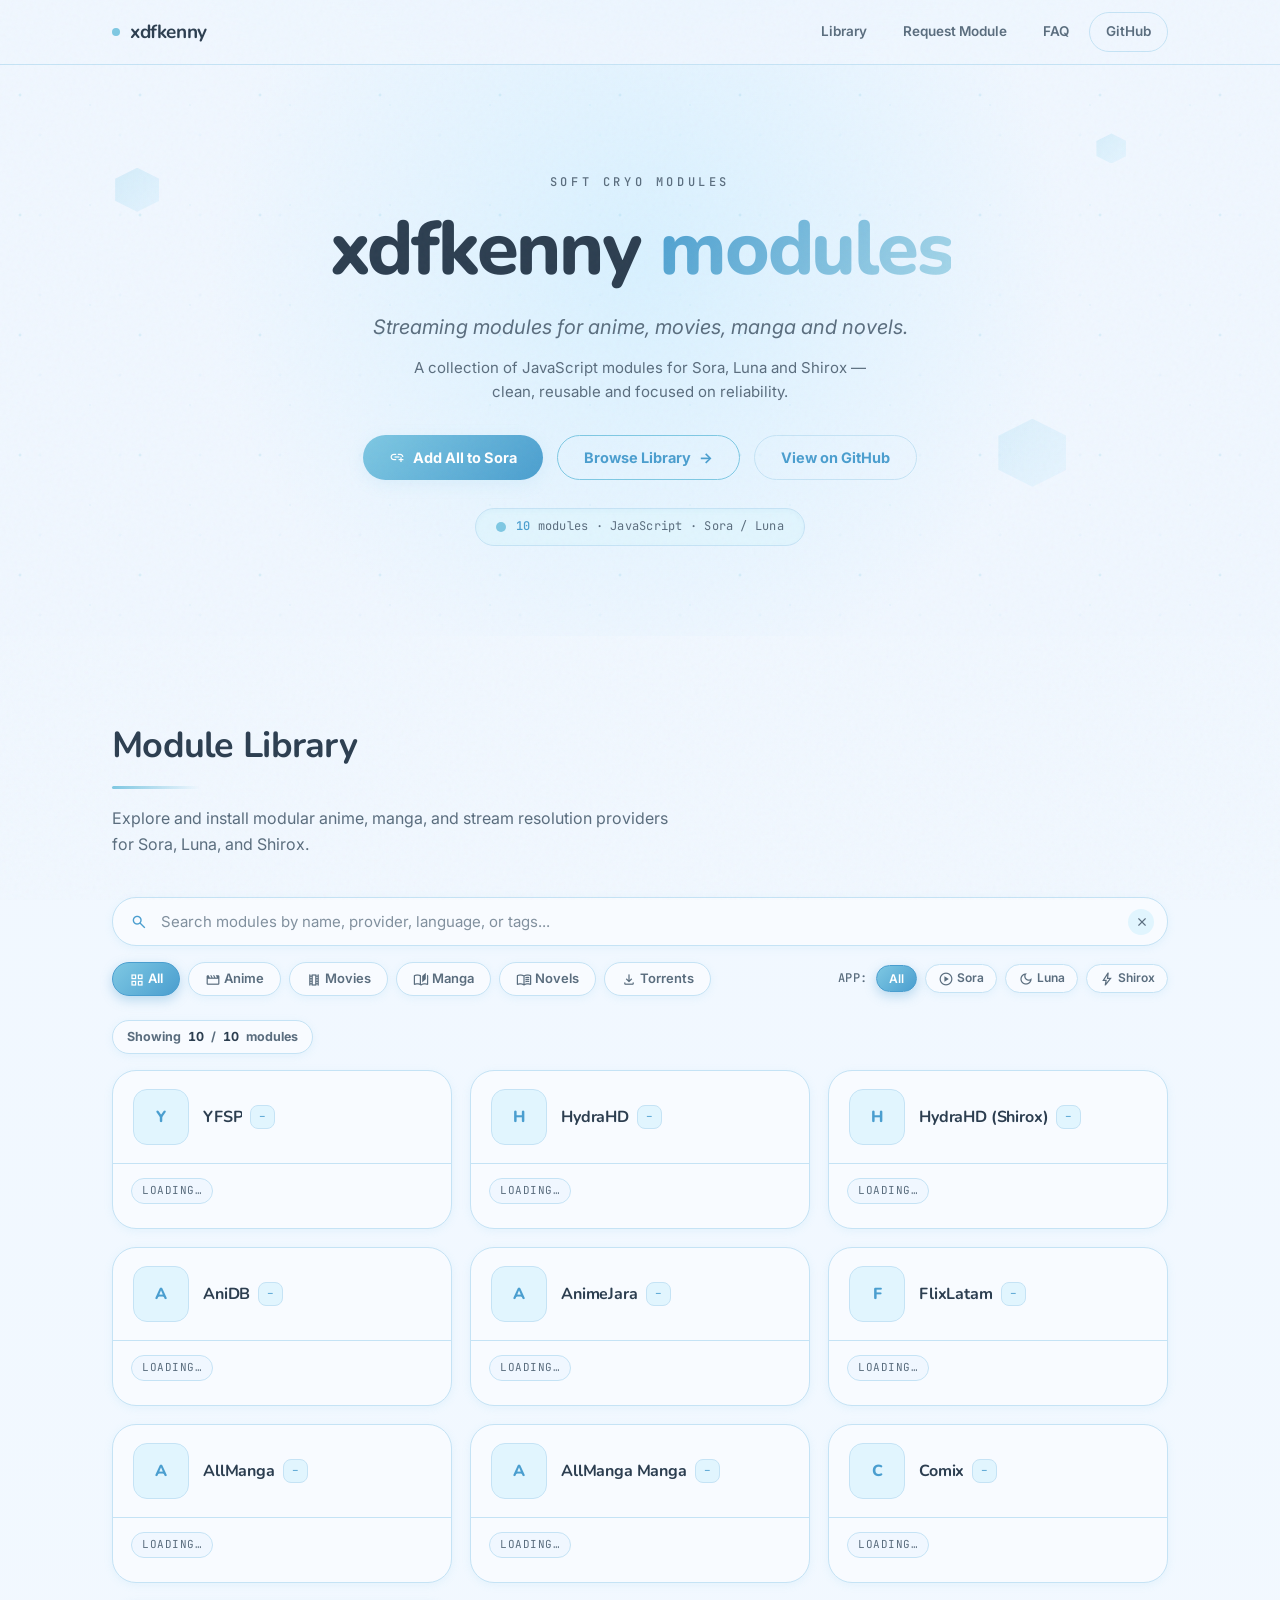
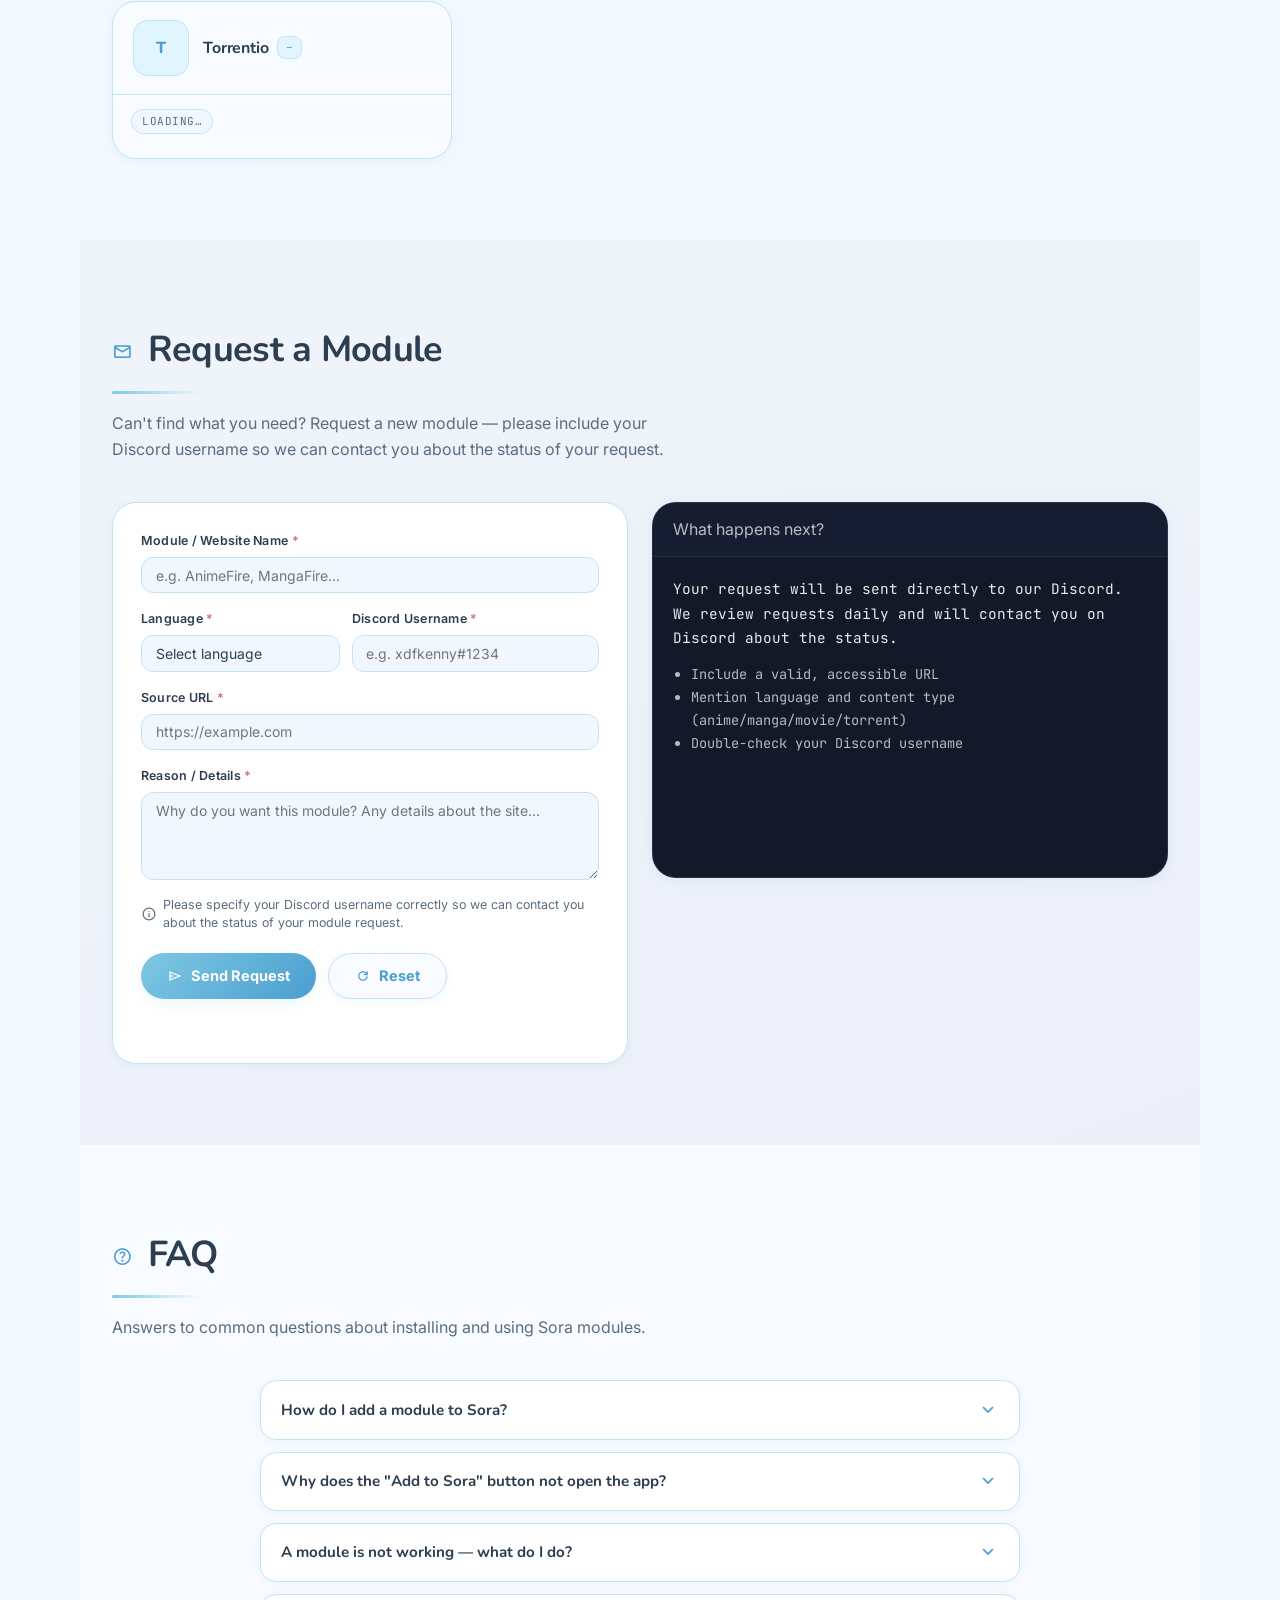
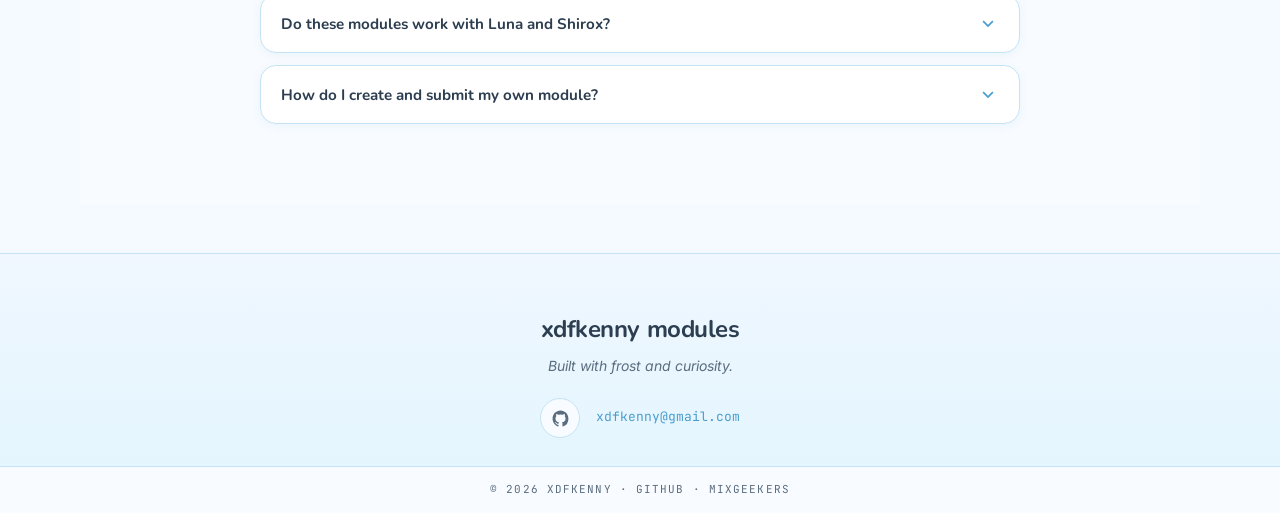
==== commit 6d3d98af: "feat: replace Manifest Creator with Request Module Discord form - index.html: Manifest Creator -> Re" ====
--- a/index.html
+++ b/index.html
@@ -30,7 +30,7 @@
       </button>
       <div class="nav-links" id="navLinks">
         <a class="nav-link" href="#modules">Library</a>
-        <a class="nav-link" href="#creator">Manifest Creator</a>
+        <a class="nav-link" href="#creator">Request Module</a>
         <a class="nav-link" href="#faq">FAQ</a>
         <a class="nav-link nav-link-ext" href="https://github.com/xdfkenny/xdfkenny-sora-modules" target="_blank" rel="noopener noreferrer">GitHub</a>
       </div>
@@ -106,86 +106,72 @@
       <div class="grid" id="grid"></div>
     </section>
 
-    <!-- ===== Manifest Creator ===== -->
+    <!-- ===== Request Module ===== -->
     <section class="section section-creator" id="creator">
       <div class="section-head">
-        <h2><span class="material-symbols-outlined icon-heading">edit_note</span> Manifest Creator</h2>
-        <p class="section-intro">Build a valid Sora module manifest <code>.json</code> file visually — fill the fields and copy your manifest.</p>
+        <h2><span class="material-symbols-outlined icon-heading">mail</span> Request a Module</h2>
+        <p class="section-intro">Can't find what you need? Request a new module — please include your Discord username so we can contact you about the status of your request.</p>
       </div>
       <div class="creator-grid">
         <div class="creator-form">
           <div class="creator-field">
-            <label class="creator-label" for="crName">Module Name <span class="req">*</span></label>
-            <input class="creator-input" id="crName" type="text" placeholder="e.g. My Anime Module" />
-          </div>
-          <div class="creator-field">
-            <label class="creator-label" for="crId">Module ID <span class="req">*</span></label>
-            <input class="creator-input" id="crId" type="text" placeholder="e.g. my-anime-module" />
+            <label class="creator-label" for="rqName">Module / Website Name <span class="req">*</span></label>
+            <input class="creator-input" id="rqName" type="text" placeholder="e.g. AnimeFire, MangaFire..." required />
           </div>
           <div class="creator-row">
             <div class="creator-field">
-              <label class="creator-label" for="crVersion">Version</label>
-              <input class="creator-input" id="crVersion" type="text" placeholder="1.0.0" />
+              <label class="creator-label" for="rqLang">Language <span class="req">*</span></label>
+              <select class="creator-input" id="rqLang" required>
+                <option value="">Select language</option>
+                <option value="English">English</option>
+                <option value="Spanish">Spanish</option>
+                <option value="Portuguese">Portuguese</option>
+                <option value="Japanese">Japanese</option>
+                <option value="French">French</option>
+                <option value="German">German</option>
+                <option value="Italian">Italian</option>
+                <option value="Korean">Korean</option>
+                <option value="Chinese">Chinese</option>
+                <option value="Arabic">Arabic</option>
+                <option value="Multi">Multi</option>
+              </select>
             </div>
             <div class="creator-field">
-              <label class="creator-label" for="crLang">Language</label>
-              <select class="creator-input" id="crLang">
-                <option value="en">English</option>
-                <option value="es">Spanish</option>
-                <option value="pt">Portuguese</option>
-                <option value="ja">Japanese</option>
-                <option value="fr">French</option>
-                <option value="de">German</option>
-                <option value="it">Italian</option>
-                <option value="ko">Korean</option>
-                <option value="zh">Chinese</option>
-                <option value="ar">Arabic</option>
-                <option value="multi">Multi</option>
-              </select>
+              <label class="creator-label" for="rqDiscord">Discord Username <span class="req">*</span></label>
+              <input class="creator-input" id="rqDiscord" type="text" placeholder="e.g. xdfkenny#1234" required />
             </div>
           </div>
           <div class="creator-field">
-            <label class="creator-label" for="crScript">Script URL <span class="req">*</span></label>
-            <input class="creator-input" id="crScript" type="url" placeholder="https://example.com/module.js" />
+            <label class="creator-label" for="rqUrl">Source URL <span class="req">*</span></label>
+            <input class="creator-input" id="rqUrl" type="url" placeholder="https://example.com" required />
           </div>
           <div class="creator-field">
-            <label class="creator-label" for="crDescription">Description</label>
-            <input class="creator-input" id="crDescription" type="text" placeholder="Short description of the module" />
-          </div>
-          <div class="creator-field">
-            <label class="creator-label" for="crAuthor">Author</label>
-            <input class="creator-input" id="crAuthor" type="text" placeholder="your username" />
-          </div>
-          <div class="creator-field">
-            <label class="creator-label" for="crLogo">Logo URL <span class="opt">(optional)</span></label>
-            <input class="creator-input" id="crLogo" type="url" placeholder="https://example.com/logo.png" />
-          </div>
-          <div class="creator-field">
-            <label class="creator-label">Supported Features</label>
-            <div class="creator-checks">
-              <label class="creator-check"><input type="checkbox" id="crFeatSearch" checked /> Search</label>
-              <label class="creator-check"><input type="checkbox" id="crFeatEpisodes" checked /> Episodes</label>
-              <label class="creator-check"><input type="checkbox" id="crFeatStreams" checked /> Streams</label>
-              <label class="creator-check"><input type="checkbox" id="crFeatDownload" /> Downloads</label>
-            </div>
-          </div>
+            <label class="creator-label" for="rqReason">Reason / Details <span class="req">*</span></label>
+            <textarea class="creator-input" id="rqReason" rows="4" placeholder="Why do you want this module? Any details about the site..." required></textarea>
+          </div>
+          <p class="creator-hint"><span class="material-symbols-outlined icon-sm">info</span> Please specify your Discord username correctly so we can contact you about the status of your module request.</p>
           <div class="creator-actions">
-            <button class="btn btn-primary" id="crGenerate" type="button">
-              <span class="material-symbols-outlined icon-sm">auto_fix_high</span> Generate Manifest
+            <button class="btn btn-primary" id="rqSubmit" type="button">
+              <span class="material-symbols-outlined icon-sm">send</span> Send Request
             </button>
-            <button class="btn btn-soft" id="crReset" type="button">
+            <button class="btn btn-soft" id="rqReset" type="button">
               <span class="material-symbols-outlined icon-sm">refresh</span> Reset
             </button>
           </div>
+          <p class="creator-status" id="rqStatus" aria-live="polite"></p>
         </div>
         <div class="creator-preview">
           <div class="creator-preview-header">
-            <span class="card-label">Preview</span>
-            <button class="btn btn-soft btn-tiny" id="crCopy" type="button">
-              <span class="material-symbols-outlined icon-sm">content_copy</span> Copy JSON
-            </button>
-          </div>
-          <pre class="creator-output" id="crOutput"><code id="crCode">// Fill the form and click Generate Manifest</code></pre>
+            <span class="card-label">What happens next?</span>
+          </div>
+          <div class="creator-output" style="white-space: normal; line-height: 1.7;">
+            <p style="margin:0 0 12px;color:rgba(255,255,255,0.9);font-size:0.9rem">Your request will be sent directly to our Discord. We review requests daily and will contact you on Discord about the status.</p>
+            <ul style="margin:0;padding-left:18px;color:rgba(255,255,255,0.7);font-size:0.85rem">
+              <li>Include a valid, accessible URL</li>
+              <li>Mention language and content type (anime/manga/movie/torrent)</li>
+              <li>Double-check your Discord username</li>
+            </ul>
+          </div>
         </div>
       </div>
     </section>
--- a/styles.css
+++ b/styles.css
@@ -1495,6 +1495,26 @@
   margin-top: 0.25rem;
 }
 
+.creator-hint {
+  display: flex;
+  align-items: center;
+  gap: 6px;
+  font-size: 0.78rem;
+  color: var(--fg-muted);
+  margin: 0;
+  line-height: 1.5;
+}
+
+.creator-status {
+  margin: 4px 0 0;
+  font-size: 0.85rem;
+  font-weight: 600;
+  min-height: 1.2em;
+}
+
+.creator-status.ok { color: var(--status-ok); }
+.creator-status.err { color: var(--status-fail); }
+
 .creator-preview {
   background: hsl(225, 35%, 12%);
   border: 1px solid rgba(126, 200, 227, 0.15);
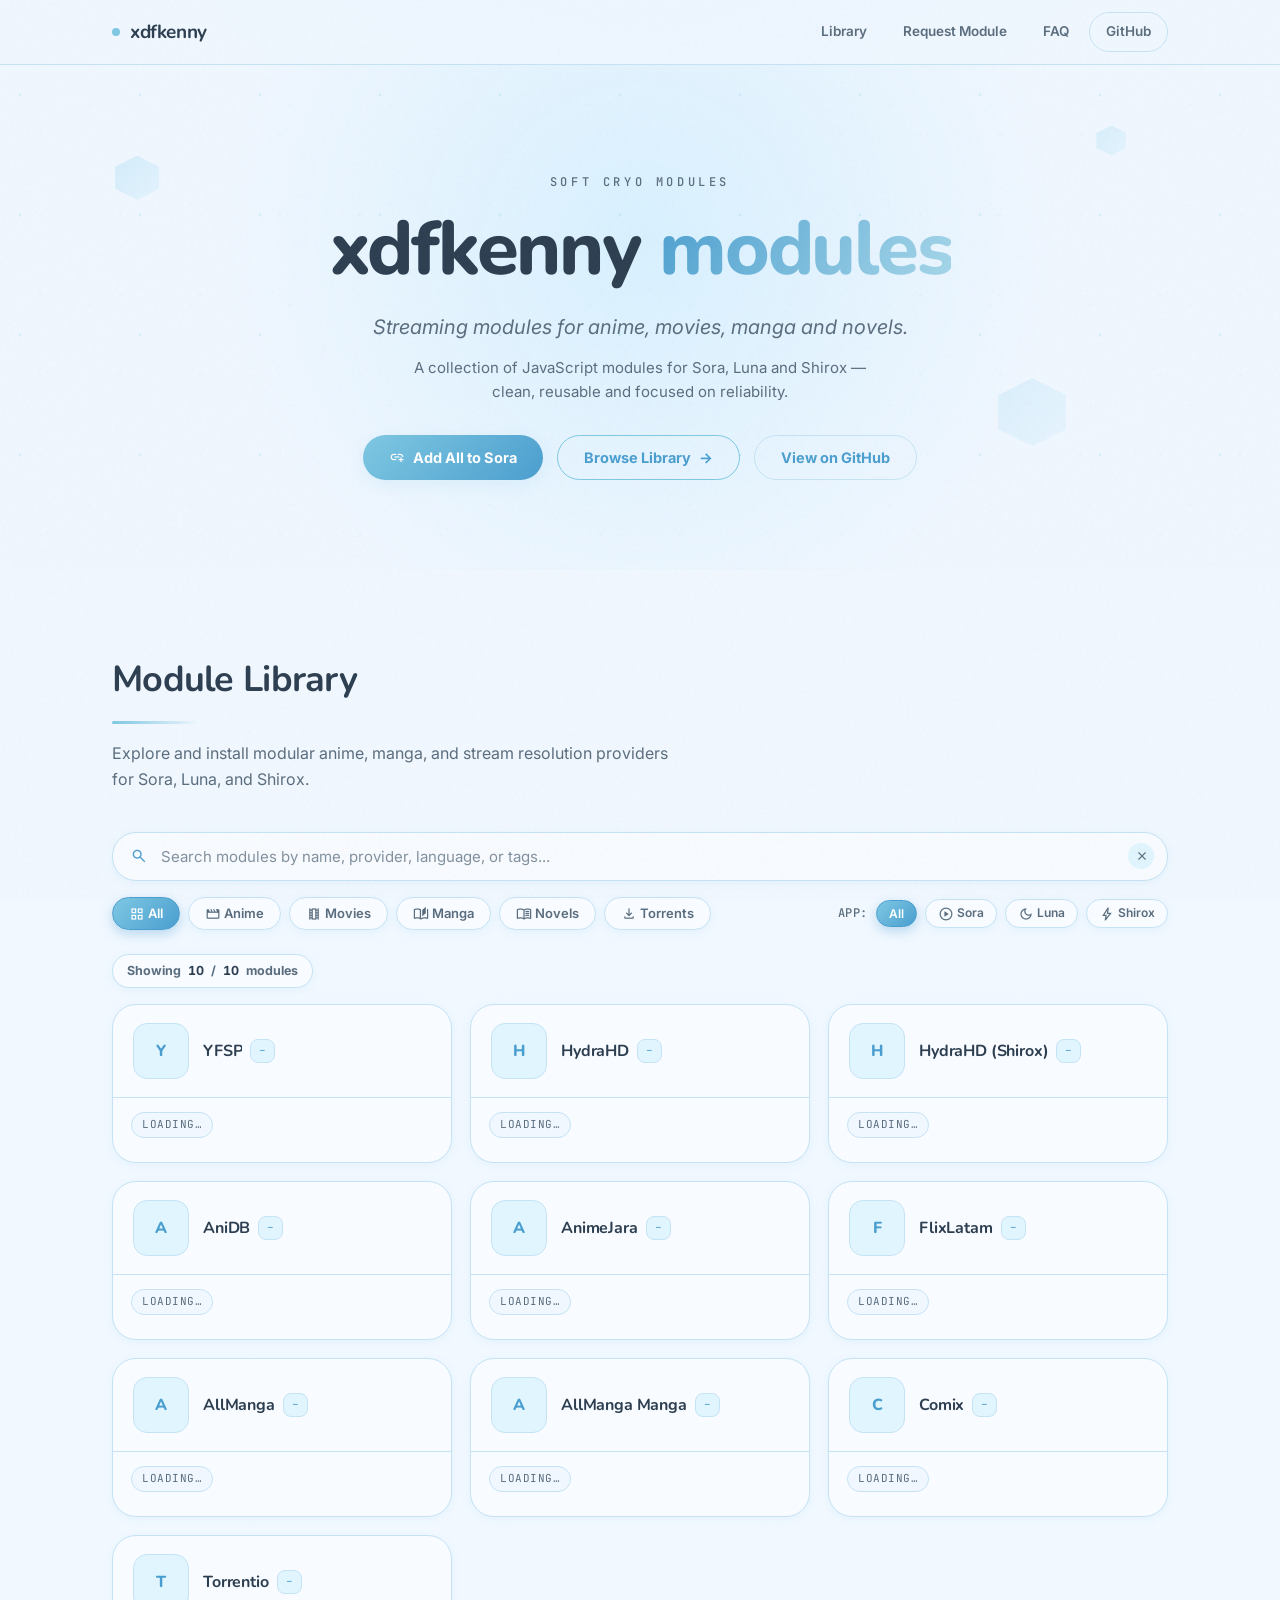
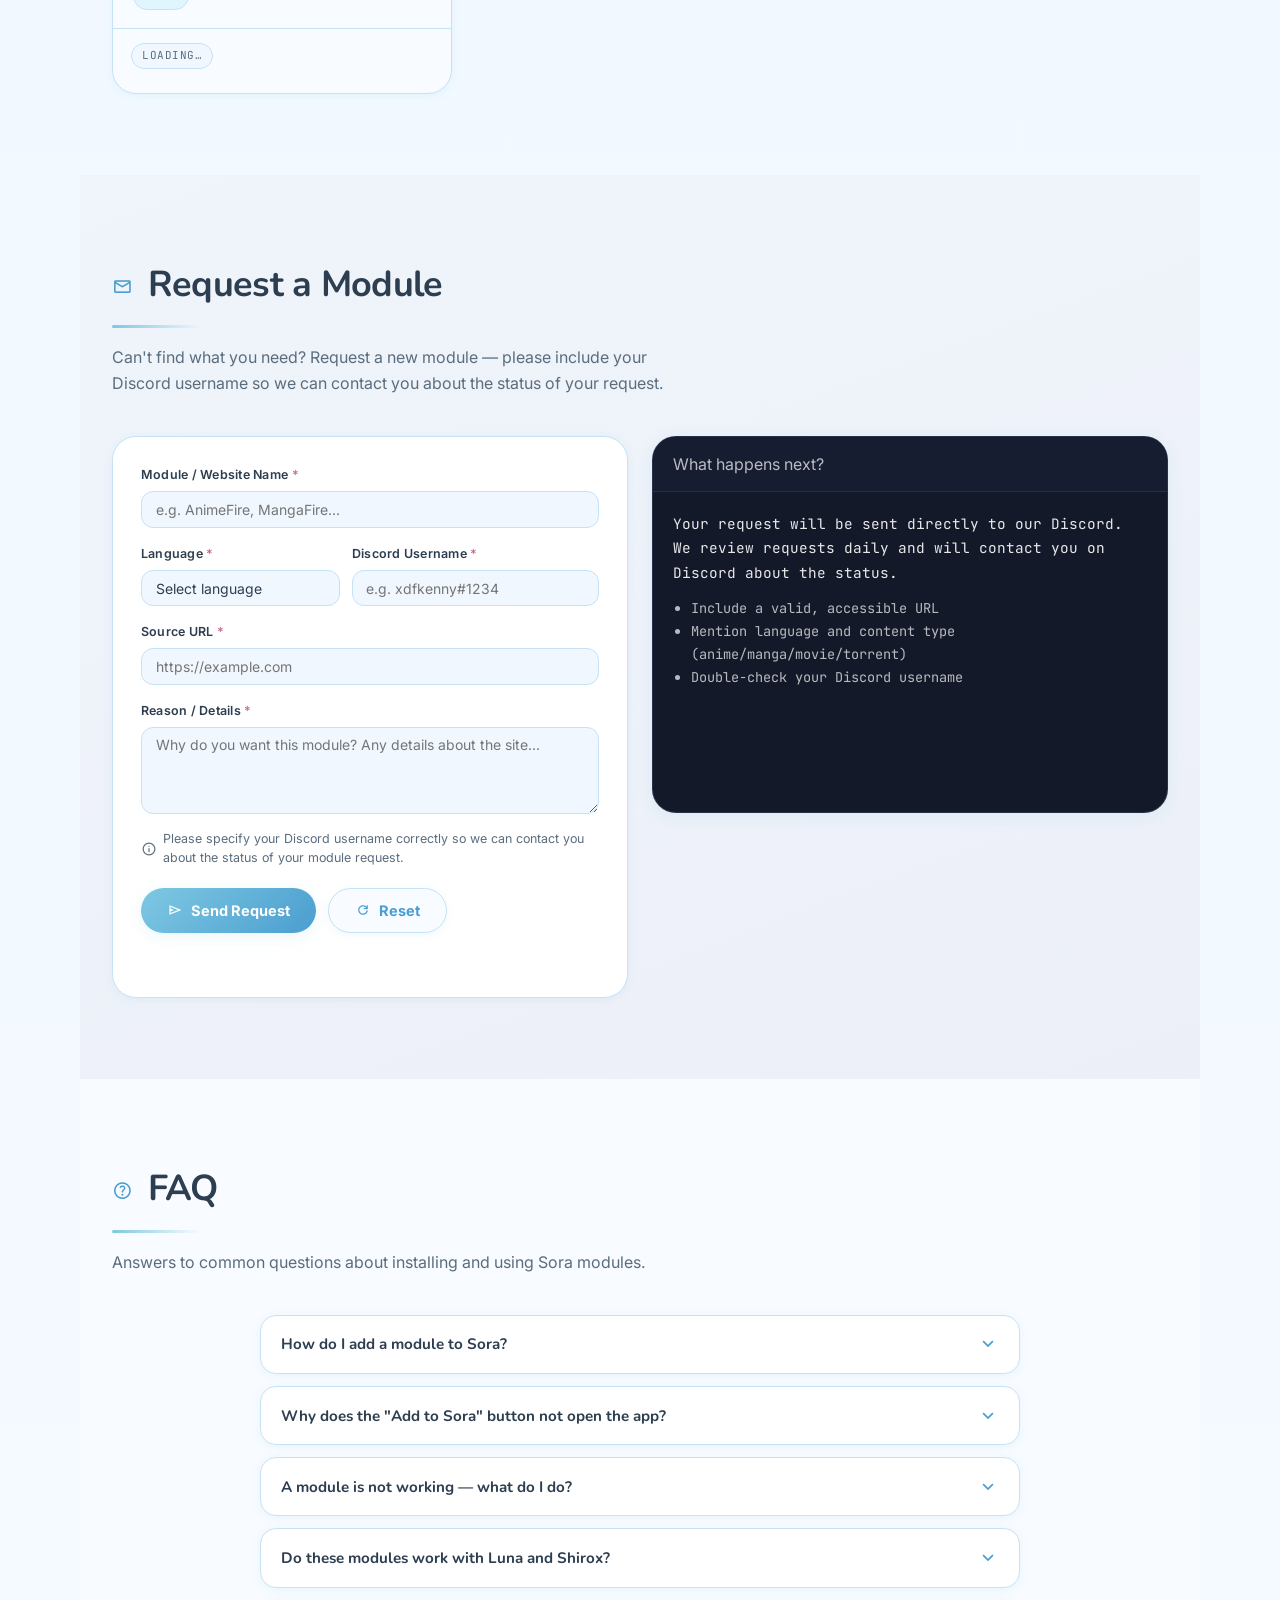
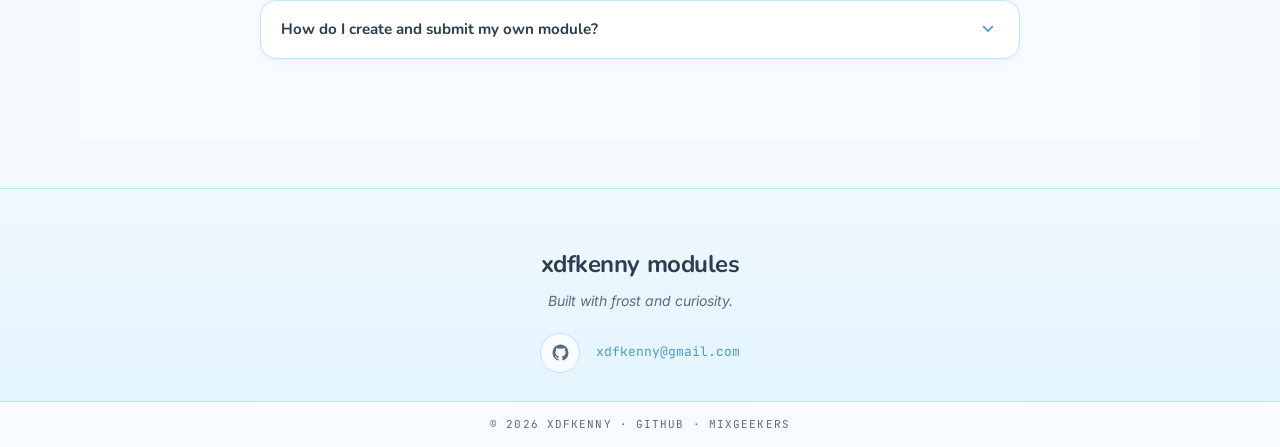
==== commit acc82624: "fix: remove hero status pill and match Add to Sora to frost palette - index.html: delete status-pill" ====
--- a/index.html
+++ b/index.html
@@ -54,10 +54,6 @@
         </a>
         <a class="btn btn-secondary" href="#modules">Browse Library <span class="arrow" aria-hidden="true">→</span></a>
         <a class="btn btn-ghost" href="https://github.com/xdfkenny/xdfkenny-sora-modules" target="_blank" rel="noopener noreferrer">View on GitHub</a>
-      </div>
-      <div class="status-pill" aria-label="Repository status">
-        <span class="dot pulse" aria-hidden="true"></span>
-        <span class="status-text"><b id="heroCount">0</b> modules · JavaScript · Sora / Luna</span>
       </div>
     </div>
   </header>
--- a/styles.css
+++ b/styles.css
@@ -905,17 +905,20 @@
   display: flex;
   align-items: center;
   justify-content: center;
-  background: linear-gradient(135deg, hsl(245, 85%, 62%) 0%, hsl(250, 80%, 58%) 100%);
+  background: linear-gradient(135deg, var(--accent), var(--accent-dark));
   color: #fff;
   font-family: var(--font-body);
   font-weight: 700;
   font-size: 15px;
   text-decoration: none;
-  transition: filter 0.2s, transform 0.2s;
+  transition: transform 0.2s var(--ease-bounce), box-shadow 0.2s, filter 0.2s;
+  box-shadow: 0 2px 8px rgba(74, 158, 207, 0.25);
 }
 
 .cufiy-add:hover {
-  filter: brightness(0.96);
+  filter: brightness(1.02);
+  transform: translateY(-1px);
+  box-shadow: 0 4px 14px rgba(74, 158, 207, 0.35);
   color: #fff;
 }
 
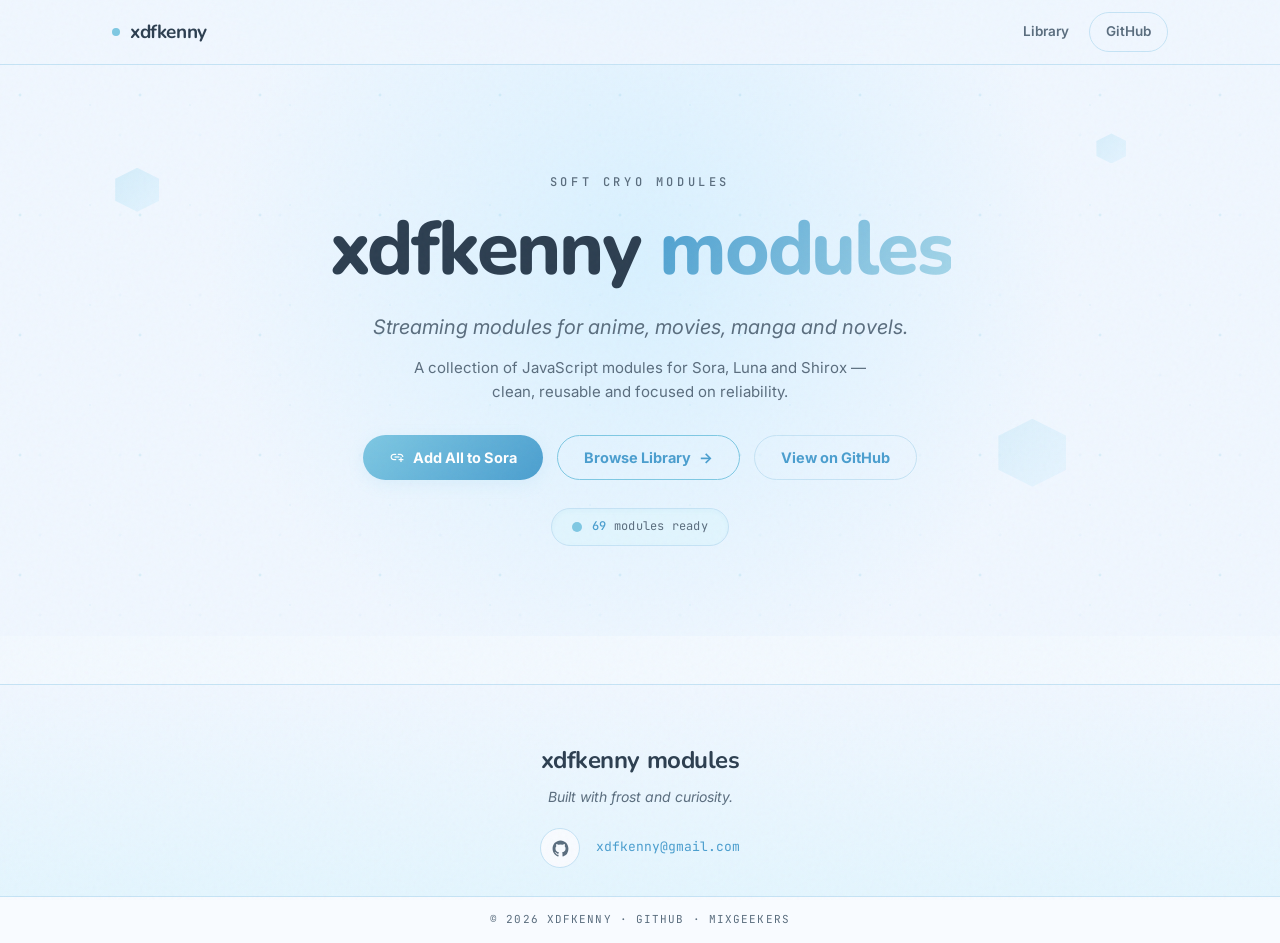
==== commit 783aa044: "site split: / (home) + /modules (library); discontinued badges (anime-nexus, torrentio); modules.jso" ====
--- a/index.html
+++ b/index.html
@@ -4,7 +4,7 @@
   <meta charset="utf-8" />
   <meta name="viewport" content="width=device-width, initial-scale=1" />
   <title>xdfkenny modules — Sora Module Library</title>
-  <meta name="description" content="Browse and install xdfkenny's Sora module library — anime, manga, torrent and debrid modules for Sora, Luna, and Shirox. One-click Add to Sora." />
+  <meta name="description" content="xdfkenny's Sora module library — streaming modules for anime, movies, manga and novels for Sora, Luna, and Shirox." />
   <link rel="icon" href="data:image/svg+xml,%3Csvg xmlns='http://www.w3.org/2000/svg' viewBox='0 0 32 32'%3E%3Crect width='32' height='32' rx='9' fill='%23E1F5FE'/%3E%3Cpath d='M16 5l9.5 5.5v11L16 27l-9.5-5.5v-11z' fill='%237EC8E3'/%3E%3Cpath d='M16 9.5L22 13v6l-6 3.5-6-3.5v-6z' fill='%23FFFFFF' opacity='.9'/%3E%3C/svg%3E" />
   <link rel="preconnect" href="https://fonts.googleapis.com" />
   <link rel="preconnect" href="https://fonts.gstatic.com" crossorigin />
@@ -29,203 +29,37 @@
         <span class="nav-toggle-bar"></span>
       </button>
       <div class="nav-links" id="navLinks">
-        <a class="nav-link" href="#modules">Library</a>
-        <a class="nav-link" href="#creator">Request Module</a>
-        <a class="nav-link" href="#faq">FAQ</a>
+        <a class="nav-link" href="modules/">Library</a>
         <a class="nav-link nav-link-ext" href="https://github.com/xdfkenny/xdfkenny-sora-modules" target="_blank" rel="noopener noreferrer">GitHub</a>
       </div>
     </div>
   </nav>
 
   <!-- ===== Hero ===== -->
-  <header class="hero" id="top">
-    <div class="hero-snow" aria-hidden="true"></div>
-    <div class="hero-hex hex-1" aria-hidden="true"></div>
-    <div class="hero-hex hex-2" aria-hidden="true"></div>
-    <div class="hero-hex hex-3" aria-hidden="true"></div>
-    <div class="hero-inner">
-      <p class="eyebrow">Soft Cryo Modules</p>
-      <h1 class="hero-title">xdfkenny <span>modules</span></h1>
-      <p class="hero-sub">Streaming modules for anime, movies, manga and novels.</p>
-      <p class="hero-desc">A collection of JavaScript modules for Sora, Luna and Shirox — clean, reusable and focused on reliability.</p>
-      <div class="hero-cta">
-        <a class="btn btn-primary" id="btnHeroAddSora" href="sora://default_page?url=https%3A%2F%2Fxdfkenny.dpdns.org%2Fxdfkenny-sora-modules%2Fmodules.json">
-          <span class="material-symbols-outlined icon-sm">add_link</span> Add All to Sora
-        </a>
-        <a class="btn btn-secondary" href="#modules">Browse Library <span class="arrow" aria-hidden="true">→</span></a>
-        <a class="btn btn-ghost" href="https://github.com/xdfkenny/xdfkenny-sora-modules" target="_blank" rel="noopener noreferrer">View on GitHub</a>
-      </div>
-    </div>
-  </header>
-
   <main id="main">
-
-    <!-- ===== Module Library ===== -->
-    <section class="section" id="modules">
-      <div class="section-head">
-        <h2>Module Library</h2>
-        <p class="section-intro">Explore and install modular anime, manga, and stream resolution providers for Sora, Luna, and Shirox.</p>
-      </div>
-
-      <!-- Library Search & Category Filter Bar -->
-      <div class="library-controls">
-        <div class="search-box">
-          <span class="material-symbols-outlined search-icon">search</span>
-          <input type="text" id="libSearch" class="search-input" placeholder="Search modules by name, provider, language, or tags..." aria-label="Search modules" />
-          <button type="button" id="libSearchClear" class="search-clear" aria-label="Clear search" hidden><span class="material-symbols-outlined icon-sm">close</span></button>
+    <header class="hero" id="top">
+      <div class="hero-snow" aria-hidden="true"></div>
+      <div class="hero-hex hex-1" aria-hidden="true"></div>
+      <div class="hero-hex hex-2" aria-hidden="true"></div>
+      <div class="hero-hex hex-3" aria-hidden="true"></div>
+      <div class="hero-inner">
+        <p class="eyebrow">Soft Cryo Modules</p>
+        <h1 class="hero-title">xdfkenny <span>modules</span></h1>
+        <p class="hero-sub">Streaming modules for anime, movies, manga and novels.</p>
+        <p class="hero-desc">A collection of JavaScript modules for Sora, Luna and Shirox — clean, reusable and focused on reliability.</p>
+        <div class="hero-cta">
+          <a class="btn btn-primary" id="btnHeroAddSora" href="sora://default_page?url=https%3A%2F%2Fxdfkenny.dpdns.org%2Fxdfkenny-sora-modules%2Fmodules%2F%3Fembed%3Dtrue">
+            <span class="material-symbols-outlined icon-sm">add_link</span> Add All to Sora
+          </a>
+          <a class="btn btn-secondary" href="modules/">Browse Library <span class="arrow" aria-hidden="true">→</span></a>
+          <a class="btn btn-ghost" href="https://github.com/xdfkenny/xdfkenny-sora-modules" target="_blank" rel="noopener noreferrer">View on GitHub</a>
         </div>
-
-        <div class="filter-pills-row">
-          <div class="filter-group" id="categoryFilters">
-            <button type="button" class="filter-pill active" data-category="all"><span class="material-symbols-outlined icon-sm">grid_view</span> All</button>
-            <button type="button" class="filter-pill" data-category="anime"><span class="material-symbols-outlined icon-sm">movie</span> Anime</button>
-            <button type="button" class="filter-pill" data-category="movie"><span class="material-symbols-outlined icon-sm">theaters</span> Movies</button>
-            <button type="button" class="filter-pill" data-category="manga"><span class="material-symbols-outlined icon-sm">auto_stories</span> Manga</button>
-            <button type="button" class="filter-pill" data-category="novel"><span class="material-symbols-outlined icon-sm">menu_book</span> Novels</button>
-            <button type="button" class="filter-pill" data-category="torrent"><span class="material-symbols-outlined icon-sm">download</span> Torrents</button>
-          </div>
-
-          <div class="filter-group filter-group-apps" id="appFilters">
-            <span class="filter-label">App:</span>
-            <button type="button" class="filter-pill filter-pill-app active" data-app="all">All</button>
-            <button type="button" class="filter-pill filter-pill-app" data-app="sora"><span class="material-symbols-outlined icon-sm">play_circle</span> Sora</button>
-            <button type="button" class="filter-pill filter-pill-app" data-app="luna"><span class="material-symbols-outlined icon-sm">dark_mode</span> Luna</button>
-            <button type="button" class="filter-pill filter-pill-app" data-app="shirox"><span class="material-symbols-outlined icon-sm">bolt</span> Shirox</button>
-          </div>
+        <div class="status-pill" aria-live="polite">
+          <span class="dot pulse" aria-hidden="true"></span>
+          <span class="status-text"><b id="heroCount">0</b> modules ready</span>
         </div>
       </div>
-
-      <div class="library-summary" aria-live="polite">
-        <span class="pill">Showing <b id="cShowing">0</b> / <b id="cTotal">0</b> modules</span>
-      </div>
-
-      <div class="grid" id="grid"></div>
-    </section>
-
-    <!-- ===== Request Module ===== -->
-    <section class="section section-creator" id="creator">
-      <div class="section-head">
-        <h2><span class="material-symbols-outlined icon-heading">mail</span> Request a Module</h2>
-        <p class="section-intro">Can't find what you need? Request a new module — please include your Discord username so we can contact you about the status of your request.</p>
-      </div>
-      <div class="creator-grid">
-        <div class="creator-form">
-          <div class="creator-field">
-            <label class="creator-label" for="rqName">Module / Website Name <span class="req">*</span></label>
-            <input class="creator-input" id="rqName" type="text" placeholder="e.g. AnimeFire, MangaFire..." required />
-          </div>
-          <div class="creator-row">
-            <div class="creator-field">
-              <label class="creator-label" for="rqLang">Language <span class="req">*</span></label>
-              <select class="creator-input" id="rqLang" required>
-                <option value="">Select language</option>
-                <option value="English">English</option>
-                <option value="Spanish">Spanish</option>
-                <option value="Portuguese">Portuguese</option>
-                <option value="Japanese">Japanese</option>
-                <option value="French">French</option>
-                <option value="German">German</option>
-                <option value="Italian">Italian</option>
-                <option value="Korean">Korean</option>
-                <option value="Chinese">Chinese</option>
-                <option value="Arabic">Arabic</option>
-                <option value="Multi">Multi</option>
-              </select>
-            </div>
-            <div class="creator-field">
-              <label class="creator-label" for="rqDiscord">Discord Username <span class="req">*</span></label>
-              <input class="creator-input" id="rqDiscord" type="text" placeholder="e.g. xdfkenny#1234" required />
-            </div>
-          </div>
-          <div class="creator-field">
-            <label class="creator-label" for="rqUrl">Source URL <span class="req">*</span></label>
-            <input class="creator-input" id="rqUrl" type="url" placeholder="https://example.com" required />
-          </div>
-          <div class="creator-field">
-            <label class="creator-label" for="rqReason">Reason / Details <span class="req">*</span></label>
-            <textarea class="creator-input" id="rqReason" rows="4" placeholder="Why do you want this module? Any details about the site..." required></textarea>
-          </div>
-          <p class="creator-hint"><span class="material-symbols-outlined icon-sm">info</span> Please specify your Discord username correctly so we can contact you about the status of your module request.</p>
-          <div class="creator-actions">
-            <button class="btn btn-primary" id="rqSubmit" type="button">
-              <span class="material-symbols-outlined icon-sm">send</span> Send Request
-            </button>
-            <button class="btn btn-soft" id="rqReset" type="button">
-              <span class="material-symbols-outlined icon-sm">refresh</span> Reset
-            </button>
-          </div>
-          <p class="creator-status" id="rqStatus" aria-live="polite"></p>
-        </div>
-        <div class="creator-preview">
-          <div class="creator-preview-header">
-            <span class="card-label">What happens next?</span>
-          </div>
-          <div class="creator-output" style="white-space: normal; line-height: 1.7;">
-            <p style="margin:0 0 12px;color:rgba(255,255,255,0.9);font-size:0.9rem">Your request will be sent directly to our Discord. We review requests daily and will contact you on Discord about the status.</p>
-            <ul style="margin:0;padding-left:18px;color:rgba(255,255,255,0.7);font-size:0.85rem">
-              <li>Include a valid, accessible URL</li>
-              <li>Mention language and content type (anime/manga/movie/torrent)</li>
-              <li>Double-check your Discord username</li>
-            </ul>
-          </div>
-        </div>
-      </div>
-    </section>
-
-    <!-- ===== FAQ ===== -->
-    <section class="section section-faq" id="faq">
-      <div class="section-head">
-        <h2><span class="material-symbols-outlined icon-heading">help</span> FAQ</h2>
-        <p class="section-intro">Answers to common questions about installing and using Sora modules.</p>
-      </div>
-      <div class="faq-list" id="faqList">
-        <div class="faq-item">
-          <button class="faq-q" aria-expanded="false">
-            <span>How do I add a module to Sora?</span>
-            <span class="material-symbols-outlined faq-chevron">expand_more</span>
-          </button>
-          <div class="faq-a">
-            <p>On this page, click the <strong>"Add to Sora"</strong> button on any module card. This opens the Sora app and automatically installs the module. You can also copy the JSON link and paste it manually in <strong>Sora → Settings → Modules → Add Module</strong>.</p>
-          </div>
-        </div>
-        <div class="faq-item">
-          <button class="faq-q" aria-expanded="false">
-            <span>Why does the "Add to Sora" button not open the app?</span>
-            <span class="material-symbols-outlined faq-chevron">expand_more</span>
-          </button>
-          <div class="faq-a">
-            <p>The <code>sora://</code> deep-link only works on iOS or macOS with the Sora app installed. On Android or Windows, copy the JSON link manually instead. If you're on Safari/Chrome iOS, make sure you have Sora installed from the <a href="https://sora.jm26.net" target="_blank" rel="noopener noreferrer">Sora website</a>.</p>
-          </div>
-        </div>
-        <div class="faq-item">
-          <button class="faq-q" aria-expanded="false">
-            <span>A module is not working — what do I do?</span>
-            <span class="material-symbols-outlined faq-chevron">expand_more</span>
-          </button>
-          <div class="faq-a">
-            <p>The source site may be temporarily down or the module may need updating. Check the <a href="https://github.com/xdfkenny/xdfkenny-sora-modules" target="_blank" rel="noopener noreferrer">GitHub repo</a> for the latest version and open an issue if it persists.</p>
-          </div>
-        </div>
-        <div class="faq-item">
-          <button class="faq-q" aria-expanded="false">
-            <span>Do these modules work with Luna and Shirox?</span>
-            <span class="material-symbols-outlined faq-chevron">expand_more</span>
-          </button>
-          <div class="faq-a">
-            <p>Yes — most modules here support <strong>Sora</strong> and <strong>Luna</strong>. Some (like <em>HydraHD Shirox</em>) are tailored for <strong>Shirox</strong>. Each module card shows its app compatibility badges so you can identify which apps are supported at a glance.</p>
-          </div>
-        </div>
-        <div class="faq-item">
-          <button class="faq-q" aria-expanded="false">
-            <span>How do I create and submit my own module?</span>
-            <span class="material-symbols-outlined faq-chevron">expand_more</span>
-          </button>
-          <div class="faq-a">
-            <p>Use the <a href="#creator">Manifest Creator</a> above to generate your <code>module.json</code> manifest. Then read the <a href="https://soradocs.readthedocs.io/en/latest/" target="_blank" rel="noopener noreferrer">Sora Module Documentation</a> and open a pull request on the <a href="https://github.com/xdfkenny/xdfkenny-sora-modules" target="_blank" rel="noopener noreferrer">GitHub repository</a>.</p>
-          </div>
-        </div>
-      </div>
-    </section>
+    </header>
   </main>
 
   <!-- ===== Footer ===== -->
@@ -245,4 +79,4 @@
 
   <script src="script.js"></script>
 </body>
-</html>
+</html>
--- a/styles.css
+++ b/styles.css
@@ -48,6 +48,37 @@
   --noise: url("data:image/svg+xml,%3Csvg viewBox='0 0 256 256' xmlns='http://www.w3.org/2000/svg'%3E%3Cfilter id='noise'%3E%3CfeTurbulence type='fractalNoise' baseFrequency='0.9' numOctaves='3' stitchTiles='stitch'/%3E%3C/filter%3E%3Crect width='100%25' height='100%25' filter='url(%23noise)'/%3E%3C/svg%3E");
 }
 
+@media (prefers-color-scheme: dark) {
+  :root {
+    --bg: #0A0F1E;
+    --bg-warm: #141E32;
+    --fg: #E6EDF3;
+    --fg-muted: #8A9AB3;
+    --accent: #7EC8E3;
+    --accent-light: #1E344B;
+    --accent-dark: #8ED0F0;
+    --accent-glow: rgba(126, 200, 227, 0.12);
+    --crystal: #5A7FA0;
+    --frost: #1E2D45;
+    --rose-ice: #2A3545;
+    --rose-soft: #9AA8C8;
+    --mint: #6BA8A0;
+    --border: #2A3A52;
+    --border-strong: #3A5575;
+
+    --status-ok: #7EC8E3;
+    --status-warn: #9AA8E8;
+    --status-fail: #E8A5A5;
+
+    --shadow-sm: 0 2px 8px rgba(0, 0, 0, 0.35);
+    --shadow-md: 0 4px 16px rgba(0, 0, 0, 0.45);
+    --shadow-lg: 0 8px 32px rgba(0, 0, 0, 0.55);
+    --shadow-glow: 0 0 20px rgba(126, 200, 227, 0.12), 0 0 40px rgba(126, 200, 227, 0.06);
+    --shadow-inner: inset 0 2px 4px rgba(0, 0, 0, 0.25);
+    --ring: 0 0 0 3px rgba(126, 200, 227, 0.25);
+  }
+}
+
 * { box-sizing: border-box; }
 
 html {
@@ -214,6 +245,11 @@
   border-color: var(--border-strong);
 }
 
+.nav-link[aria-current="page"] {
+  background: var(--frost);
+  color: var(--accent-dark);
+}
+
 .nav-toggle {
   display: none;
   appearance: none;
@@ -976,6 +1012,7 @@
 }
 
 .card {
+  position: relative;
   background: var(--bg-warm);
   border: 1px solid var(--border);
   border-radius: var(--r-xl);
@@ -990,6 +1027,72 @@
   transform: translateY(-4px);
   border-color: var(--border-strong);
   box-shadow: var(--shadow-md);
+}
+
+/* ---------- discontinued modules ---------- */
+
+.card-discontinued {
+  filter: grayscale(0.85);
+}
+
+.card-discontinued:hover {
+  transform: none;
+  border-color: var(--border);
+  box-shadow: var(--shadow-sm);
+}
+
+/* gray veil over the whole card */
+.card-discontinued::before {
+  content: "";
+  position: absolute;
+  inset: 0;
+  z-index: 2;
+  background: rgba(105, 118, 136, 0.42);
+  border-radius: inherit;
+  pointer-events: none;
+}
+
+.card-discontinued .card-head,
+.card-discontinued .card-body {
+  pointer-events: none;
+}
+
+.discontinued-badge {
+  position: absolute;
+  top: 10px;
+  right: 10px;
+  z-index: 3;
+  display: inline-flex;
+  align-items: center;
+  gap: 5px;
+  padding: 5px 12px;
+  border-radius: var(--r-full);
+  background: var(--fg-muted);
+  color: #fff;
+  font-family: var(--font-mono);
+  font-size: 10px;
+  font-weight: 600;
+  letter-spacing: 0.08em;
+  text-transform: uppercase;
+  box-shadow: var(--shadow-sm);
+}
+
+.discontinued-bar {
+  width: 100%;
+  display: inline-flex;
+  align-items: center;
+  justify-content: center;
+  gap: 6px;
+  margin-top: 12px;
+  padding: 12px 16px;
+  border-radius: var(--r-md);
+  background: var(--bg);
+  border: 1px dashed var(--border-strong);
+  color: var(--fg-muted);
+  font-size: 12.5px;
+  font-weight: 700;
+  letter-spacing: 0.03em;
+  text-transform: uppercase;
 }
 
 .card-head {
@@ -1650,3 +1753,83 @@
   font-size: 0.83em;
 }
 
+/* ==========================================================================
+   Dark mode — auto via system theme (placed last to override light)
+   ========================================================================== */
+
+@media (prefers-color-scheme: dark) {
+  html { color-scheme: dark; }
+  body {
+    background:
+      radial-gradient(900px 460px at 50% -80px, rgba(30, 52, 75, 0.5), transparent 60%),
+      linear-gradient(180deg, #0A0F1E 0%, #0F1A2E 100%);
+  }
+  body::after { opacity: 0.02; }
+  .nav { background: rgba(10, 15, 30, 0.88); border-bottom-color: #2A3A52; backdrop-filter: blur(14px); }
+  .nav-link { color: #8A9AB3; }
+  .nav-link:hover { background: #1E2D45; color: #E6EDF3; }
+  .nav-link[aria-current="page"] { background: #1E2D45; color: #8ED0F0; }
+  .nav-link-ext { border-color: #2A3A52; }
+  .brand-name { color: #E6EDF3; }
+  .hero {
+    background:
+      radial-gradient(700px 380px at 50% 0%, rgba(30, 58, 85, 0.55), transparent 65%),
+      linear-gradient(180deg, #0A0F1E 0%, #0F1729 100%);
+  }
+  .hero::before {
+    opacity: 0.12;
+    background-image:
+      radial-gradient(2px 2px at 20px 30px, rgba(126, 200, 227, 0.18), transparent),
+      radial-gradient(2px 2px at 40px 70px, rgba(126, 200, 227, 0.12), transparent),
+      radial-gradient(1px 1px at 90px 40px, rgba(126, 200, 227, 0.14), transparent);
+  }
+  .hero-snow .snowflake { background: #3A5575; opacity: 0.22; }
+  .hero-hex { background: linear-gradient(135deg, #1E344B, #2A4A65); opacity: 0.35; }
+  .eyebrow { color: #8A9AB3; }
+  .hero-title { color: #E6EDF3; }
+  .hero-title span { background: linear-gradient(120deg, #8ED0F0, #5A9AC5); -webkit-background-clip: text; background-clip: text; }
+  .hero-sub, .hero-desc { color: #8A9AB3; }
+  .status-pill, .pill, .filter-pill, .search-input, .creator-input, .creator-check, .card, .faq-item, .creator-form, .footer { border-color: #2A3A52; }
+  .search-input { background: #141E32; color: #E6EDF3; }
+  .search-input::placeholder { color: #6B7E9A; }
+  .search-input:focus { background: #1A2335; border-color: #3A5575; }
+  .filter-pill { background: #141E32; color: #8A9AB3; }
+  .filter-pill:hover { background: #1E2D45; color: #E6EDF3; }
+  .filter-pill.active { background: linear-gradient(135deg, #4A9ECF, #3A7AA5); color: #fff; border-color: #4A9ECF; }
+  .card { background: #141E32; }
+  .card-head { border-bottom-color: #2A3A52; }
+  .card-icon { background: #1E2D45; border-color: #2A3A52; color: #8ED0F0; }
+  .card-title { color: #E6EDF3; }
+  .ver { background: #1E2D45; border-color: #2A3A52; color: #8ED0F0; }
+  .card-branch { color: #6B7E9A; }
+  .chip { background: #0F1729; border-color: #2A3A52; color: #8A9AB3; }
+  .desc { color: #8A9AB3; }
+  .link { background: #0F1729; border-color: #2A3A52; color: #8ED0F0; }
+  .link:hover { background: #1E2D45; border-color: #3A5575; }
+  .cufiy-flag { color: #E6EDF3; }
+  .cufiy-lang { color: #E6EDF3; }
+  .cufiy-type, .cufiy-dl { color: #8ED0F0; }
+  .creator-form { background: #141E32; }
+  .creator-label { color: #E6EDF3; }
+  .creator-input { background: #0F1729; color: #E6EDF3; border-color: #2A3A52; }
+  .creator-input:focus { background: #141E32; border-color: #3A5575; }
+  .creator-check { background: #0F1729; border-color: #2A3A52; color: #E6EDF3; }
+  .creator-check:has(input:checked) { background: #1E2D45; border-color: #3A5575; }
+  .creator-hint { color: #8A9AB3; }
+  .faq-item { background: #141E32; }
+  .faq-q { color: #E6EDF3; }
+  .faq-q:hover { background: #1E2D45; }
+  .faq-a p { color: #8A9AB3; }
+  .creator-preview { background: #0F1729; border-color: rgba(126,200,227,0.12); }
+  .cufiy-copy { background: #1E2D45; border-left-color: rgba(255,255,255,0.06); color: #8A9AB3; }
+  .cufiy-copy:hover { background: #2A3A52; color: #E6EDF3; }
+  .footer { background: linear-gradient(180deg, #0A0F1E 0%, #141E32 100%); border-top-color: #2A3A52; }
+  .footer-bottom { background: #0F1729; border-top-color: #2A3A52; }
+  .footer-brand { color: #E6EDF3; }
+  .footer-tagline { color: #8A9AB3; }
+  .icon-btn { background: #141E32; border-color: #2A3A52; color: #8A9AB3; }
+  .icon-btn:hover { background: #1E2D45; border-color: #3A5575; color: #E6EDF3; }
+  .section-creator { background: linear-gradient(160deg, #0A0F1E 0%, #0F1A2E 100%); }
+  .section-faq { background: #0F1729; }
+}
+
